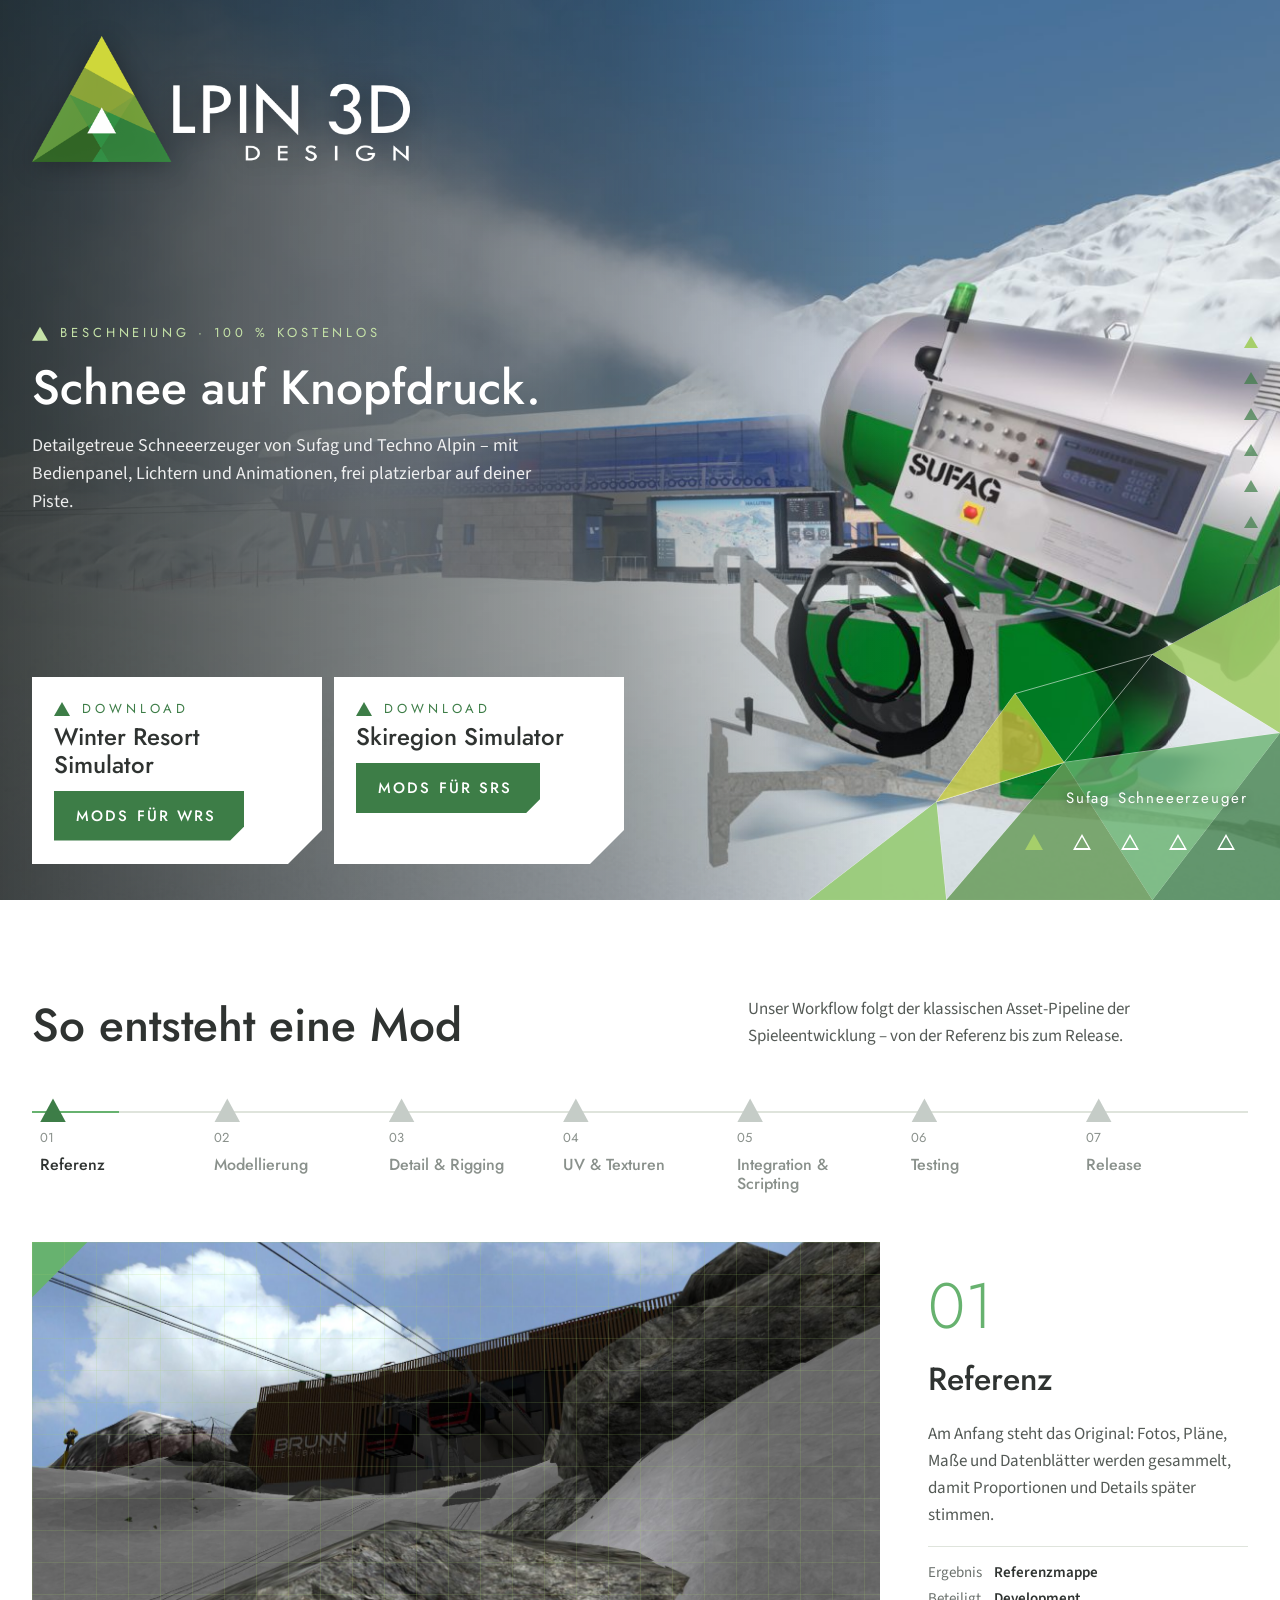
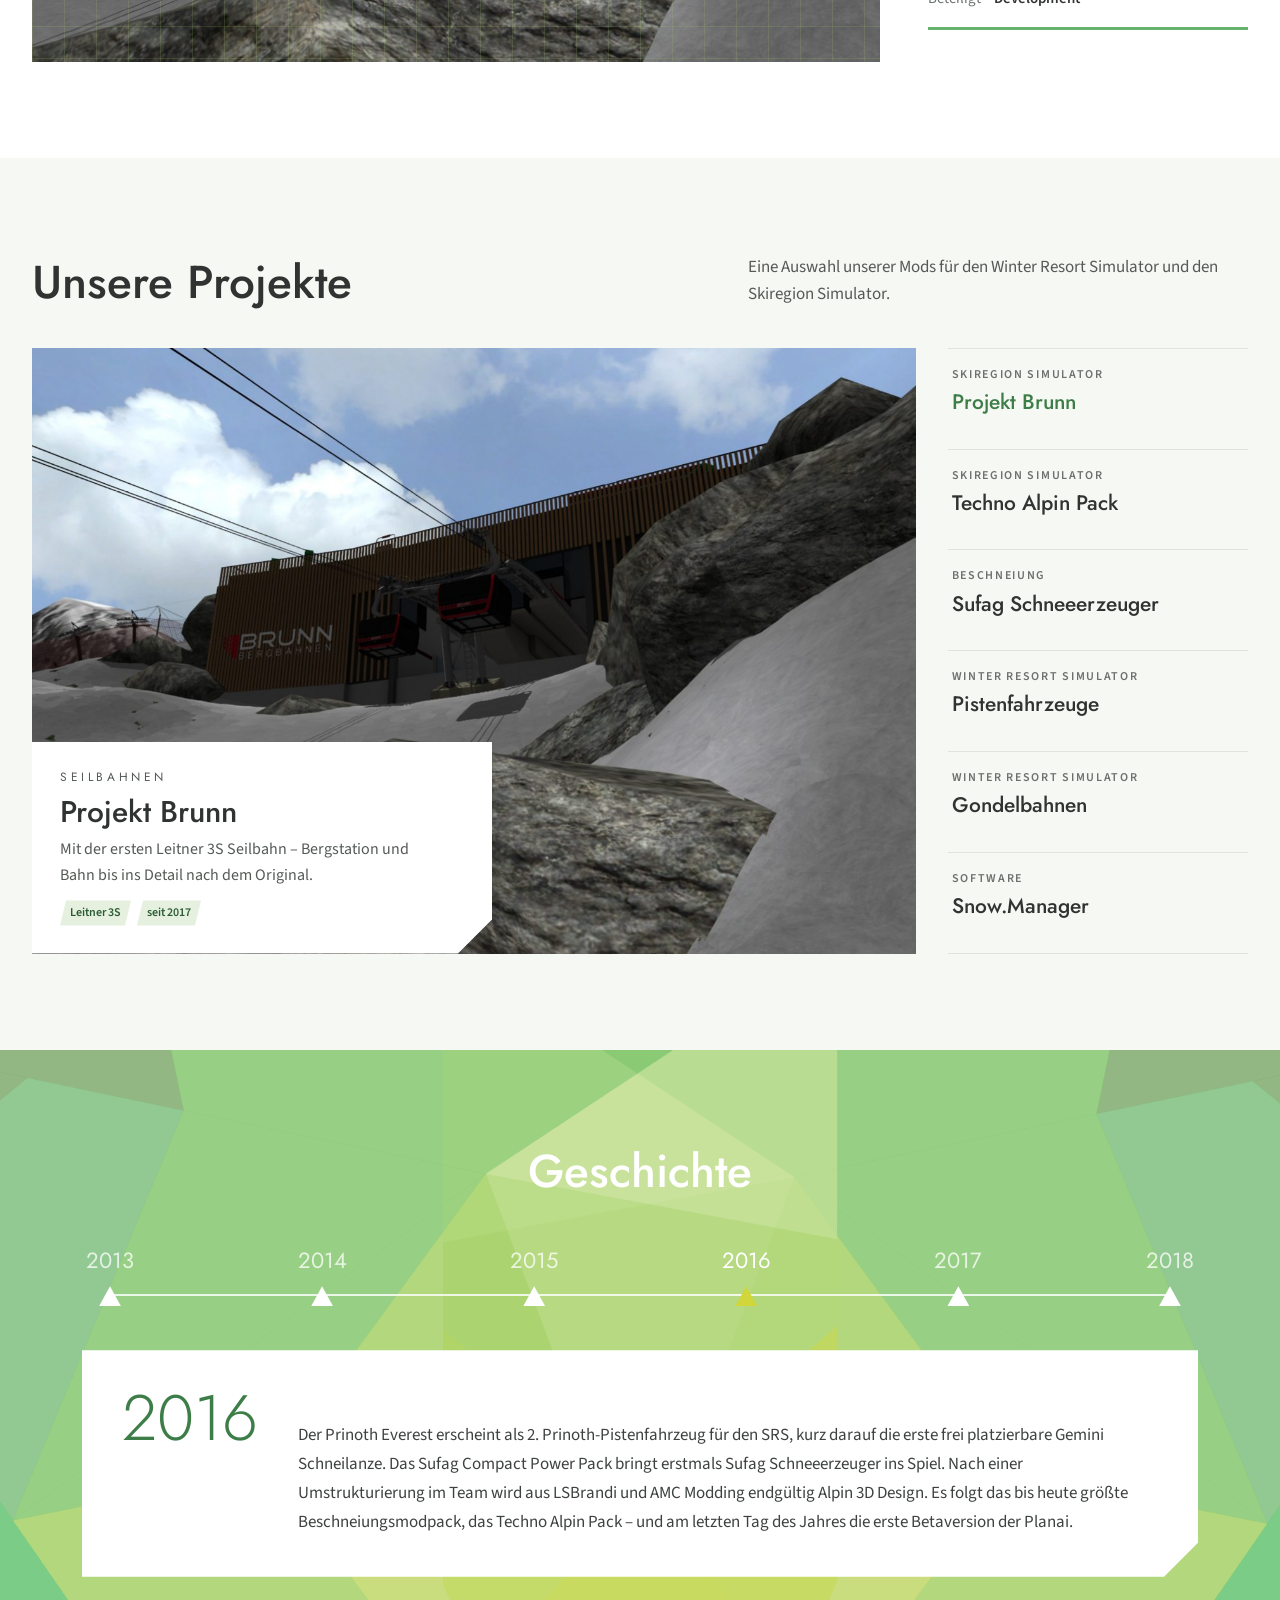
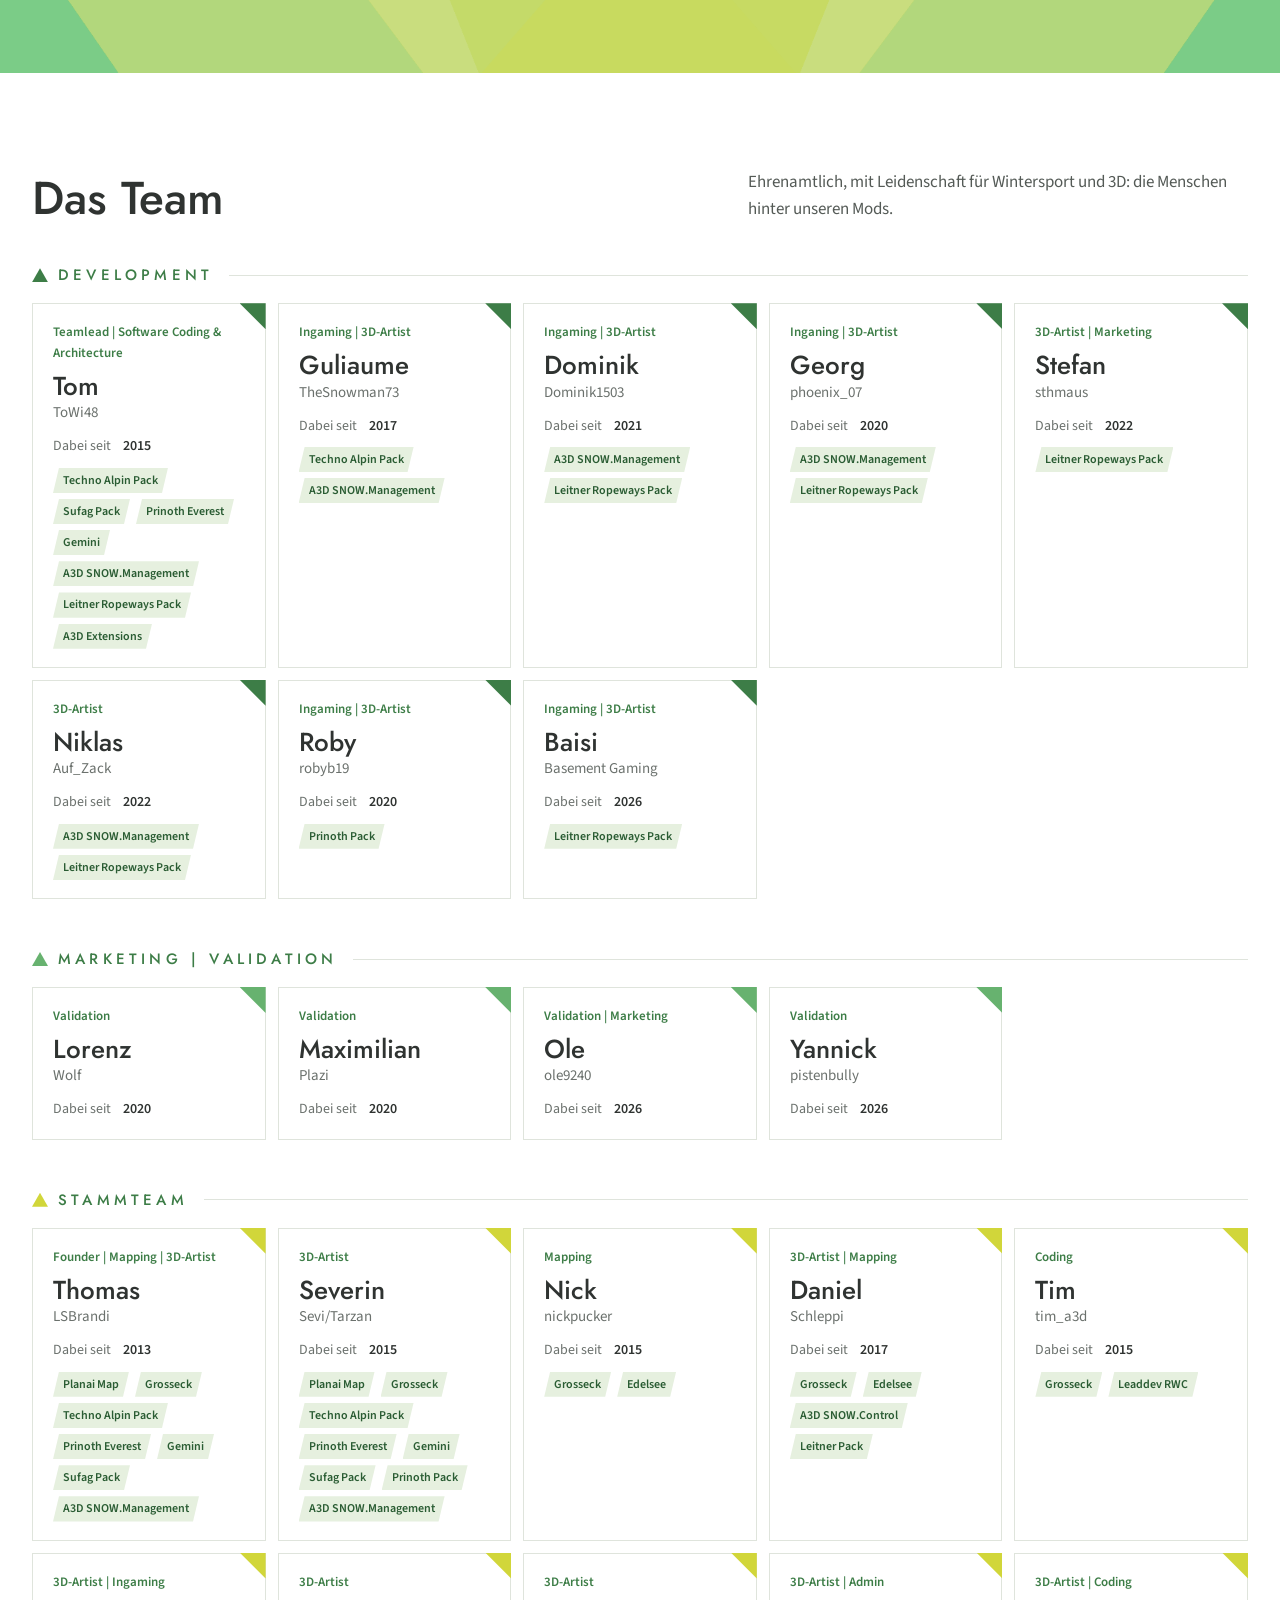
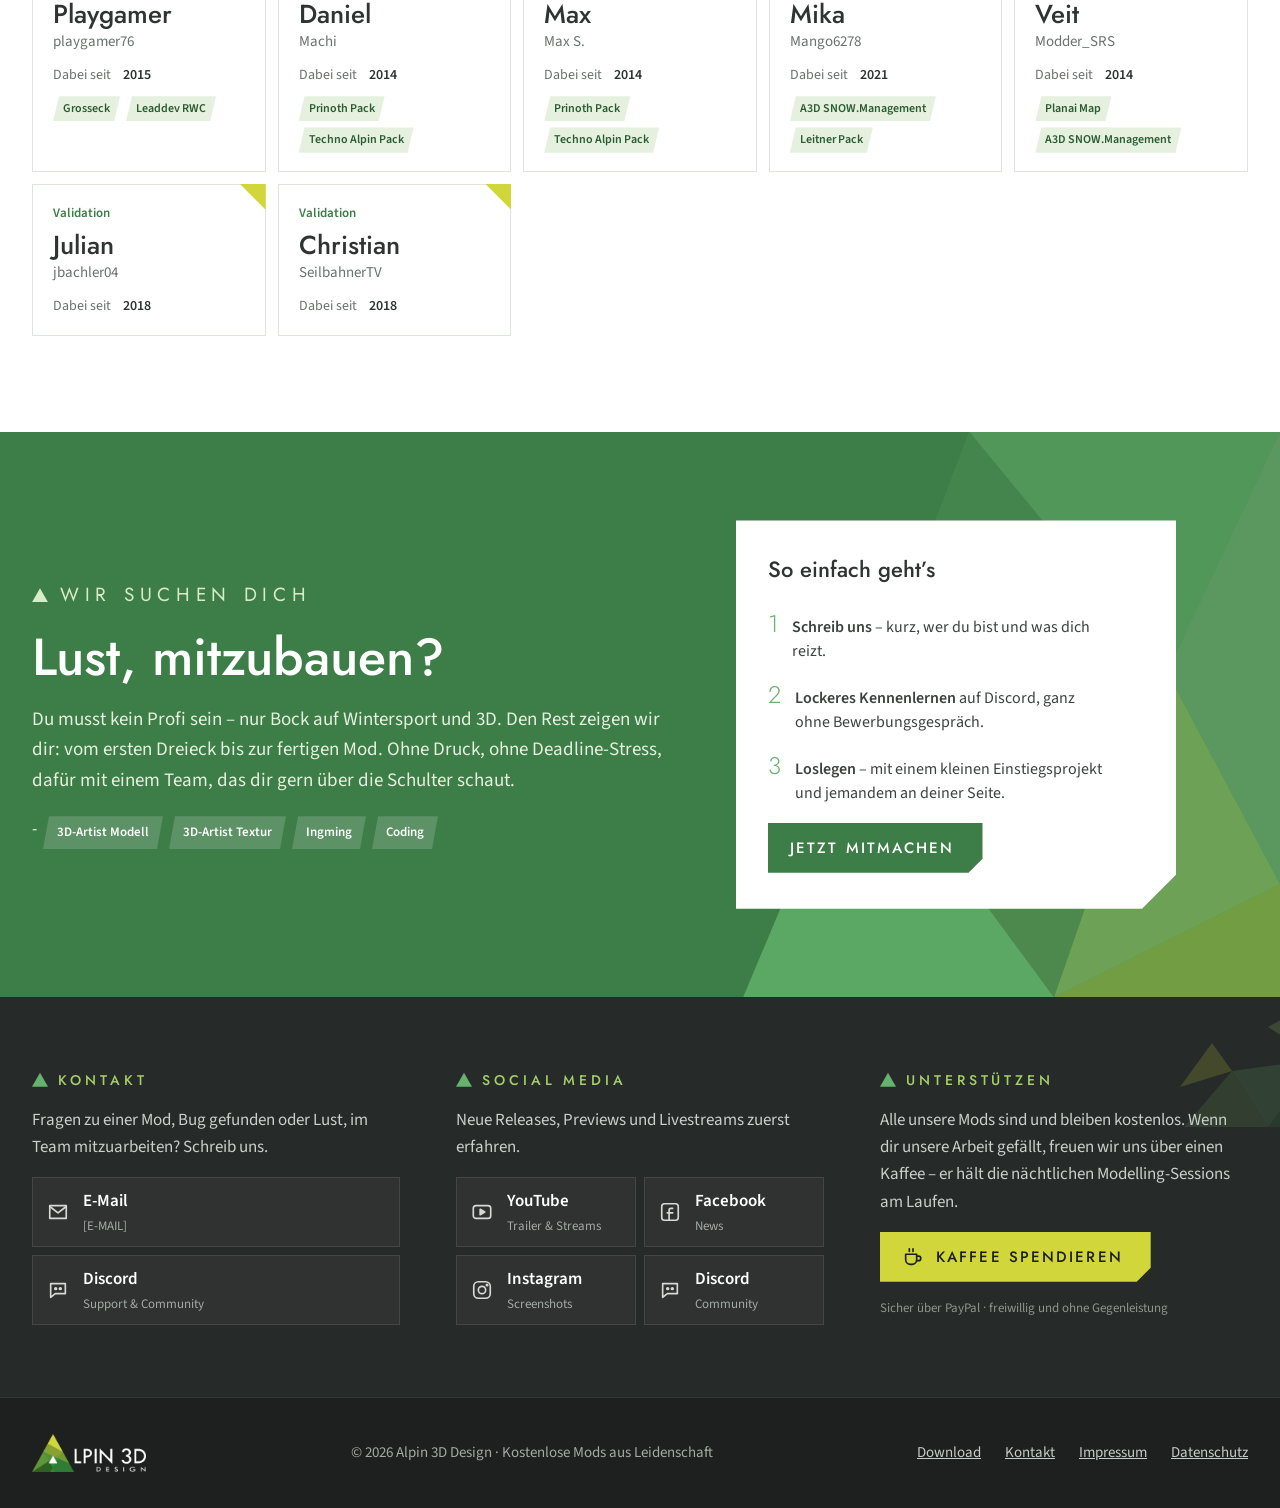
==== index.html @ cf111b13 "initial commit" ====
<!doctype html>
<html lang="de">
  <head>
    <meta charset="utf-8" />
    <meta name="viewport" content="width=device-width, initial-scale=1" />
    <title>Alpin 3D Design – Kostenlose Mods</title>
    <meta
      name="description"
      content="Alpin 3D Design: kostenlose Mods für den Winter Resort Simulator und den Skiregion Simulator – Seilbahnen, Beschneiung, Pistenfahrzeuge und Skigebiete."
    />
    <link rel="icon" href="assets/img/favicon.png" />
    <link rel="stylesheet" href="css/fonts.css" />
    <link rel="stylesheet" href="css/base.css" />
    <link rel="stylesheet" href="css/railnav.css" />
    <link rel="stylesheet" href="css/hero.css" />
    <link rel="stylesheet" href="css/workflow.css" />
    <link rel="stylesheet" href="css/projects.css" />
    <link rel="stylesheet" href="css/history.css" />
    <link rel="stylesheet" href="css/team.css" />
    <link rel="stylesheet" href="css/join.css" />
    <link rel="stylesheet" href="css/contact.css" />
    <script src="js/main.js" defer></script>
  </head>
  <body>
    <!-- =====================================================================
     TITELSEITE
     Eine Slide = ein <article class="hero__slide"> mit Bild und drei Texten.
     data-label = Beschriftung rechts unten. Intervall: data-interval (ms).
     ===================================================================== -->
    <section id="top" class="hero" data-nav="Start" data-interval="6500">
      <div class="container hero__inner">
        <a class="hero__logo" href="#top"
          ><img src="assets/img/logo.png" alt="Alpin 3D Design"
        /></a>
        <h1 class="sr-only">
          Alpin 3D Design – kostenlose Mods für den Winter Resort Simulator und
          den Skiregion Simulator
        </h1>

        <div class="hero__slides">
          <article class="hero__slide" data-label="Sufag Schneeerzeuger">
            <img
              class="focus-right hero__img"
              src="assets/img/sufag.jpg"
              alt=""
            />
            <div class="hero__copy">
              <p class="eyebrow">Beschneiung · 100 % kostenlos</p>
              <h2>Schnee auf Knopfdruck.</h2>
              <p>
                Detailgetreue Schneeerzeuger von Sufag und Techno Alpin – mit
                Bedienpanel, Lichtern und Animationen, frei platzierbar auf
                deiner Piste.
              </p>
            </div>
          </article>

          <article
            class="hero__slide"
            data-label="Gondelbahn · Winter Resort Simulator"
          >
            <img class="hero__img" src="assets/img/gondelbahn-wrs.jpg" alt="" />
            <div class="hero__copy">
              <p class="eyebrow">Seilbahnen · Winter Resort Simulator</p>
              <h2>Wintersport, Polygon für Polygon.</h2>
              <p>
                Moderne Umlaufbahnen mit Stationen, Stützen und Kabinen –
                originalgetreu nachgebaut und kostenlos für dein Skigebiet.
              </p>
            </div>
          </article>

          <article
            class="hero__slide"
            data-label="Projekt Brunn · Skiregion Simulator"
          >
            <img class="hero__img" src="assets/img/brunn.jpg" alt="" />
            <div class="hero__copy">
              <p class="eyebrow">Projekt Brunn · Skiregion Simulator</p>
              <h2>Die erste 3S-Bahn im Spiel.</h2>
              <p>
                Mit Projekt Brunn kam die erste Leitner 3S Seilbahn in den
                Skiregion Simulator – samt Bergstation nach dem Vorbild des
                Originals.
              </p>
            </div>
          </article>

          <article
            class="hero__slide"
            data-label="Techno Alpin Pack · Skiregion Simulator"
          >
            <img
              class="hero__img"
              src="assets/img/techno-alpin-t60.jpg"
              alt=""
            />
            <div class="hero__copy">
              <p class="eyebrow">Techno Alpin Pack · Skiregion Simulator</p>
              <h2>Unser größtes Beschneiungspack.</h2>
              <p>
                Das Techno Alpin Pack setzte neue Maßstäbe und brachte
                Neuerungen ins Spiel, die es so vorher nicht gab.
              </p>
            </div>
          </article>

          <article
            class="hero__slide"
            data-label="Pistenfahrzeuge · Winter Resort Simulator"
          >
            <img class="hero__img" src="assets/img/pistenfahrzeug.jpg" alt="" />
            <div class="hero__copy">
              <p class="eyebrow">Pistenfahrzeuge · Winter Resort Simulator</p>
              <h2>Perfekte Piste, jede Nacht.</h2>
              <p>
                Pistenfahrzeuge mit eigener Funktionalität – modelliert,
                gescriptet und von unseren Testern im Spiel geprüft.
              </p>
            </div>
          </article>
        </div>

        <div class="hero__bottom">
          <div id="download" class="downloads">
            <article class="download-card facet-card">
              <p class="eyebrow">Download</p>
              <h3>Winter Resort Simulator</h3>
              <a class="btn btn--green" href="https://steamcommunity.com/id/alpin3d-design/myworkshopfiles/">Mods für WRS</a>
            </article>
            <article class="download-card facet-card">
              <p class="eyebrow">Download</p>
              <h3>Skiregion Simulator</h3>
              <a class="btn btn--green" href="https://drive.google.com/drive/folders/1XLG9czihorrpy4SG9kkpmF5hon-z724I?usp=sharing">Mods für SRS</a>
            </article>
          </div>
          <div class="hero__nav">
            <p class="hero__label" aria-live="polite"></p>
            <div class="hero__dots"></div>
          </div>
        </div>
      </div>
      <img class="hero__mesh" src="assets/img/mesh.svg" alt="" />
    </section>

    <!-- =====================================================================
     WORKFLOW
     Ein Schritt = ein <article class="step">. Nummer und Leiste entstehen
     automatisch. Bild-Varianten: step__media--contain, step__media--grid
     ===================================================================== -->
    <section
      id="workflow"
      class="section workflow"
      data-nav="Workflow"
      data-interval="7000"
    >
      <div class="container">
        <header class="section-head">
          <h2>So entsteht eine Mod</h2>
          <p>
            Unser Workflow folgt der klassischen Asset-Pipeline der
            Spieleentwicklung – von der Referenz bis zum Release.
          </p>
        </header>

        <div class="workflow__stage">
          <article class="step">
            <figure class="step__media step__media--grid">
              <img
                src="assets/img/brunn.jpg"
                alt="Referenz: Bergstation Brunn"
              />
            </figure>
            <div class="step__body">
              <h3>Referenz</h3>
              <p>
                Am Anfang steht das Original: Fotos, Pläne, Maße und
                Datenblätter werden gesammelt, damit Proportionen und Details
                später stimmen.
              </p>
              <dl class="step__meta">
                <dt>Ergebnis</dt>
                <dd>Referenzmappe</dd>
                <dt>Beteiligt</dt>
                <dd>Development</dd>
              </dl>
            </div>
          </article>

          <article class="step">
            <figure class="step__media step__media--contain">
              <img
                src="assets/img/wireframe.png"
                alt="Drahtgittermodell eines Schneeerzeugers"
              />
            </figure>
            <div class="step__body">
              <h3>Modellierung</h3>
              <p>
                Aus Dreiecken entsteht das Mesh. Dabei achten wir auf ein
                sauberes Polygonbudget, damit das Modell auch in großen
                Skigebieten flüssig läuft.
              </p>
              <dl class="step__meta">
                <dt>Ergebnis</dt>
                <dd>Low-Poly-Mesh</dd>
                <dt>Beteiligt</dt>
                <dd>3D-Modellierung</dd>
              </dl>
            </div>
          </article>

          <article class="step">
            <figure class="step__media">
              <img
                src="assets/img/editor-modell.jpg"
                alt="Untexturiertes Modell im 3D-Editor"
              />
            </figure>
            <div class="step__body">
              <h3>Detail &amp; Rigging</h3>
              <p>
                Bauteile werden getrennt, Pivot-Punkte gesetzt und bewegliche
                Teile für Animationen vorbereitet – etwa Klappen, Fräsen oder
                Lüfter.
              </p>
              <dl class="step__meta">
                <dt>Ergebnis</dt>
                <dd>Animierbares Modell</dd>
                <dt>Beteiligt</dt>
                <dd>3D-Modellierung</dd>
              </dl>
            </div>
          </article>

          <article class="step">
            <figure class="step__media">
              <img
                class="focus-right"
                src="assets/img/sufag.jpg"
                alt="Texturierter Sufag Schneeerzeuger"
              />
            </figure>
            <div class="step__body">
              <h3>UV &amp; Texturen</h3>
              <p>
                Das Modell wird abgewickelt und texturiert. Dazu kommen
                LOD-Stufen und Kollisionsmodelle für Performance und Physik.
              </p>
              <dl class="step__meta">
                <dt>Ergebnis</dt>
                <dd>Texturen, LODs, Kollision</dd>
                <dt>Beteiligt</dt>
                <dd>Texturen</dd>
              </dl>
            </div>
          </article>

          <article class="step">
            <figure class="step__media">
              <img
                class="focus-left"
                src="assets/img/code.jpg"
                alt="Lua-Quellcode einer Mod"
              />
            </figure>
            <div class="step__body">
              <h3>Integration &amp; Scripting</h3>
              <p>
                Export ins Spielformat, Konfiguration und Scripts: Erst durch
                Lua-Code werden Schalter, Lichter und Beschneiung im Spiel
                bedienbar.
              </p>
              <dl class="step__meta">
                <dt>Ergebnis</dt>
                <dd>Spielbare Mod</dd>
                <dt>Beteiligt</dt>
                <dd>Scripting</dd>
              </dl>
            </div>
          </article>

          <article class="step">
            <figure class="step__media">
              <img
                class="focus-right"
                src="assets/img/pistenfahrzeug.jpg"
                alt="Pistenfahrzeug im Test"
              />
            </figure>
            <div class="step__body">
              <h3>Testing</h3>
              <p>
                Unsere Beta-Tester prüfen jede Mod im Spiel – auf Fehler,
                Performance und Bedienbarkeit. Gefundene Bugs gehen zurück ins
                Development.
              </p>
              <dl class="step__meta">
                <dt>Ergebnis</dt>
                <dd>Bugliste, Freigabe</dd>
                <dt>Beteiligt</dt>
                <dd>Testing</dd>
              </dl>
            </div>
          </article>

          <article class="step">
            <figure class="step__media">
              <img
                src="assets/img/gondelbahn-wrs.jpg"
                alt="Fertige Gondelbahn im Spiel"
              />
            </figure>
            <div class="step__body">
              <h3>Release</h3>
              <p>
                Screenshots, Trailer und Ankündigung – dann geht die Mod
                kostenlos online, für den Winter Resort Simulator oder den
                Skiregion Simulator.
              </p>
              <dl class="step__meta">
                <dt>Ergebnis</dt>
                <dd>Veröffentlichte Mod</dd>
                <dt>Beteiligt</dt>
                <dd>Marketing</dd>
              </dl>
            </div>
          </article>
        </div>
      </div>
    </section>

    <!-- =====================================================================
     PROJEKTE
     Ein Projekt = ein <article class="project">. data-sim erscheint in der
     Liste rechts, die automatisch erzeugt wird.
     ===================================================================== -->
    <section id="projekte" class="section section--paper" data-nav="Projekte">
      <div class="container">
        <header class="section-head">
          <h2>Unsere Projekte</h2>
          <p>
            Eine Auswahl unserer Mods für den Winter Resort Simulator und den
            Skiregion Simulator.
          </p>
        </header>

        <div class="projects" data-interval="6000">
          <div class="projects__stage">
            <article class="project" data-sim="Skiregion Simulator">
              <img
                class="project__img"
                src="assets/img/brunn.jpg"
                alt="Projekt Brunn"
              />
              <div class="project__card facet-card">
                <p class="eyebrow">Seilbahnen</p>
                <h3>Projekt Brunn</h3>
                <p>
                  Mit der ersten Leitner 3S Seilbahn – Bergstation und Bahn bis
                  ins Detail nach dem Original.
                </p>
                <ul class="tags">
                  <li>Leitner 3S</li>
                  <li>seit 2017</li>
                </ul>
              </div>
            </article>

            <article class="project" data-sim="Skiregion Simulator">
              <img
                class="focus-right project__img"
                src="assets/img/techno-alpin-t60.jpg"
                alt="Techno Alpin T60"
              />
              <div class="project__card facet-card">
                <p class="eyebrow">Beschneiung</p>
                <h3>Techno Alpin Pack</h3>
                <p>
                  Unser bis heute größtes und erfolgreichstes
                  Beschneiungsmodpack, entstanden aus dem ersten TF10 Pack.
                </p>
                <ul class="tags">
                  <li>T60</li>
                  <li>TF10</li>
                  <li>2016</li>
                </ul>
              </div>
            </article>

            <article class="project" data-sim="Beschneiung">
              <img
                class="focus-right project__img"
                src="assets/img/sufag.jpg"
                alt="Sufag Schneeerzeuger"
              />
              <div class="project__card facet-card">
                <p class="eyebrow">Beschneiung</p>
                <h3>Sufag Schneeerzeuger</h3>
                <p>
                  Mit dem Sufag Compact Power Pack kamen 2016 erstmals Sufag
                  Schneeerzeuger ins Spiel.
                </p>
                <ul class="tags">
                  <li>Sufag</li>
                  <li>Compact Power</li>
                </ul>
              </div>
            </article>

            <article class="project" data-sim="Winter Resort Simulator">
              <img
                class="focus-right project__img"
                src="assets/img/pistenfahrzeug.jpg"
                alt="Pistenfahrzeug"
              />
              <div class="project__card facet-card">
                <p class="eyebrow">Fahrzeuge</p>
                <h3>Pistenfahrzeuge</h3>
                <p>
                  Detailgetreue Pistenfahrzeuge mit eigener Funktionalität,
                  darunter der Prinoth Everest für den SRS.
                </p>
                <ul class="tags">
                  <li>Prinoth</li>
                  <li>Pistenpflege</li>
                </ul>
              </div>
            </article>

            <article class="project" data-sim="Winter Resort Simulator">
              <img
                class="project__img"
                src="assets/img/gondelbahn-abend.jpg"
                alt="Gondelbahn am Abend"
              />
              <div class="project__card facet-card">
                <p class="eyebrow">Seilbahnen</p>
                <h3>Gondelbahnen</h3>
                <p>
                  Moderne Umlaufbahnen mit Stationen, Stützen und Kabinen für
                  den Winter Resort Simulator.
                </p>
                <ul class="tags">
                  <li>Umlaufbahn</li>
                </ul>
              </div>
            </article>

            <article class="project" data-sim="Software">
              <img
                class="focus-left project__img"
                src="assets/img/code.jpg"
                alt="Quellcode des Snow.Manager"
              />
              <div class="project__card facet-card">
                <p class="eyebrow">Tools</p>
                <h3>Snow.Manager</h3>
                <p>
                  Unsere erste Software, die unabhängig vom SRS arbeitet und den
                  Wechsel zwischen den Saisonen enorm erleichtert.
                </p>
                <ul class="tags">
                  <li>Tool</li>
                  <li>2017</li>
                </ul>
              </div>
            </article>
          </div>
        </div>
      </div>
    </section>

    <!-- =====================================================================
     GESCHICHTE
     Ein Jahr = ein <li class="timeline__entry">. Die Jahresleiste entsteht
     automatisch. class="is-active" legt das Startjahr fest.
     ===================================================================== -->
    <section id="geschichte" class="section history" data-nav="Geschichte">
      <div class="container">
        <header class="section-head section-head--center">
          <h2>Geschichte</h2>
        </header>

        <ol class="timeline">
          <li class="timeline__entry facet-card">
            <h3>2013</h3>
            <p>
              LSBrandi und AMC Modding werden durch Thomas Brandl erstmals
              öffentlich erwähnt.
            </p>
          </li>
          <li class="timeline__entry facet-card">
            <h3>2014</h3>
            <p>
              Geburtsjahr des Projektes Planai Map. Es wird beschlossen, dass
              die Planai Map genauestens nach dem Original nachgebaut wird.
            </p>
          </li>
          <li class="timeline__entry facet-card">
            <h3>2015</h3>
            <p>
              Das erste TF10 Pack wird released und bildet damit den Grundstein
              für das zukünftige Techno Alpin Pack. Auch die erste Map von
              LSBrandi Modding, Grosseck, geht online.
            </p>
          </li>
          <li class="timeline__entry facet-card is-active">
            <h3>2016</h3>
            <p>
              Der Prinoth Everest erscheint als 2. Prinoth-Pistenfahrzeug für
              den SRS, kurz darauf die erste frei platzierbare Gemini
              Schneilanze. Das Sufag Compact Power Pack bringt erstmals Sufag
              Schneeerzeuger ins Spiel. Nach einer Umstrukturierung im Team wird
              aus LSBrandi und AMC Modding endgültig Alpin 3D Design. Es folgt
              das bis heute größte Beschneiungsmodpack, das Techno Alpin Pack –
              und am letzten Tag des Jahres die erste Betaversion der Planai.
            </p>
          </li>
          <li class="timeline__entry facet-card">
            <h3>2017</h3>
            <p>
              Das Projekt Brunn mit der ersten Leitner 3S Seilbahn wird bekannt
              gegeben. Außerdem entsteht mit dem Snow.Manager erstmals eine
              Software, die unabhängig vom SRS arbeitet und den Saisonwechsel
              enorm erleichtert.
            </p>
          </li>
          <li class="timeline__entry facet-card">
            <h3>2018</h3>
            <p>
              Mit einem Livestream wird das Jahr eingeläutet: 6 Jahre LSBrandi
              Modding &amp; Alpin 3D Design. Noch nie liefen so viele Projekte
              gleichzeitig – seitdem kann die Community unsere Roadmap auf der
              Homepage verfolgen.
            </p>
          </li>
        </ol>
      </div>
    </section>

    <!-- =====================================================================
     TEAM
     Eine Person = ein <article class="member">. Karten brechen automatisch um.
     Gruppenfarbe: team-group--dev | --marketing | --testing | --core
     ===================================================================== -->
    <section id="team" class="section" data-nav="Team">
      <div class="container">
        <header class="section-head">
          <h2>Das Team</h2>
          <p>
            Ehrenamtlich, mit Leidenschaft für Wintersport und 3D: die Menschen
            hinter unseren Mods.
          </p>
        </header>

        <div class="team">
          <section class="team-group team-group--dev">
            <h3>Development</h3>
            <div class="members">
              <article class="member">
                <p class="member__role">Teamlead | Software Coding & Architecture</p>
                <h4>Tom</h4>
                <p class="member__nick">ToWi48</p>
                <dl>
                  <dt>Dabei seit</dt>
                  <dd>2015</dd>
                </dl>
                <ul class="tags">
                  <li>Techno Alpin Pack</li>
                  <li>Sufag Pack</li>
                  <li>Prinoth Everest</li>
                  <li>Gemini</li>
                  <li>A3D SNOW.Management</li>
                  <li>Leitner Ropeways Pack</li>
                  <li>A3D Extensions</li>
                </ul>
              </article>
              <article class="member">
                <p class="member__role">Ingaming | 3D-Artist</p>
                <h4>Guliaume</h4>
                <p class="member__nick">TheSnowman73</p>
                <dl>
                  <dt>Dabei seit</dt>
                  <dd>2017</dd>
                </dl>
                <ul class="tags">
                  <li>Techno Alpin Pack</li>
                  <li>A3D SNOW.Management</li>
                </ul>
              </article>
              <article class="member">
                <p class="member__role">Ingaming | 3D-Artist</p>
                <h4>Dominik</h4>
                <p class="member__nick">Dominik1503</p>
                <dl>
                  <dt>Dabei seit</dt>
                  <dd>2021</dd>
                </dl>
                <ul class="tags">
                  <li>A3D SNOW.Management</li>
                  <li>Leitner Ropeways Pack</li>
                </ul>
              </article>
              <article class="member">
                <p class="member__role">Inganing | 3D-Artist</p>
                <h4>Georg</h4>
                <p class="member__nick">phoenix_07</p>
                <dl>
                  <dt>Dabei seit</dt>
                  <dd>2020</dd>
                </dl>
                <ul class="tags">
                  <li>A3D SNOW.Management</li>
                  <li>Leitner Ropeways Pack</li>
                </ul>
              </article>
              <article class="member">
                <p class="member__role">3D-Artist | Marketing</p>
                <h4>Stefan</h4>
                <p class="member__nick">sthmaus</p>
                <dl>
                  <dt>Dabei seit</dt>
                  <dd>2022</dd>
                </dl>
                <ul class="tags">
                  <li>Leitner Ropeways Pack</li>
                </ul>
              </article>
              <article class="member">
                <p class="member__role">3D-Artist</p>
                <h4>Niklas</h4>
                <p class="member__nick">Auf_Zack</p>
                <dl>
                  <dt>Dabei seit</dt>
                  <dd>2022</dd>
                </dl>
                <ul class="tags">
                  <li>A3D SNOW.Management</li>
                  <li>Leitner Ropeways Pack</li>
                </ul>
              </article>
              <article class="member">
                <p class="member__role">Ingaming | 3D-Artist</p>
                <h4>Roby</h4>
                <p class="member__nick">robyb19</p>
                <dl>
                  <dt>Dabei seit</dt>
                  <dd>2020</dd>
                </dl>
                <ul class="tags">
                  <li>Prinoth Pack</li>
                </ul>
              </article>
              <article class="member">
                <p class="member__role">Ingaming | 3D-Artist</p>
                <h4>Baisi</h4>
                <p class="member__nick">Basement Gaming</p>
                <dl>
                  <dt>Dabei seit</dt>
                  <dd>2026</dd>
                </dl>
                <ul class="tags">
                  <li>Leitner Ropeways Pack</li>
                </ul>
              </article>
            </div>
          </section>

          <section class="team-group team-group--marketing">
            <h3>Marketing | Validation</h3>
            <div class="members">
              <article class="member">
                <p class="member__role">Validation</p>
                <h4>Lorenz</h4>
                <p class="member__nick">Wolf</p>
                <dl>
                  <dt>Dabei seit</dt>
                  <dd>2020</dd>
                </dl>
              </article>
              <article class="member">
                <p class="member__role">Validation</p>
                <h4>Maximilian</h4>
                <p class="member__nick">Plazi</p>
                <dl>
                  <dt>Dabei seit</dt>
                  <dd>2020</dd>
                </dl>
              </article>
              <article class="member">
                <p class="member__role">Validation | Marketing</p>
                <h4>Ole</h4>
                <p class="member__nick">ole9240</p>
                <dl>
                  <dt>Dabei seit</dt>
                  <dd>2026</dd>
                </dl>
              </article>
              <article class="member">
                <p class="member__role">Validation</p>
                <h4>Yannick</h4>
                <p class="member__nick">pistenbully</p>
                <dl>
                  <dt>Dabei seit</dt>
                  <dd>2026</dd>
                </dl>
              </article>
            </div>
          </section>

          <section class="team-group team-group--core">
            <h3>Stammteam</h3>
            <div class="members">
              <article class="member">
                <p class="member__role">Founder | Mapping | 3D-Artist</p>
                <h4>Thomas</h4>
                <p class="member__nick">LSBrandi</p>
                <dl>
                  <dt>Dabei seit</dt>
                  <dd>2013</dd>
                </dl>
                <ul class="tags">
                  <li>Planai Map</li>
                  <li>Grosseck</li>
                  <li>Techno Alpin Pack</li>
                  <li>Prinoth Everest</li>
                  <li>Gemini</li>
                  <li>Sufag Pack</li>
                  <li>A3D SNOW.Management</li>
                </ul>
              </article>
              <article class="member">
                <p class="member__role">3D-Artist</p>
                <h4>Severin</h4>
                <p class="member__nick">Sevi/Tarzan</p>
                <dl>
                  <dt>Dabei seit</dt>
                  <dd>2015</dd>
                </dl>
                <ul class="tags">
                  <li>Planai Map</li>
                  <li>Grosseck</li>
                  <li>Techno Alpin Pack</li>
                  <li>Prinoth Everest</li>
                  <li>Gemini</li>
                  <li>Sufag Pack</li>
                  <li>Prinoth Pack</li>
                  <li>A3D SNOW.Management</li>
                </ul>
              </article>
              <article class="member">
                <p class="member__role">Mapping</p>
                <h4>Nick</h4>
                <p class="member__nick">nickpucker</p>
                <dl>
                  <dt>Dabei seit</dt>
                  <dd>2015</dd>
                </dl>
                <ul class="tags">
                  <li>Grosseck</li>
                  <li>Edelsee</li>
                </ul>
              </article>
              <article class="member">
                <p class="member__role">3D-Artist | Mapping</p>
                <h4>Daniel</h4>
                <p class="member__nick">Schleppi</p>
                <dl>
                  <dt>Dabei seit</dt>
                  <dd>2017</dd>
                </dl>
                <ul class="tags">
                  <li>Grosseck</li>
                  <li>Edelsee</li>
                  <li>A3D SNOW.Control</li>
                  <li>Leitner Pack</li>
                </ul>
              </article>
              <article class="member">
                <p class="member__role">Coding</p>
                <h4>Tim</h4>
                <p class="member__nick">tim_a3d</p>
                <dl>
                  <dt>Dabei seit</dt>
                  <dd>2015</dd>
                </dl>
                <ul class="tags">
                  <li>Grosseck</li>
                  <li>Leaddev RWC</li>
                </ul>
              </article>
              <article class="member">
                <p class="member__role">3D-Artist | Ingaming</p>
                <h4>Playgamer</h4>
                <p class="member__nick">playgamer76</p>
                <dl>
                  <dt>Dabei seit</dt>
                  <dd>2015</dd>
                </dl>
                <ul class="tags">
                  <li>Grosseck</li>
                  <li>Leaddev RWC</li>
                </ul>
              </article>
              <article class="member">
                <p class="member__role">3D-Artist</p>
                <h4>Daniel</h4>
                <p class="member__nick">Machi</p>
                <dl>
                  <dt>Dabei seit</dt>
                  <dd>2014</dd>
                </dl>
                <ul class="tags">
                  <li>Prinoth Pack</li>
                  <li>Techno Alpin Pack</li>
                </ul>
              </article>
              <article class="member">
                <p class="member__role">3D-Artist</p>
                <h4>Max</h4>
                <p class="member__nick">Max S.</p>
                <dl>
                  <dt>Dabei seit</dt>
                  <dd>2014</dd>
                </dl>
                <ul class="tags">
                  <li>Prinoth Pack</li>
                  <li>Techno Alpin Pack</li>
                </ul>
              </article>
              <article class="member">
                <p class="member__role">3D-Artist | Admin</p>
                <h4>Mika</h4>
                <p class="member__nick">Mango6278</p>
                <dl>
                  <dt>Dabei seit</dt>
                  <dd>2021</dd>
                </dl>
                <ul class="tags">
                  <li>A3D SNOW.Management</li>
                  <li>Leitner Pack</li>
                </ul>
              </article>
              <article class="member">
                <p class="member__role">3D-Artist | Coding</p>
                <h4>Veit</h4>
                <p class="member__nick">Modder_SRS</p>
                <dl>
                  <dt>Dabei seit</dt>
                  <dd>2014</dd>
                </dl>
                <ul class="tags">
                  <li>Planai Map</li>
                  <li>A3D SNOW.Management</li>
                </ul>
              </article>
              <article class="member">
                <p class="member__role">Validation</p>
                <h4>Julian</h4>
                <p class="member__nick">jbachler04</p>
                <dl>
                  <dt>Dabei seit</dt>
                  <dd>2018</dd>
                </dl>
              </article>
              <article class="member">
                <p class="member__role">Validation</p>
                <h4>Christian</h4>
                <p class="member__nick">SeilbahnerTV</p>
                <dl>
                  <dt>Dabei seit</dt>
                  <dd>2018</dd>
                </dl>
              </article>
            </div>
          </section>
        </div>
      </div>
    </section>

    <!-- =====================================================================
     MITMACHEN
     ===================================================================== -->
    <section id="mitmachen" class="join" data-nav="Mitmachen">
      <div class="container">
        <div class="join__copy">
          <p class="eyebrow">Wir suchen dich</p>
          <h2>Lust, mitzubauen?</h2>
          <p>
            Du musst kein Profi sein – nur Bock auf Wintersport und 3D. Den Rest
            zeigen wir dir: vom ersten Dreieck bis zur fertigen Mod. Ohne Druck,
            ohne Deadline-Stress, dafür mit einem Team, das dir gern über die
            Schulter schaut.
          </p>
          <ul class="tags">-
            <li>3D-Artist Modell</li>
            <li>3D-Artist Textur</li>
            <li>Ingming</li>
            <li>Coding</li>
          </ul>
        </div>
        <div class="join__card facet-card">
          <h3>So einfach geht’s</h3>
          <ol>
            <li>
              <span
                ><strong>Schreib uns</strong> – kurz, wer du bist und was dich
                reizt.</span
              >
            </li>
            <li>
              <span
                ><strong>Lockeres Kennenlernen</strong> auf Discord, ganz ohne
                Bewerbungsgespräch.</span
              >
            </li>
            <li>
              <span
                ><strong>Loslegen</strong> – mit einem kleinen Einstiegsprojekt
                und jemandem an deiner Seite.</span
              >
            </li>
          </ol>
          <a class="btn btn--green" href="#kontakt">Jetzt mitmachen</a>
        </div>
      </div>
    </section>

    <!-- =====================================================================
     KONTAKT, SOCIAL MEDIA, UNTERSTÜTZEN
     Icons über Klassen: icon-mail, icon-discord, icon-youtube, icon-facebook, icon-instagram
     ===================================================================== -->
    <section id="kontakt" class="contact" data-nav="Kontakt">
      <div class="container">
        <div class="contact__col">
          <h2>Kontakt</h2>
          <p>
            Fragen zu einer Mod, Bug gefunden oder Lust, im Team mitzuarbeiten?
            Schreib uns.
          </p>
          <ul class="links">
            <li>
              <a class="icon-mail" href="mailto:[E-MAIL]"
                ><span><strong>E-Mail</strong><small>[E-MAIL]</small></span></a
              >
            </li>
            <li>
              <a class="icon-discord" href="#"
                ><span
                  ><strong>Discord</strong
                  ><small>Support &amp; Community</small></span
                ></a
              >
            </li>
          </ul>
        </div>

        <div class="contact__col">
          <h2>Social Media</h2>
          <p>Neue Releases, Previews und Livestreams zuerst erfahren.</p>
          <ul class="links links--grid">
            <li>
              <a class="icon-youtube" href="#"
                ><span
                  ><strong>YouTube</strong
                  ><small>Trailer &amp; Streams</small></span
                ></a
              >
            </li>
            <li>
              <a class="icon-facebook" href="#"
                ><span><strong>Facebook</strong><small>News</small></span></a
              >
            </li>
            <li>
              <a class="icon-instagram" href="#"
                ><span
                  ><strong>Instagram</strong><small>Screenshots</small></span
                ></a
              >
            </li>
            <li>
              <a class="icon-discord" href="#"
                ><span
                  ><strong>Discord</strong><small>Community</small></span
                ></a
              >
            </li>
          </ul>
        </div>

        <div class="contact__col">
          <h2>Unterstützen</h2>
          <p>
            Alle unsere Mods sind und bleiben kostenlos. Wenn dir unsere Arbeit
            gefällt, freuen wir uns über einen Kaffee – er hält die nächtlichen
            Modelling-Sessions am Laufen.
          </p>
          <a
            class="btn btn--lime btn--coffee"
            href="#"
            target="_blank"
            rel="noopener"
            >Kaffee spendieren</a
          >
          <p class="contact__note">
            Sicher über PayPal · freiwillig und ohne Gegenleistung
          </p>
        </div>
      </div>
    </section>

    <footer class="site-footer">
      <div class="container">
        <img src="assets/img/logo.png" alt="Alpin 3D Design" />
        <p>© 2026 Alpin 3D Design · Kostenlose Mods aus Leidenschaft</p>
        <nav aria-label="Fußzeile">
          <a href="#download">Download</a>
          <a href="#kontakt">Kontakt</a>
          <a href="impressum.html">Impressum</a>
          <a href="datenschutz.html">Datenschutz</a>
        </nav>
      </div>
    </footer>
  </body>
</html>
---- css/fonts.css ----
/* Schriften – lokal eingebunden, keine Verbindung zu Google */
@font-face {
  font-family: "Jost";
  font-style: normal;
  font-weight: 300;
  font-display: swap;
  src: url("../assets/fonts/jost-latin-300-normal.woff2") format("woff2");
}
@font-face {
  font-family: "Jost";
  font-style: normal;
  font-weight: 400;
  font-display: swap;
  src: url("../assets/fonts/jost-latin-400-normal.woff2") format("woff2");
}
@font-face {
  font-family: "Jost";
  font-style: normal;
  font-weight: 500;
  font-display: swap;
  src: url("../assets/fonts/jost-latin-500-normal.woff2") format("woff2");
}
@font-face {
  font-family: "Jost";
  font-style: normal;
  font-weight: 600;
  font-display: swap;
  src: url("../assets/fonts/jost-latin-600-normal.woff2") format("woff2");
}
@font-face {
  font-family: "Source Sans 3";
  font-style: normal;
  font-weight: 400;
  font-display: swap;
  src: url("../assets/fonts/source-sans-3-latin-400-normal.woff2")
    format("woff2");
}
@font-face {
  font-family: "Source Sans 3";
  font-style: normal;
  font-weight: 600;
  font-display: swap;
  src: url("../assets/fonts/source-sans-3-latin-600-normal.woff2")
    format("woff2");
}
---- css/base.css ----
/* ==========================================================================
   Basis: Farben, Typografie, Layout-Helfer, Buttons, Tags, Animationen
   ========================================================================== */

:root {
  --green-900: #2a5c33;
  --green-700: #3d7d47;
  --green-600: #4f9158;
  --green-500: #67b26f;
  --green-400: #8bc68a;
  --green-300: #a6cf6a;
  --green-100: #e6f0df;
  --lime: #d1d63a;
  --ink: #2f3331;
  --ink-soft: #545a56;
  --muted: #6b716d;
  --line: #dfe4dc;
  --paper: #f6f8f3;
  --dark: #1d201e;
  --dark-2: #262a28;
  --white: #ffffff;

  --font-head: "Jost", system-ui, sans-serif;
  --font-body: "Source Sans 3", system-ui, sans-serif;

  --container: 1280px;
  --gutter: 32px;
  --cut: 16px; /* abgeschrägte Ecke = Mesh-Facette */
  --ease-out: cubic-bezier(0.2, 0.7, 0.2, 1);
}

*,
*::before,
*::after {
  box-sizing: border-box;
}

html {
  scroll-behavior: smooth;
}

body {
  margin: 0;
  font-family: var(--font-body);
  font-size: 17px;
  line-height: 1.6;
  color: var(--ink);
  background: var(--white);
}

img {
  display: block;
  max-width: 100%;
}
h1,
h2,
h3,
h4,
p,
ul,
ol,
dl,
figure {
  margin: 0;
}
a {
  color: var(--green-700);
}
a:hover {
  color: var(--green-900);
}

.container {
  max-width: var(--container);
  margin-inline: auto;
  padding-inline: var(--gutter);
}

.sr-only {
  position: absolute;
  width: 1px;
  height: 1px;
  padding: 0;
  margin: -1px;
  overflow: hidden;
  clip: rect(0, 0, 0, 0);
  white-space: nowrap;
  border: 0;
}

/* ---------- Abschnitte ---------- */
.section {
  padding-block: 96px;
}
.section--paper {
  background: var(--paper);
}

.section-head {
  display: flex;
  flex-wrap: wrap;
  align-items: flex-end;
  justify-content: space-between;
  gap: 16px 64px;
  margin-bottom: 40px;
}
.section-head h2 {
  font-family: var(--font-head);
  font-weight: 500;
  font-size: 46px;
  line-height: 1.1;
}
.section-head p {
  max-width: 500px;
  color: var(--ink-soft);
}
.section-head--center {
  flex-direction: column;
  align-items: center;
  text-align: center;
}

/* Kleine Zeile mit Dreieck über Überschriften */
.eyebrow {
  display: flex;
  align-items: center;
  gap: 12px;
  font-family: var(--font-head);
  font-size: 13px;
  letter-spacing: 0.3em;
  text-transform: uppercase;
  color: var(--green-700);
}
.eyebrow::before {
  content: "";
  flex: 0 0 16px;
  height: 14px;
  background: currentColor;
  clip-path: polygon(50% 0, 100% 100%, 0 100%);
}

/* ---------- Buttons ---------- */
.btn {
  display: inline-flex;
  align-items: center;
  gap: 12px;
  min-height: 50px;
  padding: 0 28px 0 22px;
  border: 0;
  cursor: pointer;
  font-family: var(--font-head);
  font-weight: 500;
  font-size: 15px;
  letter-spacing: 0.14em;
  text-transform: uppercase;
  text-decoration: none;
  clip-path: polygon(
    0 0,
    100% 0,
    100% calc(100% - 14px),
    calc(100% - 14px) 100%,
    0 100%
  );
  transition:
    background 0.2s,
    padding 0.2s;
}
.btn:hover {
  padding-right: 36px;
}
.btn--green {
  background: var(--green-700);
  color: var(--white);
}
.btn--green:hover {
  background: #2f6638;
  color: var(--white);
}
.btn--white {
  background: var(--white);
  color: var(--ink);
}
.btn--white:hover {
  background: #e7f1df;
  color: var(--ink);
}
.btn--lime {
  background: var(--lime);
  color: var(--dark);
}
.btn--lime:hover {
  background: #e0e46a;
  color: var(--dark);
}

/* ---------- Tags (Projekt-Labels) ---------- */
.tags {
  display: flex;
  flex-wrap: wrap;
  gap: 6px;
  padding: 0;
  list-style: none;
}
.tags li {
  padding: 3px 10px;
  font-size: 12px;
  font-weight: 600;
  color: var(--green-900);
  background: var(--green-100);
  clip-path: polygon(6px 0, 100% 0, calc(100% - 6px) 100%, 0 100%);
}

/* Weiße Karte mit abgeschrägter Ecke */
.facet-card {
  background: var(--white);
  clip-path: polygon(
    0 0,
    100% 0,
    100% calc(100% - 34px),
    calc(100% - 34px) 100%,
    0 100%
  );
}

/* ---------- Einblenden beim Scrollen (Chrome/Edge) ---------- */
@supports (animation-timeline: view()) {
  .section-head,
  .member,
  .download-card,
  .join__copy,
  .join__card,
  .contact__col,
  .workflow__stage,
  .projects,
  .timeline {
    animation: rise linear both;
    animation-timeline: view();
    animation-range: entry 0% cover 22%;
  }
}
@keyframes rise {
  from {
    opacity: 0;
    transform: translateY(40px);
  }
  to {
    opacity: 1;
    transform: none;
  }
}

@media (max-width: 820px) {
  :root {
    --gutter: 20px;
  }
  .section {
    padding-block: 72px;
  }
  .section-head h2 {
    font-size: 34px;
  }
}

@media (prefers-reduced-motion: reduce) {
  *,
  *::before,
  *::after {
    animation: none !important;
    transition: none !important;
  }
  html {
    scroll-behavior: auto;
  }
}

/* Bildausschnitt für Fotos: Motiv rechts bzw. links halten */
.focus-right {
  object-position: 68% center;
}
.focus-left {
  object-position: left center;
}
---- css/railnav.css ----
/* ==========================================================================
   Seitennavigation rechts (wird per JS aus section[data-nav] erzeugt)
   ========================================================================== */
.railnav {
  position: fixed;
  right: 22px;
  top: 50%;
  transform: translateY(-50%);
  z-index: 20;
  display: flex;
  flex-direction: column;
  align-items: flex-end;
  gap: 2px;
}
.railnav a {
  display: flex;
  align-items: center;
  justify-content: flex-end;
  gap: 12px;
  min-height: 34px;
  min-width: 44px;
  text-decoration: none;
}
.railnav a::after {
  content: "";
  width: 14px;
  height: 12px;
  flex: 0 0 14px;
  background: var(--green-700);
  clip-path: polygon(50% 0, 100% 100%, 0 100%);
  opacity: 0.7;
  filter: drop-shadow(0 0 1px rgba(255, 255, 255, 0.95));
  transition:
    opacity 0.2s,
    background 0.2s;
}
.railnav a:hover::after,
.railnav a.is-active::after {
  opacity: 1;
  background: var(--green-300);
}
.railnav span {
  padding: 5px 12px;
  font-family: var(--font-head);
  font-size: 13px;
  letter-spacing: 0.16em;
  text-transform: uppercase;
  color: var(--white);
  background: var(--green-700);
  clip-path: polygon(0 0, 100% 0, calc(100% - 8px) 100%, 0 100%);
  opacity: 0;
  transform: translateX(8px);
  transition:
    opacity 0.2s,
    transform 0.2s;
}
.railnav a:hover span,
.railnav a:focus-visible span {
  opacity: 1;
  transform: none;
}

@media (max-width: 820px) {
  .railnav {
    display: none;
  }
}
---- css/hero.css ----
/* ==========================================================================
   Titelseite: Slider, Logo, Texte je Slide, Download-Karten
   ========================================================================== */
.hero {
  position: relative;
  overflow: hidden;
  min-height: 100vh;
  background: var(--dark);
  color: var(--white);
}
/* Abdunklung links für lesbare Texte */
.hero::before {
  content: "";
  position: absolute;
  inset: 0;
  z-index: 1;
  pointer-events: none;
  background: linear-gradient(
    90deg,
    rgba(20, 24, 22, 0.78) 0%,
    rgba(20, 24, 22, 0.35) 48%,
    rgba(20, 24, 22, 0) 70%
  );
}

.hero__inner {
  min-height: 100vh;
  padding-block: clamp(20px, 4vh, 40px);
  display: flex;
  flex-direction: column;
  gap: clamp(16px, 3vh, 32px);
}
.hero__logo,
.hero__bottom {
  position: relative;
  z-index: 2;
}

.hero__logo {
  align-self: flex-start;
}
.hero__logo img {
  height: clamp(72px, 14vh, 136px);
  width: auto;
  filter: drop-shadow(0 3px 12px rgba(0, 0, 0, 0.35));
  animation: logo-in 1.2s var(--ease-out) both;
}
@keyframes logo-in {
  from {
    opacity: 0;
    transform: translate3d(0, -14px, 0) scale(0.94);
  }
  to {
    opacity: 1;
    transform: none;
  }
}

/* Slides: alle liegen übereinander, die aktive ist sichtbar */
/* Kein z-index hier: sonst lägen die Bilder über Abdunklung und Mesh */
.hero__slides {
  flex: 1 1 auto;
  display: grid;
  align-items: center;
}
.hero__slide {
  grid-area: 1 / 1;
}

.hero__img {
  position: absolute;
  inset: -4%;
  z-index: 0;
  width: 108%;
  height: 108%;
  max-width: none;
  object-fit: cover;
  opacity: 0;
  transition: opacity 1.2s ease;
  will-change: opacity, transform;
  backface-visibility: hidden;
}
.hero__slide.is-active .hero__img {
  opacity: 1;
  animation: kenburns 30s cubic-bezier(0.45, 0.05, 0.55, 0.95) infinite
    alternate;
}
@keyframes kenburns {
  from {
    transform: translate3d(0, 0, 0) scale(1);
  }
  to {
    transform: translate3d(-1.5%, -1%, 0) scale(1.08);
  }
}

.hero__copy {
  position: relative;
  z-index: 2;
  max-width: 620px;
  display: flex;
  flex-direction: column;
  gap: clamp(10px, 2vh, 18px);
  opacity: 0;
  transform: translate3d(0, 14px, 0);
  transition:
    opacity 0.9s ease,
    transform 0.9s var(--ease-out);
}
.hero__slide.is-active .hero__copy {
  opacity: 1;
  transform: none;
}
.hero__copy .eyebrow {
  color: #c6e3a8;
}
.hero__copy h2 {
  font-family: var(--font-head);
  font-weight: 500;
  font-size: clamp(30px, 5.4vh, 48px);
  line-height: 1.08;
}
.hero__copy p:last-child {
  max-width: 520px;
  font-size: clamp(15px, 2.1vh, 18px);
  line-height: 1.55;
  color: rgba(255, 255, 255, 0.9);
}

/* Ohne JS: nur erste Slide zeigen */
html:not(.js) .hero__slide:first-child .hero__img,
html:not(.js) .hero__slide:first-child .hero__copy {
  opacity: 1;
  transform: none;
}

/* Animiertes Mesh rechts unten */
.hero__mesh {
  position: absolute;
  right: 0;
  bottom: 0;
  z-index: 1;
  width: min(46vw, 640px);
  height: auto;
  pointer-events: none;
}

/* Unterer Bereich: Downloads + Slide-Auswahl */
.hero__bottom {
  display: flex;
  flex-wrap: wrap;
  align-items: flex-end;
  justify-content: space-between;
  gap: 24px;
}

.downloads {
  display: flex;
  flex-wrap: wrap;
  gap: 12px;
}
.download-card {
  width: 290px;
  padding: clamp(14px, 2.4vh, 22px) 52px clamp(16px, 2.6vh, 24px) 22px;
  display: flex;
  flex-direction: column;
  gap: 4px;
  color: var(--ink);
  transition: transform 0.25s;
}
.download-card:hover {
  transform: translateY(-4px);
}
.download-card h3 {
  font-family: var(--font-head);
  font-weight: 500;
  font-size: 24px;
  line-height: 1.15;
}
.download-card .btn {
  margin-top: 8px;
  align-self: flex-start;
}

.hero__nav {
  display: flex;
  flex-direction: column;
  align-items: flex-end;
  gap: 10px;
}
.hero__label {
  font-family: var(--font-head);
  font-size: 15px;
  letter-spacing: 0.12em;
  text-shadow: 0 1px 8px rgba(0, 0, 0, 0.5);
}
.hero__dots {
  display: flex;
  gap: 4px;
}
.hero__dots button {
  width: 44px;
  height: 44px;
  padding: 0;
  border: 0;
  background: transparent;
  cursor: pointer;
  display: flex;
  align-items: center;
  justify-content: center;
}
.hero__dots button::before {
  content: "";
  width: 18px;
  height: 16px;
  background: var(--white);
  clip-path: polygon(
    50% 0,
    100% 100%,
    0 100%,
    50% 0,
    50% 18%,
    15% 88%,
    85% 88%,
    50% 18%
  );
  transition: background 0.2s;
}
.hero__dots button.is-active::before {
  background: var(--green-300);
  clip-path: polygon(50% 0, 100% 100%, 0 100%);
}

@media (max-width: 820px) {
  .hero__mesh {
    opacity: 0.5;
  }
  .download-card {
    width: 100%;
  }
}
---- css/workflow.css ----
/* ==========================================================================
   So entsteht eine Mod: Schritt-Leiste + Bild/Text je Schritt
   ========================================================================== */
.workflow__track {
  position: relative;
  display: grid;
  gap: 4px;
  margin-bottom: 40px;
  padding: 0;
  list-style: none;
  grid-template-columns: repeat(var(--count, 7), minmax(0, 1fr));
}
/* graue Linie + grüner Fortschritt */
.workflow__track::before,
.workflow__track::after {
  content: "";
  position: absolute;
  left: 0;
  top: 21px;
  height: 2px;
}
.workflow__track::before {
  right: 0;
  background: var(--line);
}
.workflow__track::after {
  width: calc((var(--index, 0) + 0.5) / var(--count, 7) * 100%);
  background: var(--green-500);
  transition: width 0.6s ease;
}
.workflow__track button {
  position: relative;
  z-index: 1;
  width: 100%;
  min-height: 44px;
  padding: 8px 6px 8px 8px;
  display: flex;
  flex-direction: column;
  align-items: flex-start;
  gap: 6px;
  border: 0;
  background: transparent;
  cursor: pointer;
  text-align: left;
  font: inherit;
  transition: transform 0.2s;
}
.workflow__track button:hover {
  transform: translateY(-2px);
}
.workflow__track button::before {
  content: "";
  width: 26px;
  height: 24px;
  background: #c5ccc7;
  clip-path: polygon(50% 0, 100% 100%, 0 100%);
  transition: background 0.3s;
}
.workflow__track button.is-done::before {
  background: var(--green-500);
}
.workflow__track button.is-active::before {
  background: var(--green-700);
}
.workflow__track .num {
  font-family: var(--font-head);
  font-size: 13px;
  color: #8a918c;
}
.workflow__track .title {
  font-family: var(--font-head);
  font-size: 16px;
  font-weight: 500;
  line-height: 1.2;
  color: #8a918c;
}
.workflow__track button.is-active .title {
  color: var(--ink);
}

/* Schritte liegen übereinander */
.workflow__stage {
  display: grid;
  counter-reset: step;
}
.step {
  grid-area: 1 / 1;
  counter-increment: step;
  display: flex;
  flex-wrap: wrap;
  gap: 32px 48px;
  align-items: stretch;
  opacity: 0;
  visibility: hidden;
  transition:
    opacity 0.8s ease,
    visibility 0.8s;
}
.step.is-active {
  opacity: 1;
  visibility: visible;
}
html:not(.js) .step {
  grid-area: auto;
  opacity: 1;
  visibility: visible;
  margin-bottom: 48px;
}

.step__media {
  position: relative;
  flex: 999 1 560px;
  min-width: 0;
  min-height: 420px;
  overflow: hidden;
  background: #232725;
}
.step__media::after {
  /* grünes Eckdreieck */
  content: "";
  position: absolute;
  top: 0;
  left: 0;
  width: 56px;
  height: 56px;
  background: var(--green-500);
  clip-path: polygon(0 0, 100% 0, 0 100%);
}
.step__media img {
  position: absolute;
  inset: 0;
  width: 100%;
  height: 100%;
  object-fit: cover;
  transform: scale(1);
  transition: transform 7s cubic-bezier(0.25, 0.1, 0.25, 1);
  will-change: transform;
  backface-visibility: hidden;
}
.step.is-active .step__media img {
  transform: scale(1.04);
}
/* Variante für Drahtgitter / Grafiken: ganz zeigen statt beschneiden */
.step__media--contain img {
  object-fit: contain;
  padding: 24px;
}
/* Variante: Raster über dem Bild (Referenz) */
.step__media--grid::before {
  content: "";
  position: absolute;
  inset: 0;
  z-index: 1;
  pointer-events: none;
  background:
    linear-gradient(rgba(166, 207, 106, 0.16) 1px, transparent 1px) 0 0 / 32px
      32px,
    linear-gradient(90deg, rgba(166, 207, 106, 0.16) 1px, transparent 1px) 0 0 /
      32px 32px;
}

.step__body {
  flex: 1 1 320px;
  min-width: 0;
  display: flex;
  flex-direction: column;
  justify-content: center;
  gap: 16px;
}
.step__body::before {
  content: counter(step, decimal-leading-zero);
  font-family: var(--font-head);
  font-weight: 300;
  font-size: 64px;
  line-height: 1;
  color: var(--green-500);
}
.step__body h3 {
  font-family: var(--font-head);
  font-weight: 500;
  font-size: 32px;
}
.step__body p {
  color: var(--ink-soft);
}
.step__meta {
  display: grid;
  grid-template-columns: auto minmax(0, 1fr);
  gap: 2px 12px;
  padding-top: 14px;
  border-top: 1px solid var(--line);
  font-size: 15px;
}
.step__meta dt {
  color: var(--muted);
}
.step__meta dd {
  margin: 0;
  font-weight: 600;
}

/* Zeitbalken bis zum nächsten Schritt */
.step__body::after {
  content: "";
  height: 3px;
  background: var(--green-500);
  transform-origin: left;
  transform: scaleX(0);
}
.step.is-active .step__body::after {
  animation: progress var(--interval, 7s) linear forwards;
}
@keyframes progress {
  from {
    transform: scaleX(0);
  }
  to {
    transform: scaleX(1);
  }
}

@media (max-width: 820px) {
  /* Auf dem Handy nur Dreiecke + Nummern, der Titel steht unten im Schritt */
  .workflow__track .title {
    display: none;
  }
  .workflow__track button {
    align-items: center;
    padding-inline: 0;
  }
  .step__media {
    min-height: 260px;
  }
}
---- css/projects.css ----
/* ==========================================================================
   Unsere Projekte: großes Bild mit Infokarte + Projektliste (per JS)
   ========================================================================== */
.projects {
  display: flex;
  flex-wrap: wrap;
  gap: 32px;
  align-items: stretch;
}

.projects__stage {
  position: relative;
  flex: 999 1 560px;
  min-width: 0;
  min-height: 520px;
  display: grid;
  overflow: hidden;
  background: #232725;
}
.project {
  grid-area: 1 / 1;
  position: relative;
  display: flex;
  align-items: flex-end;
}
.project__img {
  position: absolute;
  inset: 0;
  width: 100%;
  height: 100%;
  object-fit: cover;
  opacity: 0;
  transform: scale(1);
  transition:
    opacity 1.2s ease,
    transform 7s cubic-bezier(0.25, 0.1, 0.25, 1);
  will-change: opacity, transform;
  backface-visibility: hidden;
}
.project__card {
  position: relative;
  max-width: 460px;
  padding: 26px 52px 28px 28px;
  display: flex;
  flex-direction: column;
  gap: 8px;
  opacity: 0;
  transform: translate3d(0, 12px, 0);
  transition:
    opacity 0.6s ease 0.2s,
    transform 0.6s var(--ease-out) 0.2s;
}
.project.is-active .project__img {
  opacity: 1;
  transform: scale(1.06);
}
.project.is-active .project__card {
  opacity: 1;
  transform: none;
  z-index: 1;
}
html:not(.js) .project:first-child .project__img,
html:not(.js) .project:first-child .project__card {
  opacity: 1;
  transform: none;
}

.project__card .eyebrow {
  font-size: 12px;
}
.project__card .eyebrow::before {
  display: none;
}
.project__card h3 {
  font-family: var(--font-head);
  font-weight: 500;
  font-size: 30px;
  line-height: 1.15;
}
.project__card p {
  color: var(--ink-soft);
  font-size: 16px;
}
.project__card .tags {
  padding-top: 4px;
}

/* Projektliste rechts */
.projects__nav {
  flex: 1 1 300px;
  min-width: 0;
  margin: 0;
  padding: 0;
  list-style: none;
  display: flex;
  flex-direction: column;
  border-bottom: 1px solid var(--line);
}
.projects__nav button {
  width: 100%;
  padding: 16px 4px 14px;
  border: 0;
  border-top: 1px solid var(--line);
  display: flex;
  flex-direction: column;
  gap: 2px;
  text-align: left;
  background: transparent;
  cursor: pointer;
  font: inherit;
  color: inherit;
  transition: background 0.2s;
}
.projects__nav button:hover {
  background: #f1f5ed;
}
.projects__nav .sim {
  font-size: 12px;
  font-weight: 600;
  letter-spacing: 0.14em;
  text-transform: uppercase;
  color: var(--muted);
}
.projects__nav .title {
  font-family: var(--font-head);
  font-size: 21px;
  font-weight: 500;
}
.projects__nav button.is-active .title {
  color: var(--green-700);
}
.projects__nav button::after {
  content: "";
  height: 3px;
  margin-top: 10px;
  background: var(--green-500);
  transform-origin: left;
  transform: scaleX(0);
}
.projects__nav button.is-active::after {
  animation: progress var(--interval, 6s) linear forwards;
}
---- css/history.css ----
/* ==========================================================================
   Geschichte: Jahresleiste (per JS) + Text des gewählten Jahres
   ========================================================================== */
.history {
  background: url("../assets/img/poly-gruen.png") center / cover;
}
.history h2 {
  color: var(--white);
}
.history .container {
  max-width: 1180px;
}

.timeline__years {
  position: relative;
  display: flex;
  flex-wrap: wrap;
  justify-content: space-between;
  gap: 8px;
  margin-bottom: 36px;
  padding: 0;
  list-style: none;
}
.timeline__years::before {
  content: "";
  position: absolute;
  left: 28px;
  right: 28px;
  top: 58px;
  height: 2px;
  background: rgba(255, 255, 255, 0.8);
}
.timeline__years button {
  position: relative;
  min-width: 56px;
  padding: 8px 4px;
  border: 0;
  background: transparent;
  cursor: pointer;
  display: flex;
  flex-direction: column;
  align-items: center;
  gap: 10px;
  font-family: var(--font-head);
  font-size: 22px;
  color: rgba(255, 255, 255, 0.75);
  transition:
    color 0.2s,
    transform 0.2s;
}
.timeline__years button:hover {
  transform: translateY(-3px);
}
.timeline__years button.is-active {
  color: var(--white);
}
.timeline__years button::after {
  content: "";
  width: 22px;
  height: 20px;
  background: var(--white);
  clip-path: polygon(50% 0, 100% 100%, 0 100%);
  transition: background 0.2s;
}
.timeline__years button.is-active::after {
  background: var(--lime);
}

.timeline {
  display: grid;
  padding: 0;
  list-style: none;
}
.timeline__entry {
  grid-area: 1 / 1;
  min-height: 150px;
  padding: 36px 64px 40px 40px;
  display: flex;
  flex-wrap: wrap;
  gap: 12px 40px;
  align-items: baseline;
  opacity: 0;
  visibility: hidden;
  transition:
    opacity 0.5s ease,
    visibility 0.5s;
}
.timeline__entry.is-active {
  opacity: 1;
  visibility: visible;
}
html:not(.js) .timeline__entry {
  grid-area: auto;
  opacity: 1;
  visibility: visible;
  margin-bottom: 16px;
}
.timeline__entry h3 {
  flex: 0 0 auto;
  font-family: var(--font-head);
  font-weight: 300;
  font-size: 64px;
  line-height: 1;
  color: var(--green-700);
}
.timeline__entry p {
  flex: 1 1 420px;
  min-width: 0;
  line-height: 1.7;
  color: #3d423f;
}

@media (max-width: 820px) {
  .timeline__years::before {
    display: none;
  }
  .timeline__entry h3 {
    font-size: 44px;
  }
}
---- css/team.css ----
/* ==========================================================================
   Team: eine Zeile je Gruppe, Karten brechen automatisch um
   Gruppenfarbe über die Modifier-Klasse (team-group--dev usw.)
   ========================================================================== */
.team {
  display: flex;
  flex-direction: column;
  gap: 48px;
}

.team-group {
  --accent: var(--green-700);
  display: flex;
  flex-direction: column;
  gap: 16px;
}
.team-group--dev {
  --accent: var(--green-700);
}
.team-group--marketing {
  --accent: var(--green-500);
}
.team-group--testing {
  --accent: var(--green-300);
}
.team-group--core {
  --accent: var(--lime);
}

.team-group h3 {
  display: flex;
  align-items: center;
  gap: 10px;
  font-family: var(--font-head);
  font-weight: 500;
  font-size: 15px;
  letter-spacing: 0.28em;
  text-transform: uppercase;
  color: var(--green-700);
  white-space: nowrap;
}
.team-group h3::before {
  content: "";
  width: 16px;
  height: 14px;
  background: var(--accent);
  clip-path: polygon(50% 0, 100% 100%, 0 100%);
}
.team-group h3::after {
  content: "";
  flex: 1 1 auto;
  height: 1px;
  margin-left: 6px;
  background: var(--line);
}

.members {
  display: grid;
  grid-template-columns: repeat(auto-fill, minmax(230px, 1fr));
  gap: 12px;
}

.member {
  position: relative;
  padding: 18px 20px;
  display: flex;
  flex-direction: column;
  gap: 10px;
  background: var(--white);
  border: 1px solid var(--line);
  transition:
    transform 0.25s,
    border-color 0.25s,
    box-shadow 0.25s;
}
.member:hover {
  transform: translateY(-3px);
  border-color: var(--green-500);
  box-shadow: 0 10px 24px rgba(47, 51, 49, 0.08);
}
.member::after {
  /* Eckdreieck in Gruppenfarbe */
  content: "";
  position: absolute;
  top: -1px;
  right: -1px;
  width: 26px;
  height: 26px;
  background: var(--accent);
  clip-path: polygon(0 0, 100% 0, 100% 100%);
  transform-origin: top right;
  transition: transform 0.25s;
}
.member:hover::after {
  transform: scale(1.5);
}

.member__role {
  font-size: 13px;
  font-weight: 600;
  color: var(--green-700);
}
.member h4 {
  margin-top: -8px;
  font-family: var(--font-head);
  font-weight: 500;
  font-size: 26px;
}
.member__nick {
  margin-top: -16px;      /* hebt den Abstand zum Namen auf */
  font-size: 15px;
  color: var(--muted);
}
.member dl {
  display: grid;
  grid-template-columns: auto minmax(0, 1fr);
  gap: 2px 12px;
  font-size: 14px;
}
.member dt {
  color: var(--muted);
}
.member dd {
  margin: 0;
  font-weight: 600;
}
---- css/join.css ----
/* ==========================================================================
   Banner „Lust, mitzubauen?“
   ========================================================================== */
.join {
  position: relative;
  overflow: hidden;
  background: var(--green-700);
  color: var(--white);
}
.join::before {
  content: "";
  position: absolute;
  top: 0;
  right: 0;
  width: 52%;
  height: 100%;
  background: url("../assets/img/facets-banner.svg") right center / cover
    no-repeat;
}
.join .container {
  position: relative;
  padding-block: 88px;
  display: flex;
  flex-wrap: wrap;
  gap: 40px 64px;
  align-items: center;
}
.join__copy {
  flex: 1 1 520px;
  min-width: 0;
  max-width: 640px;
  display: flex;
  flex-direction: column;
  gap: 20px;
}
.join__copy .eyebrow {
  color: #d9ebc9;
}
.join__copy h2 {
  font-family: var(--font-head);
  font-weight: 500;
  font-size: 52px;
  line-height: 1.05;
}
.join__copy p {
  font-size: 19px;
  color: #e6f1de;
}
.join__copy .tags li {
  padding: 6px 14px;
  font-size: 13px;
  color: var(--white);
  background: rgba(255, 255, 255, 0.16);
}

.join__card {
  flex: 1 1 340px;
  min-width: 0;
  max-width: 440px;
  padding: 32px 64px 36px 32px;
  display: flex;
  flex-direction: column;
  gap: 18px;
  color: var(--ink);
}
.join__card h3 {
  font-family: var(--font-head);
  font-size: 22px;
  font-weight: 500;
}
.join__card ol {
  padding: 0;
  list-style: none;
  counter-reset: join;
  display: flex;
  flex-direction: column;
  gap: 14px;
}
.join__card li {
  counter-increment: join;
  display: flex;
  gap: 14px;
  align-items: baseline;
  font-size: 16px;
  line-height: 1.5;
  color: #3d423f;
}
.join__card li::before {
  content: counter(join);
  font-family: var(--font-head);
  font-size: 24px;
  font-weight: 300;
  color: var(--green-500);
}
.join__card .btn {
  align-self: flex-start;
}

@media (max-width: 820px) {
  .join::before {
    width: 100%;
    opacity: 0.35;
  }
  .join__copy h2 {
    font-size: 36px;
  }
}
---- css/contact.css ----
/* ==========================================================================
   Kontakt, Social Media, Kaffee-Spende + Fußzeile
   ========================================================================== */
.contact {
  position: relative;
  overflow: hidden;
  background: var(--dark-2);
  color: #c9cfcb;
}
.contact::before {
  content: "";
  position: absolute;
  top: -30px;
  right: -40px;
  width: 240px;
  height: 160px;
  opacity: 0.18;
  background: url("../assets/img/facets.svg") right top / contain no-repeat;
}
.contact .container {
  position: relative;
  padding-block: 72px;
  display: grid;
  grid-template-columns: repeat(auto-fit, minmax(280px, 1fr));
  gap: 48px 56px;
}
.contact__col {
  display: flex;
  flex-direction: column;
  gap: 16px;
}
.contact__col h2 {
  display: flex;
  align-items: center;
  gap: 10px;
  font-family: var(--font-head);
  font-weight: 500;
  font-size: 14px;
  letter-spacing: 0.28em;
  text-transform: uppercase;
  color: var(--green-300);
}
.contact__col h2::before {
  content: "";
  width: 16px;
  height: 14px;
  background: var(--green-500);
  clip-path: polygon(50% 0, 100% 100%, 0 100%);
}
.contact__note {
  font-size: 13px;
  color: #8d958f;
}

/* Links mit Icon. Icons sind als Daten-URL eingebettet (funktioniert auch lokal per Doppelklick);
   die Originale liegen in assets/icons/. */
.links {
  display: grid;
  gap: 8px;
  padding: 0;
  list-style: none;
}
.links--grid {
  grid-template-columns: repeat(2, minmax(0, 1fr));
}
.links a {
  display: flex;
  align-items: center;
  gap: 14px;
  min-height: 44px;
  padding: 10px 14px;
  color: #d5dad6;
  text-decoration: none;
  background: rgba(255, 255, 255, 0.04);
  border: 1px solid rgba(255, 255, 255, 0.1);
  transition:
    background 0.2s,
    border-color 0.2s,
    transform 0.2s,
    color 0.2s;
}
.links a:hover {
  background: rgba(103, 178, 111, 0.14);
  border-color: var(--green-500);
  color: var(--green-300);
  transform: translateX(3px);
}
.links a::before,
.btn--coffee::before {
  content: "";
  flex: 0 0 22px;
  width: 22px;
  height: 22px;
  background: currentColor;
  -webkit-mask: var(--icon) center / contain no-repeat;
  mask: var(--icon) center / contain no-repeat;
}
.links strong {
  display: block;
  color: var(--white);
}
.links small {
  display: block;
  font-size: 13px;
  color: #a3aaa5;
}

.icon-mail {
  --icon: url('data:image/svg+xml,%3Csvg xmlns="http://www.w3.org/2000/svg" viewBox="0 0 24 24" fill="none" stroke="%23000" stroke-width="1.8" stroke-linecap="round" stroke-linejoin="round"%3E%3Crect x="3" y="5" width="18" height="14"/%3E%3Cpath d="M3 6l9 7 9-7"/%3E%3C/svg%3E');
}
.icon-discord {
  --icon: url('data:image/svg+xml,%3Csvg xmlns="http://www.w3.org/2000/svg" viewBox="0 0 24 24" fill="none" stroke="%23000" stroke-width="1.8" stroke-linecap="round" stroke-linejoin="round"%3E%3Cpath d="M4 5h16v11H9l-5 4z"/%3E%3Ccircle cx="9.5" cy="10.5" r="1" fill="%23000"/%3E%3Ccircle cx="14.5" cy="10.5" r="1" fill="%23000"/%3E%3C/svg%3E');
}
.icon-youtube {
  --icon: url('data:image/svg+xml,%3Csvg xmlns="http://www.w3.org/2000/svg" viewBox="0 0 24 24" fill="none" stroke="%23000" stroke-width="1.8" stroke-linecap="round" stroke-linejoin="round"%3E%3Crect x="2.5" y="5" width="19" height="14" rx="3"/%3E%3Cpolygon points="10%2C9 15%2C12 10%2C15" fill="%23000"/%3E%3C/svg%3E');
}
.icon-facebook {
  --icon: url('data:image/svg+xml,%3Csvg xmlns="http://www.w3.org/2000/svg" viewBox="0 0 24 24" fill="none" stroke="%23000" stroke-width="1.8" stroke-linecap="round" stroke-linejoin="round"%3E%3Crect x="3" y="3" width="18" height="18" rx="3"/%3E%3Cpath d="M15 8h-2a2 2 0 0 0-2 2v11M9 13h6"/%3E%3C/svg%3E');
}
.icon-instagram {
  --icon: url('data:image/svg+xml,%3Csvg xmlns="http://www.w3.org/2000/svg" viewBox="0 0 24 24" fill="none" stroke="%23000" stroke-width="1.8" stroke-linecap="round" stroke-linejoin="round"%3E%3Crect x="3" y="3" width="18" height="18" rx="5"/%3E%3Ccircle cx="12" cy="12" r="4"/%3E%3Ccircle cx="17.5" cy="6.5" r=".8" fill="%23000"/%3E%3C/svg%3E');
}
.btn--coffee {
  --icon: url('data:image/svg+xml,%3Csvg xmlns="http://www.w3.org/2000/svg" viewBox="0 0 24 24" fill="none" stroke="%23000" stroke-width="1.8" stroke-linecap="round" stroke-linejoin="round"%3E%3Cpath d="M4 9h12v6a5 5 0 0 1-5 5H9a5 5 0 0 1-5-5z"/%3E%3Cpath d="M16 11h2a2.5 2.5 0 0 1 0 5h-2"/%3E%3Cpath d="M8 3v3M12 3v3"/%3E%3C/svg%3E');
  align-self: flex-start;
}
.btn--coffee::before {
  transition: transform 0.3s;
}
.btn--coffee:hover::before {
  transform: rotate(-12deg);
}

/* Fußzeile (auch für Impressum/Datenschutz) */
.site-footer {
  background: var(--dark);
  border-top: 1px solid #333833;
  color: #a3aaa5;
  font-size: 15px;
}
.site-footer .container {
  padding-block: 36px;
  display: flex;
  flex-wrap: wrap;
  justify-content: space-between;
  align-items: center;
  gap: 20px;
}
.site-footer img {
  height: 38px;
  width: auto;
}
.site-footer nav {
  display: flex;
  flex-wrap: wrap;
  gap: 24px;
}
.site-footer a {
  color: #c6ccc8;
}
.site-footer a:hover {
  color: var(--white);
}
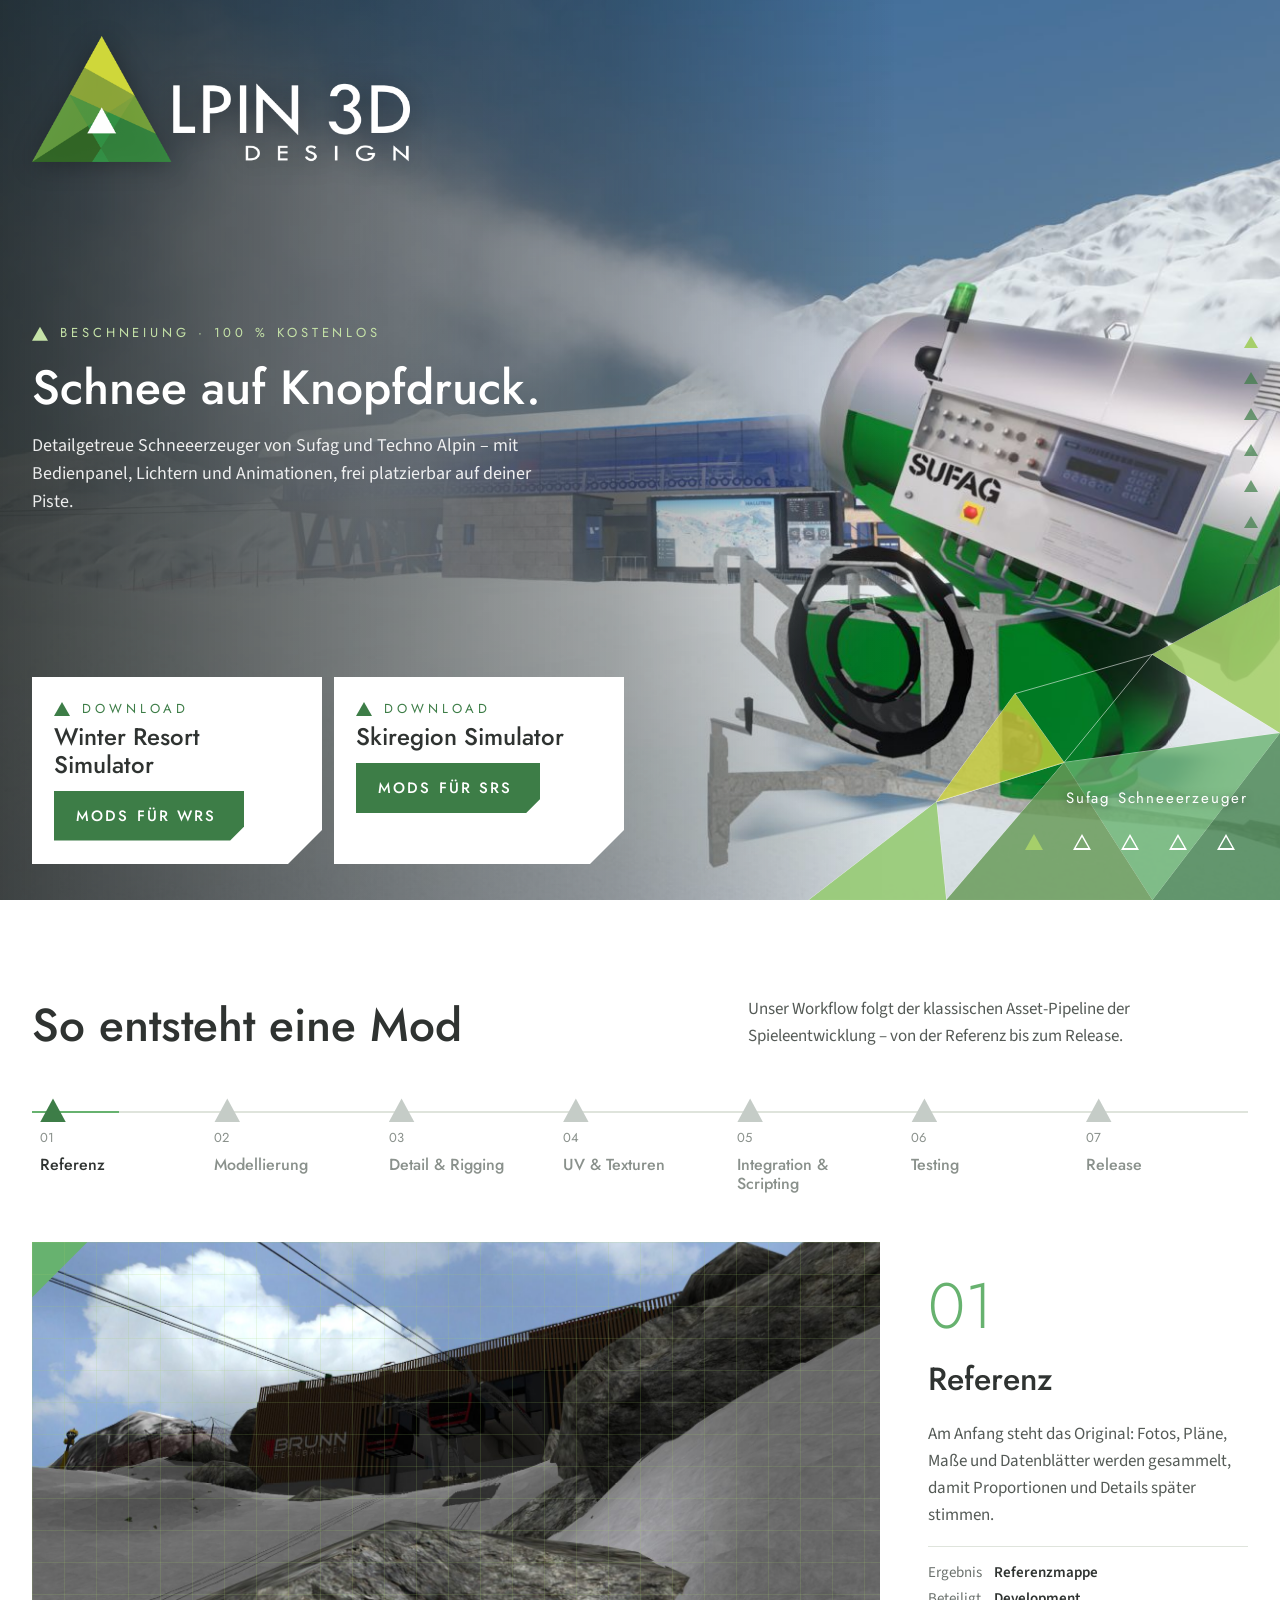
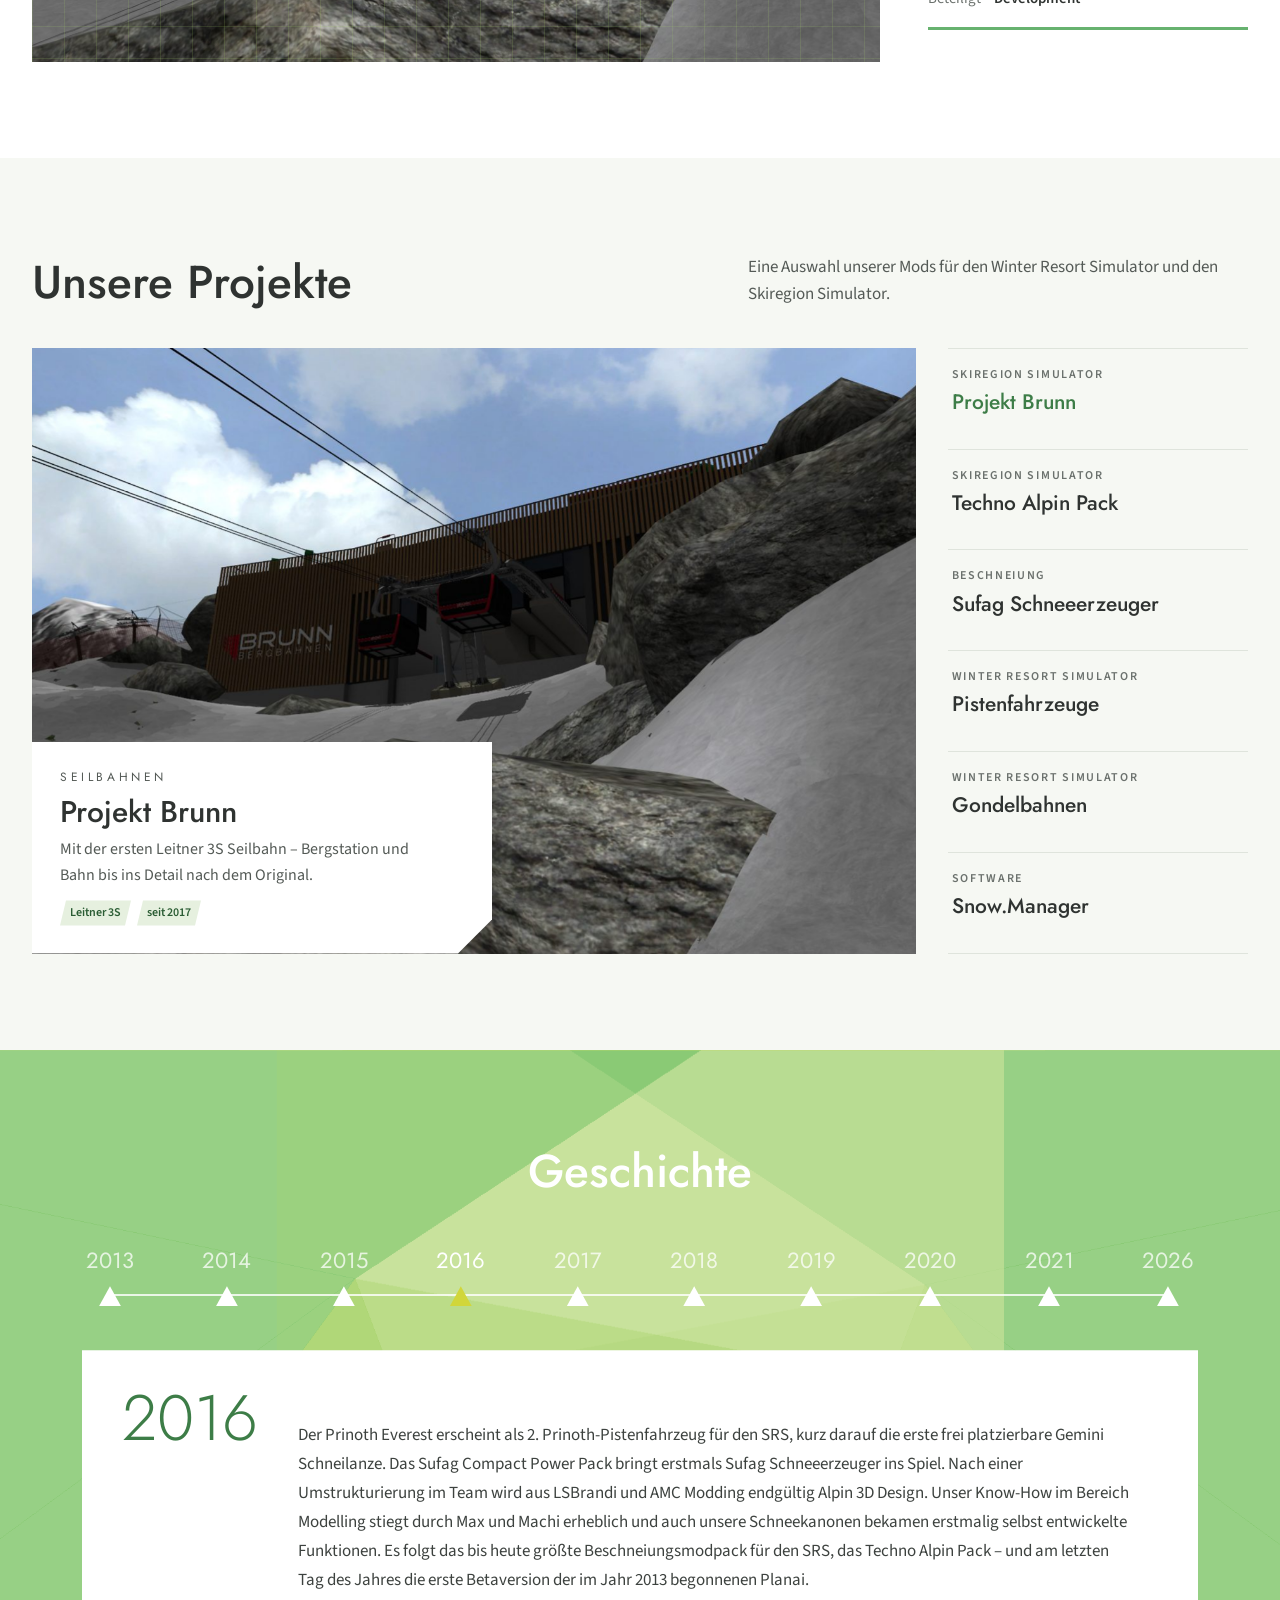
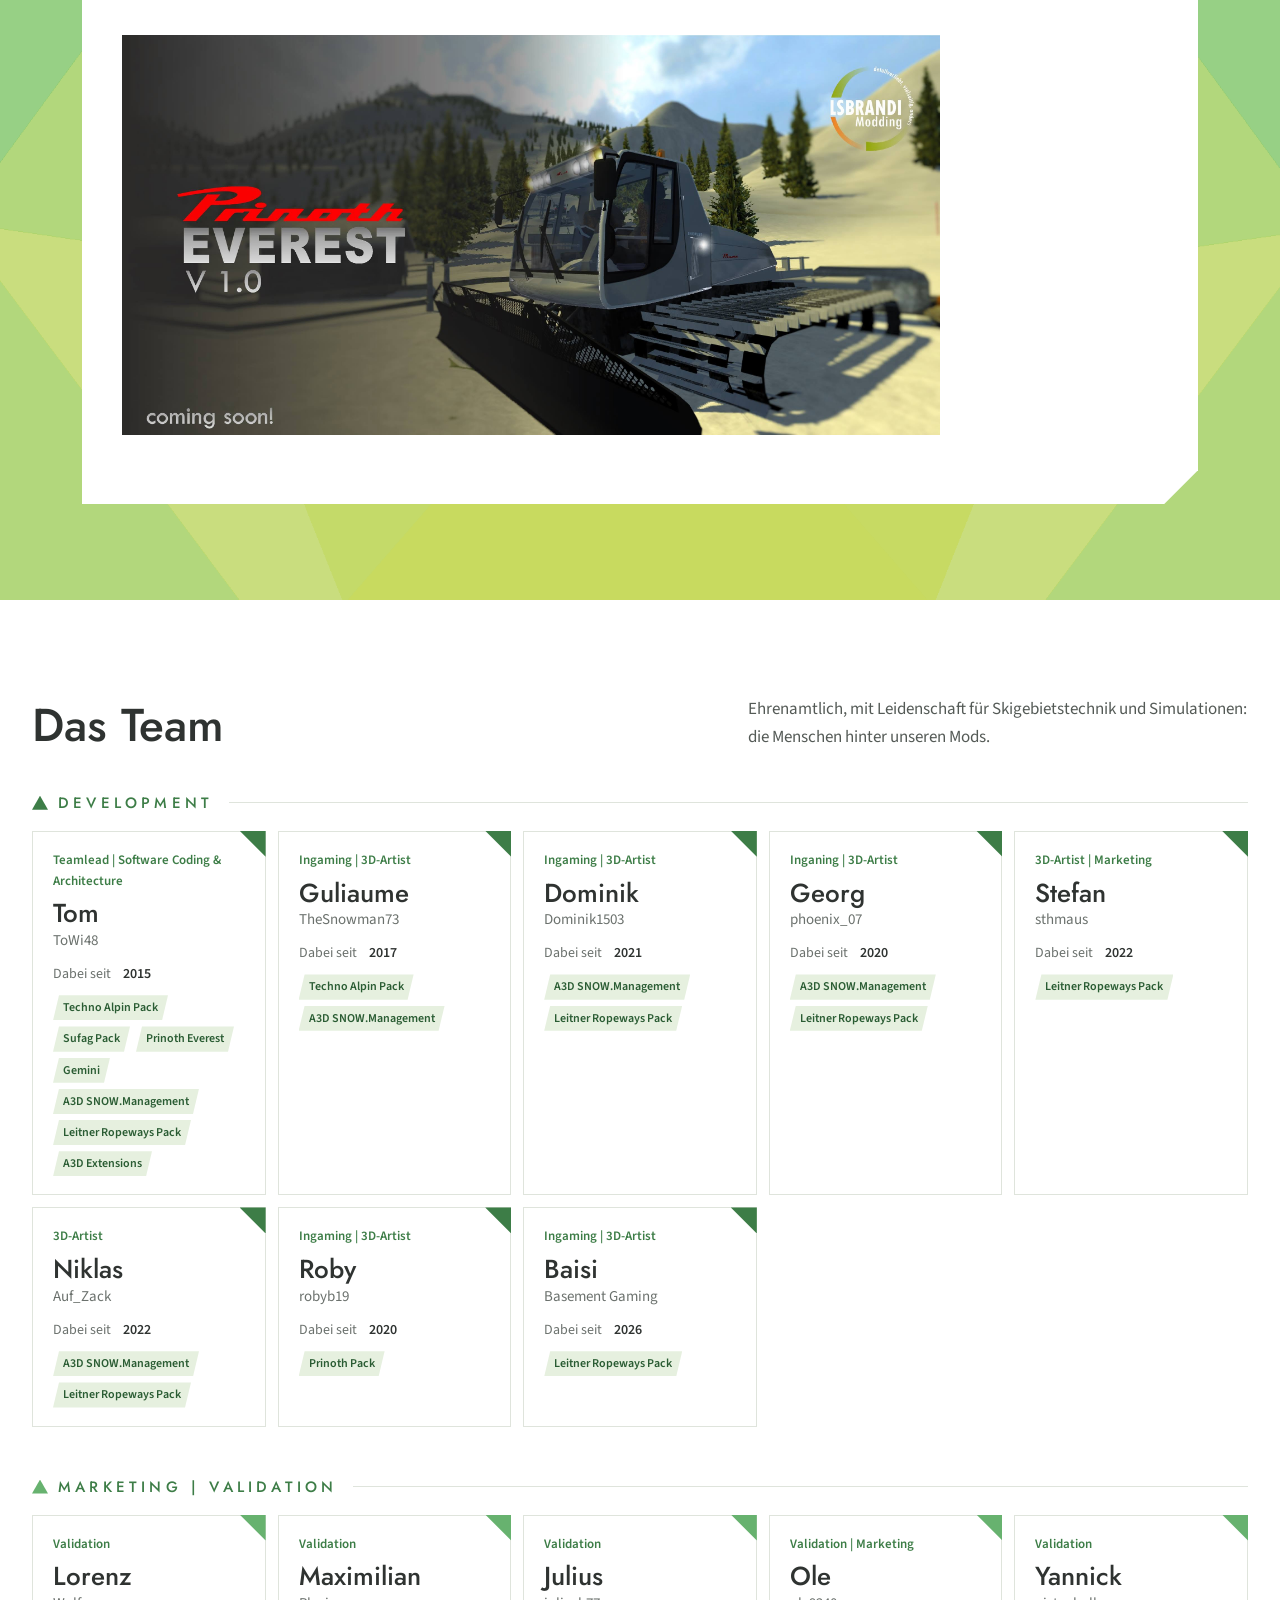
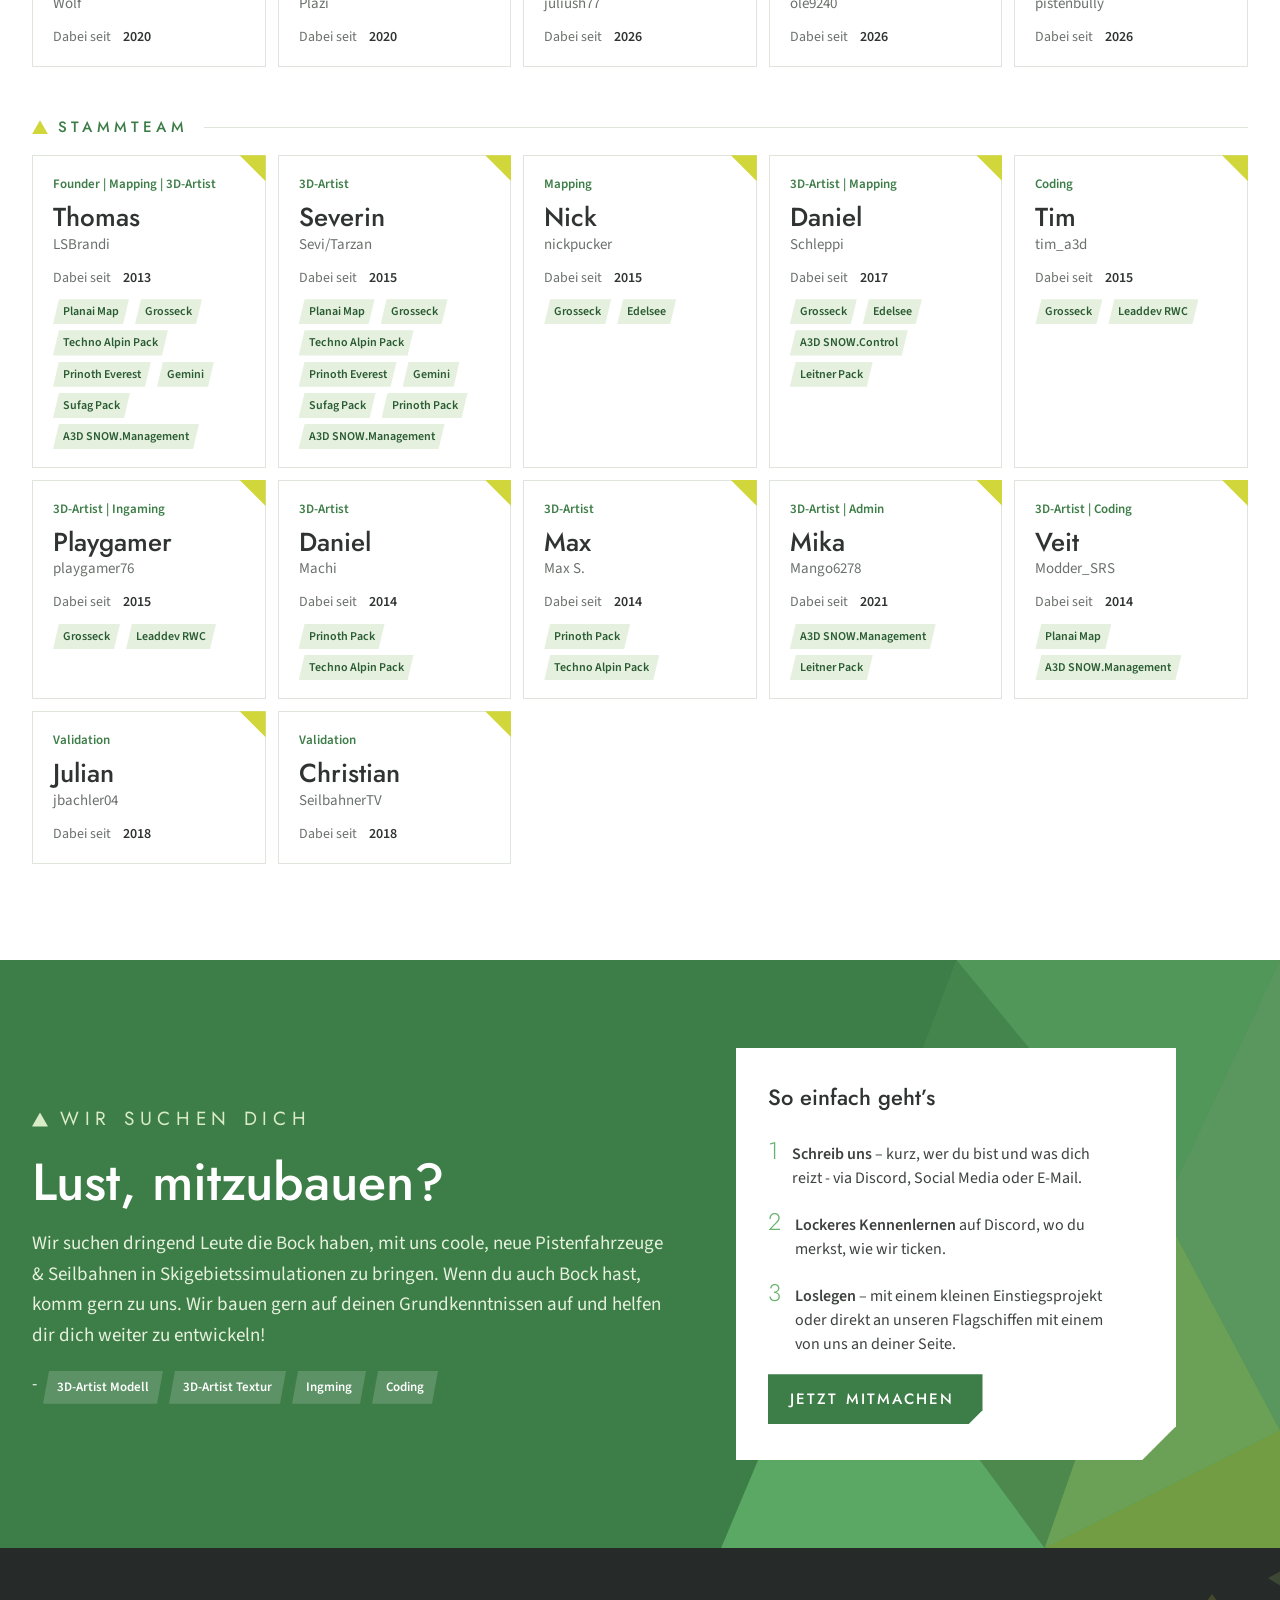
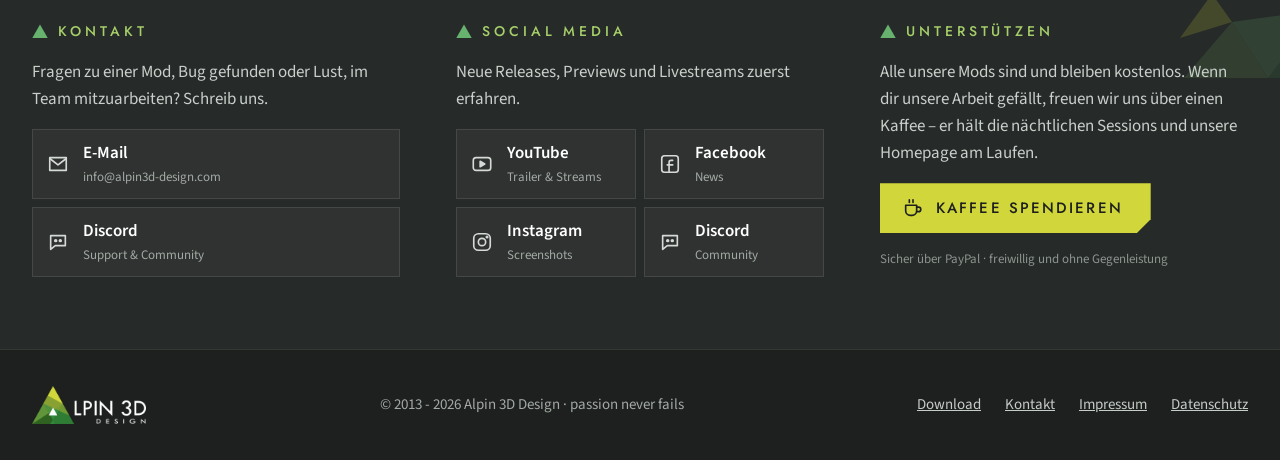
==== commit 0b1371de: "added history" ====
--- a/index.html
+++ b/index.html
@@ -486,24 +486,39 @@
           <li class="timeline__entry facet-card">
             <h3>2013</h3>
             <p>
-              LSBrandi und AMC Modding werden durch Thomas Brandl erstmals
-              öffentlich erwähnt.
+              LSBrandi und AMC Modding werden durch Thomas Brandl gegründet. Das Ziel: die realitätsnahe Nachbildung der Schladminger Planai! 
             </p>
+            <br>
+            <img
+                src="assets/img/planai_2013.jpeg"
+                alt="Quellcode des Snow.Manager"
+                height="400"
+              />
           </li>
           <li class="timeline__entry facet-card">
             <h3>2014</h3>
             <p>
-              Geburtsjahr des Projektes Planai Map. Es wird beschlossen, dass
-              die Planai Map genauestens nach dem Original nachgebaut wird.
+              Die Planai wächst weiter und immer mehr Leute arbeiten an dem ambitionierten Projekt der einzigen realen Nachbildung eines Skigebiets im Skiregion Simulator von Giants Software mit. Wir durften Veit und Simon im Team willkommen heißen.
             </p>
+            <br>
+            <img
+                src="assets/img/planai_2014.jpg"
+                alt="Quellcode des Snow.Manager"
+                height="400"
+              />
           </li>
           <li class="timeline__entry facet-card">
             <h3>2015</h3>
             <p>
               Das erste TF10 Pack wird released und bildet damit den Grundstein
               für das zukünftige Techno Alpin Pack. Auch die erste Map von
-              LSBrandi Modding, Grosseck, geht online.
+              LSBrandi Modding, Grosseck, geht online. Ganz nebenbei beginnen Modder des weltbekannten Mountain Modding Teams die Projekte des Herrn Brandl zu unterstützen. Dadurch kamen Sevi, Nick, Tim und Tom ins Team.
             </p>
+            <img
+                src="assets/img/grosseck_2015.jpg"
+                alt="Quellcode des Snow.Manager"
+                height="400"
+              />
           </li>
           <li class="timeline__entry facet-card is-active">
             <h3>2016</h3>
@@ -512,10 +527,15 @@
               den SRS, kurz darauf die erste frei platzierbare Gemini
               Schneilanze. Das Sufag Compact Power Pack bringt erstmals Sufag
               Schneeerzeuger ins Spiel. Nach einer Umstrukturierung im Team wird
-              aus LSBrandi und AMC Modding endgültig Alpin 3D Design. Es folgt
-              das bis heute größte Beschneiungsmodpack, das Techno Alpin Pack –
-              und am letzten Tag des Jahres die erste Betaversion der Planai.
+              aus LSBrandi und AMC Modding endgültig Alpin 3D Design. Unser Know-How im Bereich Modelling stiegt durch Max und Machi erheblich und auch unsere Schneekanonen bekamen erstmalig selbst entwickelte Funktionen.
+              Es folgt das bis heute größte Beschneiungsmodpack für den SRS, das Techno Alpin Pack –
+              und am letzten Tag des Jahres die erste Betaversion der im Jahr 2013 begonnenen Planai.
             </p>
+            <img
+                src="assets/img/prinoth_2016.jpg"
+                alt="Quellcode des Snow.Manager"
+                height="400"
+              />
           </li>
           <li class="timeline__entry facet-card">
             <h3>2017</h3>
@@ -523,17 +543,81 @@
               Das Projekt Brunn mit der ersten Leitner 3S Seilbahn wird bekannt
               gegeben. Außerdem entsteht mit dem Snow.Manager erstmals eine
               Software, die unabhängig vom SRS arbeitet und den Saisonwechsel
-              enorm erleichtert.
+              enorm erleichtert. Außerdem starteten wir in eine Entwicklung, die wir nie finalisieren werden: Artificial Snow Control, kurz ASC. 
+              Als Beschneiungsmanagementsystem sollte dieser Skriptmod eine realistische Beschneiung durch zentrale Ansteuerung, Wetter, Pumpstationen und 
+              realistischer Bediehnung aller auch nicht hauseigener Schneeerzeuger ermöglichen. Der Winter Resort Simulator als Nachfolger des SRS erschien jedoch eher.
             </p>
+            <img
+                src="assets/img/brunn_2017.jpg"
+                alt="Quellcode des Snow.Manager"
+                height="400"
+              />
           </li>
           <li class="timeline__entry facet-card">
             <h3>2018</h3>
             <p>
               Mit einem Livestream wird das Jahr eingeläutet: 6 Jahre LSBrandi
               Modding &amp; Alpin 3D Design. Noch nie liefen so viele Projekte
-              gleichzeitig – seitdem kann die Community unsere Roadmap auf der
-              Homepage verfolgen.
+              gleichzeitig. Wir veröffentlichten ein großes Update für das Sufag Pack mit der Peak und sämtlichen Turmvariationen. Ebenfalls enthalten war die ersteAuskopplung aus unserem ASC, das realistische Startverhalten einer Schneekanone.
+              Eine weitere Map erblickte das Licht der Welt: Edelsee und mit ihr auch unsere erste eigene Seilbahnsteuerung RWC.
+              Zusammen mit Snowman73 schafften wir es, am ende des Jahres das Techno Alpin Lanzenpack allen kostenfrei zum Download zur Verfügung zu stellen.
             </p>
+            <img
+                src="assets/img/edelsee_2018.jpg"
+                alt="Quellcode des Snow.Manager"
+                height="400"
+              />
+          </li>
+          <li class="timeline__entry facet-card">
+            <h3>2019</h3>
+            <p>
+              Während es in der Branche einiges an Unruhe aufgrund eines neu angekündigten Simulationsspiels gab, entwickelten wir eifrig weiter an Edelsee, unserer Schneekanonensteuerung ASC als auch unserer neuen Seilbahnsteuerung RWC. Im Februar konnten wir
+              dadurch das erste mal eine Leitner Telemix Anlage realisieren. Speicher- & Multiplayerfähig natürlich from scratch!
+            </p>
+            <img
+                src="assets/img/edelsee_2019.jpg"
+                alt="Quellcode des Snow.Manager"
+                height="400"
+              />
+          </li>
+          <li class="timeline__entry facet-card">
+            <h3>2020</h3>
+            <p>
+              In diesem Jahr war es dann nun soweit: Der WRS war draußen, die Moddingtools ebenfalls und somit veröffentlichten wir zusammen mit dem SRTD unser bekanntes Sufag Pack aus dem SRS auch hier. Natürlich mit selbigem Funktionsumfgang. In den nachfolgenden Jahren
+              wurde dieses immer weiter durch Schneeerzeuger der Firma Techno Alpin und Lenko sowie Pistenfahrzeuge der Firma Prinoth erweitert, sodass schnell eine Umbenennung in A3D SNOW.Management erfolgte. Inzwischen ist dieser Mod mit aktuell knapp 25.000 Abbonenten und 5 Sternen der
+              am häufigsten heruntergeladene Mod für den Winter Resort Simulator 2. Außerdem wurde durch Roby unser Prinoth Pack für den SRS signifikant erweitert.
+            </p>
+            <img
+                src="assets/img/WRS2020.jpg"
+                alt="Quellcode des Snow.Manager"
+                height="400"
+              />
+          </li>
+          <li class="timeline__entry facet-card">
+            <h3>2021</h3>
+            <p>
+              Neben den zahlreichen Updates unseres SNOW.Management Packs machte sich ein Team an ein Update unserer 2016 veröfentlichten Map Grosseck. Die damals werbewirksam auf der Karte angekündigten Großinvestitionen in den Ausbau des Skigebiets wurden damit Realität. 
+              Die Map bekam einen ganz neuen Abschnitt hinzu: die Hochalm. Dieses Update wird wohl unsererseits die letzte Veröffentlichung für den Skiregion Simulator bleiben. Gleichzeitig bleibt dies damit auch die einzige Anwendung unserer eigenen Seilbahnsteuerung, 
+              auf die wir knap 8 Jahre lang hingearbeitet haben.
+            </p>
+            <img
+                src="assets/img/grosseck_2021.jpg"
+                alt="Quellcode des Snow.Manager"
+                height="400"
+              />
+          </li>
+          <li class="timeline__entry facet-card">
+            <h3>2026</h3>
+            <p>
+              In den darauffolgenden Jahren pflegten wir unser A3D SNOW.Management weiter und portierten es in den WRS Season 2. Gleichzeitig warteten wir auch gespannt auf die ersten Modder, die den 2. großen Seilbahnhersteller Leitner Ropeways aus Südtirol in das Spiel bringen.
+              Nachdem dies doch eine ganze Zeit lang nicht passierte, entschlossen wir uns aufgrund der Tatsache, dass wir nunmehr seit 10 Jahren Leitner in der Simulation vertreten lassen, dies auf für den WRS 2 zu tun. In den Jahren entstanden, getrieben durch Dominik, Georg und Niklas zwei Sessellifte unterschiedlister
+              Bauserien, die wir zusammen mit unserer Implementierung der LEITCONTROL Steuerung anfang des Jahres veröffentlichten konnten. Ende 2026 folgte nun, getrieben durch Stefan und Baisi, auch die Erweiterung um zwei Kabinenbahnen.
+            </p>
+            <img
+                src="assets/img/leitner_2026.jpg"
+                alt="Quellcode des Snow.Manager"
+                height="400"
+              />
           </li>
         </ol>
       </div>
@@ -549,7 +633,7 @@
         <header class="section-head">
           <h2>Das Team</h2>
           <p>
-            Ehrenamtlich, mit Leidenschaft für Wintersport und 3D: die Menschen
+            Ehrenamtlich, mit Leidenschaft für Skigebietstechnik und Simulationen: die Menschen
             hinter unseren Mods.
           </p>
         </header>
@@ -686,6 +770,15 @@
                 <dl>
                   <dt>Dabei seit</dt>
                   <dd>2020</dd>
+                </dl>
+              </article>
+              <article class="member">
+                <p class="member__role">Validation</p>
+                <h4>Julius</h4>
+                <p class="member__nick">juliush77</p>
+                <dl>
+                  <dt>Dabei seit</dt>
+                  <dd>2026</dd>
                 </dl>
               </article>
               <article class="member">
@@ -888,10 +981,8 @@
           <p class="eyebrow">Wir suchen dich</p>
           <h2>Lust, mitzubauen?</h2>
           <p>
-            Du musst kein Profi sein – nur Bock auf Wintersport und 3D. Den Rest
-            zeigen wir dir: vom ersten Dreieck bis zur fertigen Mod. Ohne Druck,
-            ohne Deadline-Stress, dafür mit einem Team, das dir gern über die
-            Schulter schaut.
+            Wir suchen dringend Leute die Bock haben, mit uns coole, neue Pistenfahrzeuge & Seilbahnen in Skigebietssimulationen zu bringen.
+            Wenn du auch Bock hast, komm gern zu uns. Wir bauen gern auf deinen Grundkenntnissen auf und helfen dir dich weiter zu entwickeln!
           </p>
           <ul class="tags">-
             <li>3D-Artist Modell</li>
@@ -906,19 +997,18 @@
             <li>
               <span
                 ><strong>Schreib uns</strong> – kurz, wer du bist und was dich
-                reizt.</span
+                reizt - via Discord, Social Media oder E-Mail.</span
               >
             </li>
             <li>
               <span
-                ><strong>Lockeres Kennenlernen</strong> auf Discord, ganz ohne
-                Bewerbungsgespräch.</span
+                ><strong>Lockeres Kennenlernen</strong> auf Discord, wo du merkst, wie wir ticken.</span
               >
             </li>
             <li>
               <span
                 ><strong>Loslegen</strong> – mit einem kleinen Einstiegsprojekt
-                und jemandem an deiner Seite.</span
+                oder direkt an unseren Flagschiffen mit einem von uns an deiner Seite.</span
               >
             </li>
           </ol>
@@ -941,12 +1031,12 @@
           </p>
           <ul class="links">
             <li>
-              <a class="icon-mail" href="mailto:[E-MAIL]"
-                ><span><strong>E-Mail</strong><small>[E-MAIL]</small></span></a
+              <a class="icon-mail" href="mailto:info@alpin3d-design.com"
+                ><span><strong>E-Mail</strong><small>info@alpin3d-design.com</small></span></a
               >
             </li>
             <li>
-              <a class="icon-discord" href="#"
+              <a class="icon-discord" href="https://discord.gg/SsXXgt4M9S"
                 ><span
                   ><strong>Discord</strong
                   ><small>Support &amp; Community</small></span
@@ -961,7 +1051,7 @@
           <p>Neue Releases, Previews und Livestreams zuerst erfahren.</p>
           <ul class="links links--grid">
             <li>
-              <a class="icon-youtube" href="#"
+              <a class="icon-youtube" href="https://www.youtube.com/@Alpin3DDesign"
                 ><span
                   ><strong>YouTube</strong
                   ><small>Trailer &amp; Streams</small></span
@@ -969,19 +1059,19 @@
               >
             </li>
             <li>
-              <a class="icon-facebook" href="#"
+              <a class="icon-facebook" href="https://www.facebook.com/alpin3ddesign"
                 ><span><strong>Facebook</strong><small>News</small></span></a
               >
             </li>
             <li>
-              <a class="icon-instagram" href="#"
+              <a class="icon-instagram" href="https://www.instagram.com/alpin3ddesign/"
                 ><span
                   ><strong>Instagram</strong><small>Screenshots</small></span
                 ></a
               >
             </li>
             <li>
-              <a class="icon-discord" href="#"
+              <a class="icon-discord" href="https://discord.gg/SsXXgt4M9S"
                 ><span
                   ><strong>Discord</strong><small>Community</small></span
                 ></a
@@ -995,11 +1085,11 @@
           <p>
             Alle unsere Mods sind und bleiben kostenlos. Wenn dir unsere Arbeit
             gefällt, freuen wir uns über einen Kaffee – er hält die nächtlichen
-            Modelling-Sessions am Laufen.
+            Sessions und unsere Homepage am Laufen.
           </p>
           <a
             class="btn btn--lime btn--coffee"
-            href="#"
+            href="https://www.paypal.com/donate?hosted_button_id=WSAHK35F8WMMC"
             target="_blank"
             rel="noopener"
             >Kaffee spendieren</a
@@ -1014,7 +1104,7 @@
     <footer class="site-footer">
       <div class="container">
         <img src="assets/img/logo.png" alt="Alpin 3D Design" />
-        <p>© 2026 Alpin 3D Design · Kostenlose Mods aus Leidenschaft</p>
+        <p>© 2013 - 2026 Alpin 3D Design · passion never fails</p>
         <nav aria-label="Fußzeile">
           <a href="#download">Download</a>
           <a href="#kontakt">Kontakt</a>
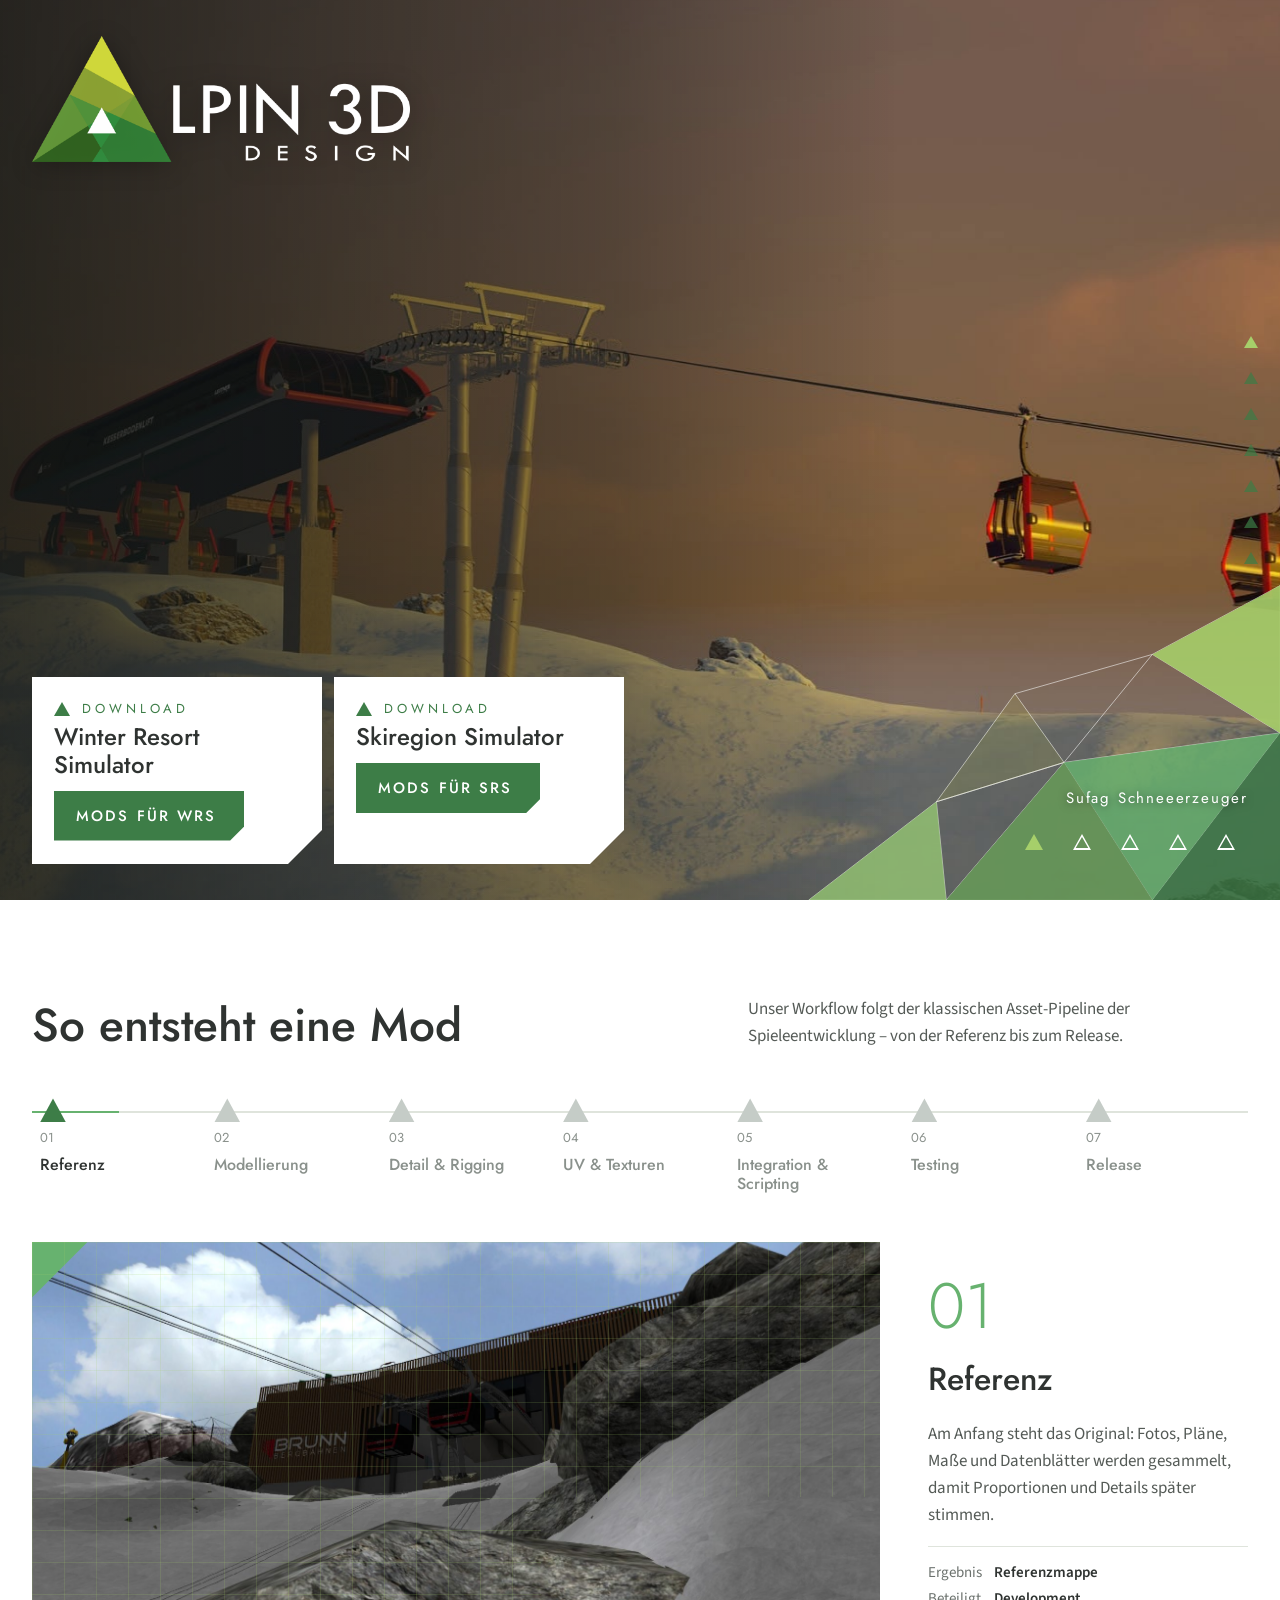
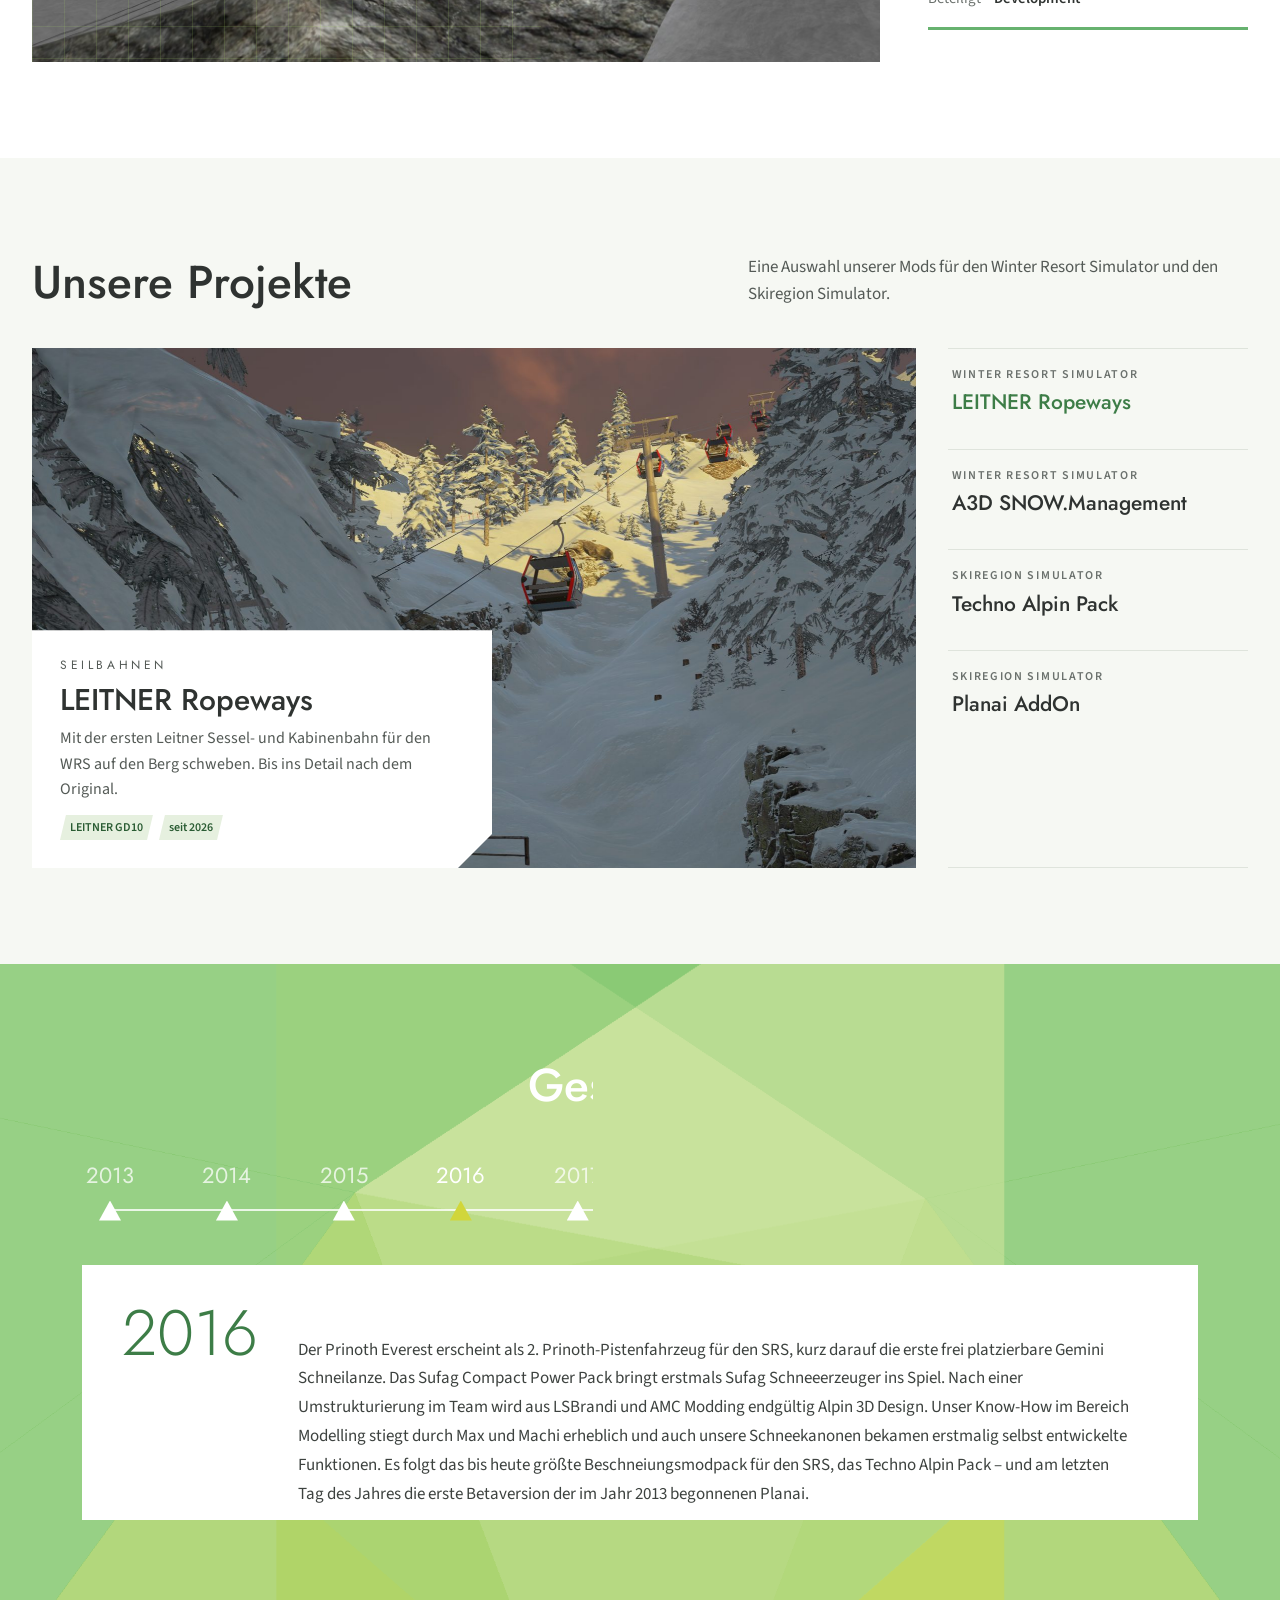
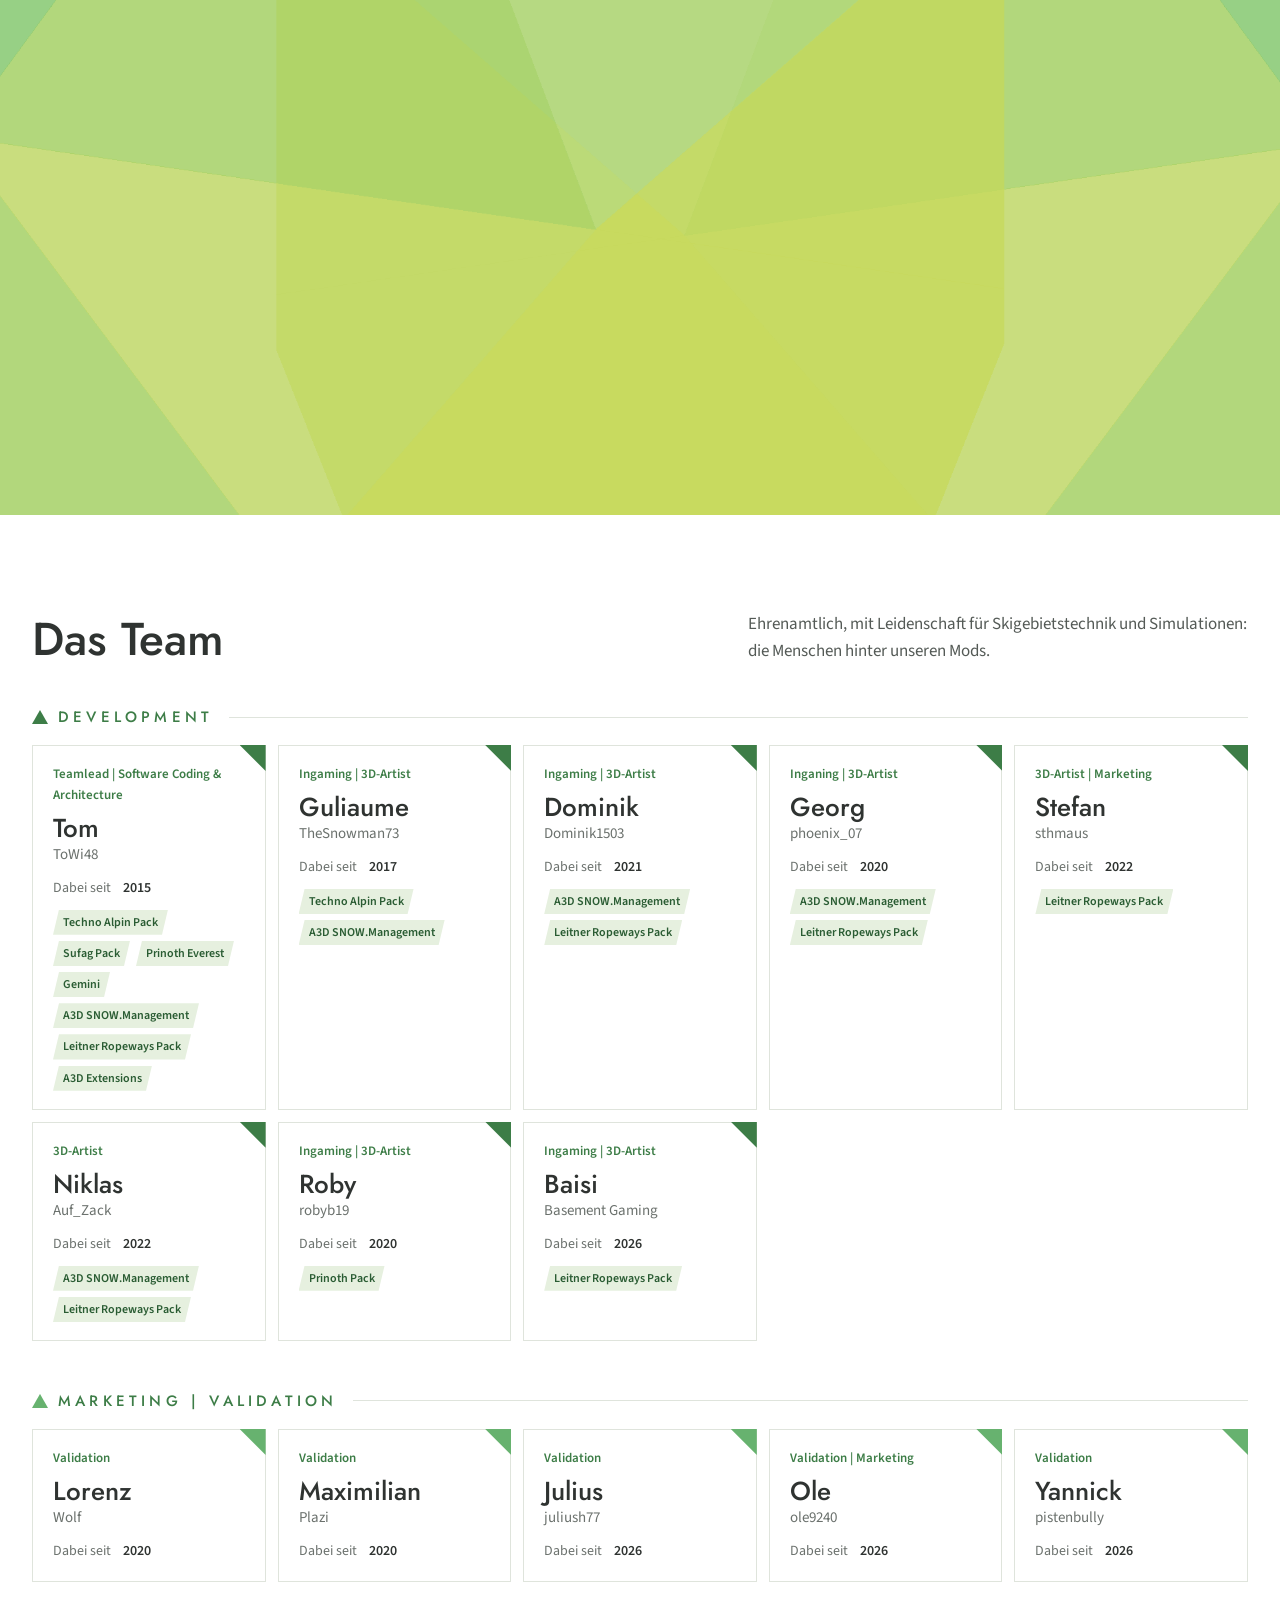
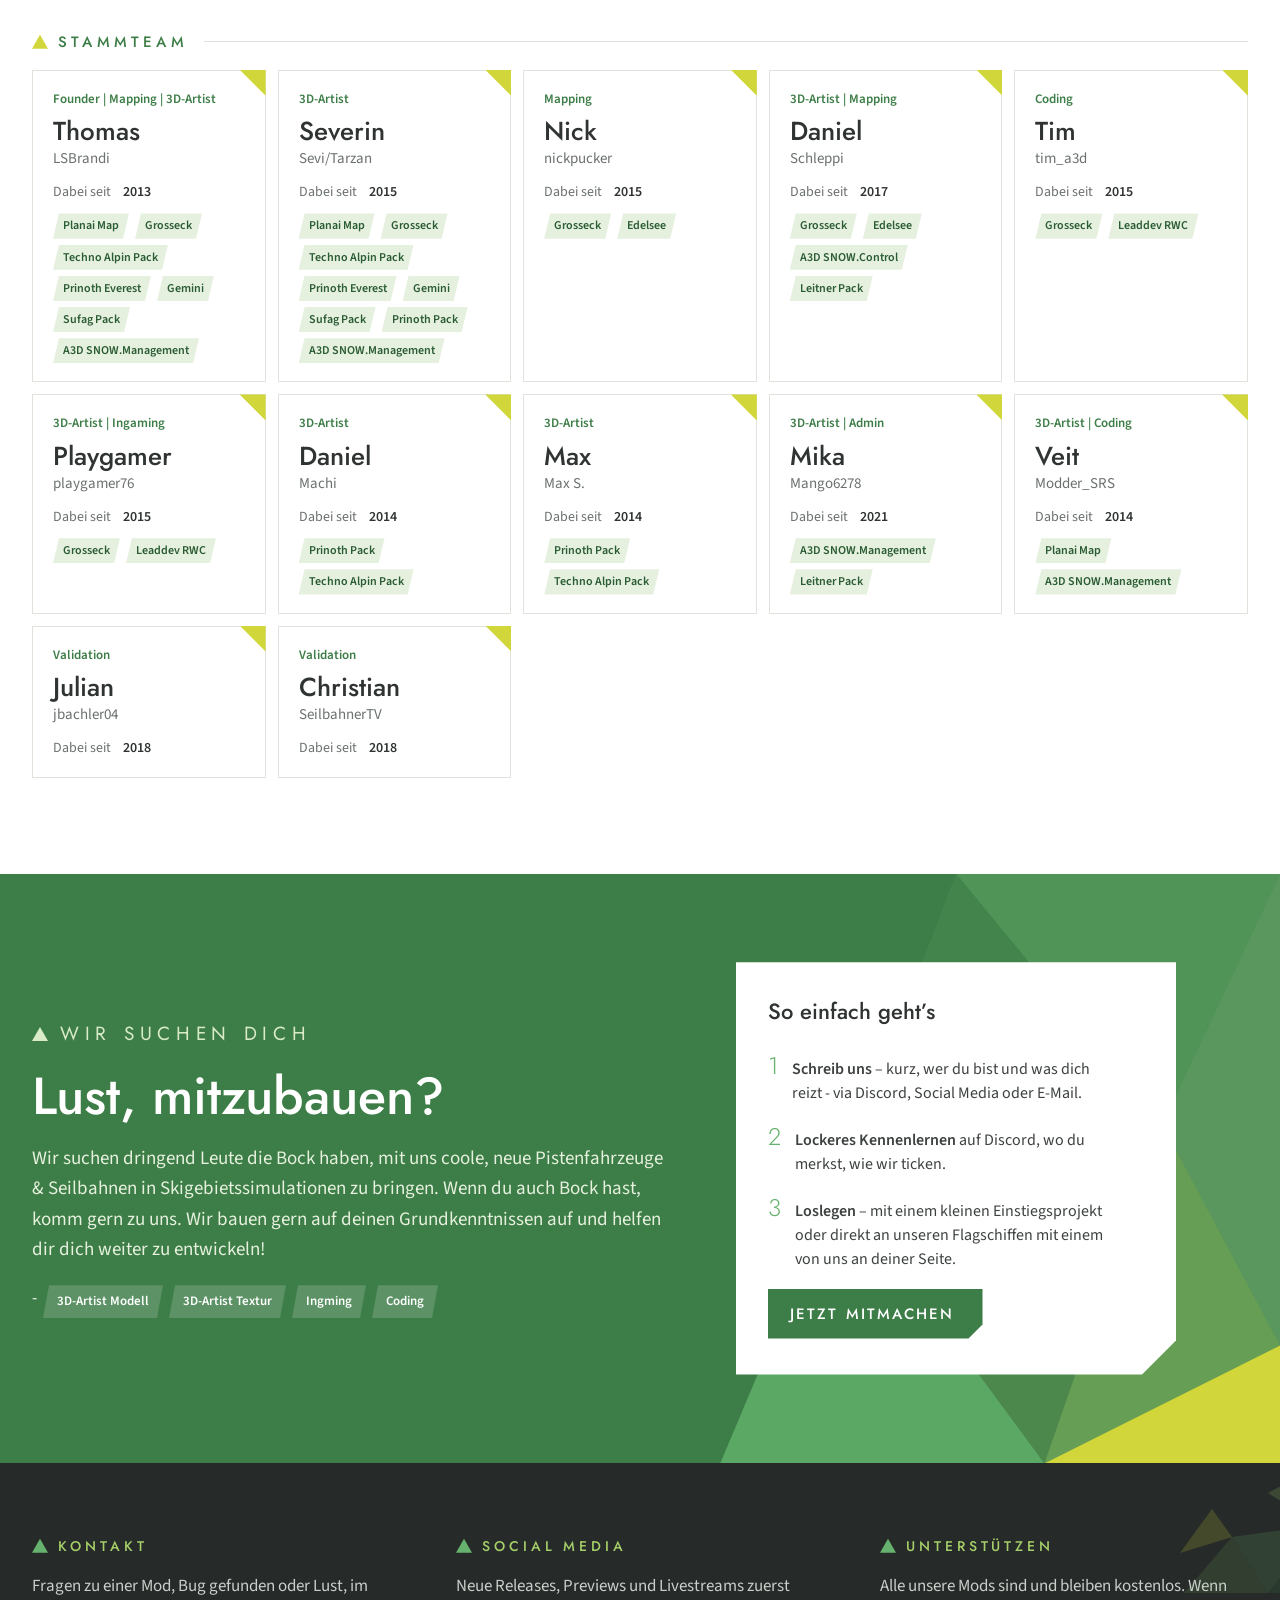
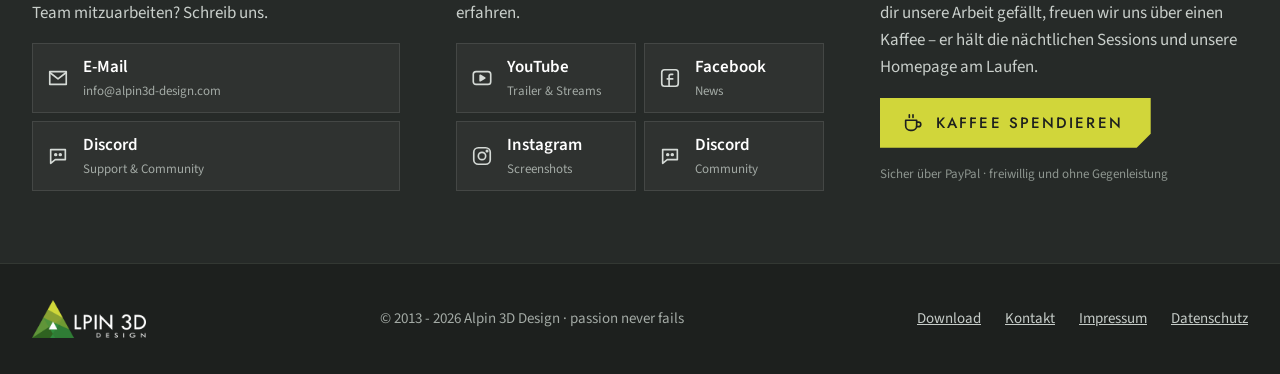
==== commit 94e62bd3: "updated header" ====
--- a/index.html
+++ b/index.html
@@ -41,10 +41,10 @@
           <article class="hero__slide" data-label="Sufag Schneeerzeuger">
             <img
               class="focus-right hero__img"
-              src="assets/img/sufag.jpg"
+              src="assets/img/leitner_bs.jpg"
               alt=""
             />
-            <div class="hero__copy">
+            <!-- <div class="hero__copy">
               <p class="eyebrow">Beschneiung · 100 % kostenlos</p>
               <h2>Schnee auf Knopfdruck.</h2>
               <p>
@@ -52,7 +52,7 @@
                 Bedienpanel, Lichtern und Animationen, frei platzierbar auf
                 deiner Piste.
               </p>
-            </div>
+            </div> -->
           </article>
 
           <article
@@ -60,14 +60,14 @@
             data-label="Gondelbahn · Winter Resort Simulator"
           >
             <img class="hero__img" src="assets/img/gondelbahn-wrs.jpg" alt="" />
-            <div class="hero__copy">
+            <!-- <div class="hero__copy">
               <p class="eyebrow">Seilbahnen · Winter Resort Simulator</p>
               <h2>Wintersport, Polygon für Polygon.</h2>
               <p>
                 Moderne Umlaufbahnen mit Stationen, Stützen und Kabinen –
                 originalgetreu nachgebaut und kostenlos für dein Skigebiet.
               </p>
-            </div>
+            </div> -->
           </article>
 
           <article
@@ -75,7 +75,7 @@
             data-label="Projekt Brunn · Skiregion Simulator"
           >
             <img class="hero__img" src="assets/img/brunn.jpg" alt="" />
-            <div class="hero__copy">
+            <!-- <div class="hero__copy">
               <p class="eyebrow">Projekt Brunn · Skiregion Simulator</p>
               <h2>Die erste 3S-Bahn im Spiel.</h2>
               <p>
@@ -83,7 +83,7 @@
                 Skiregion Simulator – samt Bergstation nach dem Vorbild des
                 Originals.
               </p>
-            </div>
+            </div> -->
           </article>
 
           <article
@@ -95,14 +95,14 @@
               src="assets/img/techno-alpin-t60.jpg"
               alt=""
             />
-            <div class="hero__copy">
+            <!-- <div class="hero__copy">
               <p class="eyebrow">Techno Alpin Pack · Skiregion Simulator</p>
               <h2>Unser größtes Beschneiungspack.</h2>
               <p>
                 Das Techno Alpin Pack setzte neue Maßstäbe und brachte
                 Neuerungen ins Spiel, die es so vorher nicht gab.
               </p>
-            </div>
+            </div> -->
           </article>
 
           <article
@@ -110,14 +110,14 @@
             data-label="Pistenfahrzeuge · Winter Resort Simulator"
           >
             <img class="hero__img" src="assets/img/pistenfahrzeug.jpg" alt="" />
-            <div class="hero__copy">
+            <!-- <div class="hero__copy">
               <p class="eyebrow">Pistenfahrzeuge · Winter Resort Simulator</p>
               <h2>Perfekte Piste, jede Nacht.</h2>
               <p>
                 Pistenfahrzeuge mit eigener Funktionalität – modelliert,
                 gescriptet und von unseren Testern im Spiel geprüft.
               </p>
-            </div>
+            </div> -->
           </article>
         </div>
 
@@ -237,14 +237,14 @@
             <figure class="step__media">
               <img
                 class="focus-right"
-                src="assets/img/sufag.jpg"
+                src="assets/img/everest.jpeg"
                 alt="Texturierter Sufag Schneeerzeuger"
               />
             </figure>
             <div class="step__body">
               <h3>UV &amp; Texturen</h3>
               <p>
-                Das Modell wird abgewickelt und texturiert. Dazu kommen
+                Das Modell bekommt Farbe und Struktur. Dazu kommen
                 LOD-Stufen und Kollisionsmodelle für Performance und Physik.
               </p>
               <dl class="step__meta">
@@ -260,7 +260,7 @@
             <figure class="step__media">
               <img
                 class="focus-left"
-                src="assets/img/code.jpg"
+                src="assets/img/code.png"
                 alt="Lua-Quellcode einer Mod"
               />
             </figure>
@@ -347,22 +347,43 @@
 
         <div class="projects" data-interval="6000">
           <div class="projects__stage">
-            <article class="project" data-sim="Skiregion Simulator">
+            <article class="project" data-sim="Winter Resort Simulator">
               <img
                 class="project__img"
-                src="assets/img/brunn.jpg"
-                alt="Projekt Brunn"
+                src="assets/img/gondelbahn-abend.jpg"
+                alt="LEITNER Ropeways"
               />
               <div class="project__card facet-card">
                 <p class="eyebrow">Seilbahnen</p>
-                <h3>Projekt Brunn</h3>
+                <h3>LEITNER Ropeways</h3>
                 <p>
-                  Mit der ersten Leitner 3S Seilbahn – Bergstation und Bahn bis
+                  Mit der ersten Leitner Sessel- und Kabinenbahn für den WRS auf den Berg schweben. Bis
                   ins Detail nach dem Original.
                 </p>
                 <ul class="tags">
-                  <li>Leitner 3S</li>
-                  <li>seit 2017</li>
+                  <li>LEITNER GD10</li>
+                  <li>seit 2026</li>
+                </ul>
+              </div>
+            </article>
+
+            <article class="project" data-sim="Winter Resort Simulator">
+              <img
+                class="focus-right project__img"
+                src="assets/img/pistenfahrzeug.jpg"
+                alt="Pistenfahrzeug"
+              />
+              <div class="project__card facet-card">
+                <p class="eyebrow">Fahrzeuge & Schneeerzeuger</p>
+                <h3>A3D SNOW.Management</h3>
+                <p>
+                  Detailgetreue Pistenfahrzeuge und Schneekanonen der Firma Prinoth, Sufag, Techno Alpin und Lenco.
+                </p>
+                <ul class="tags">
+                  <li>Sufag Peak</li>
+                  <li>Sufag Compact Power</li>
+                  <li>Lenco</li>
+                  <li>Prinoth Bison</li>
                 </ul>
               </div>
             </article>
@@ -377,92 +398,34 @@
                 <p class="eyebrow">Beschneiung</p>
                 <h3>Techno Alpin Pack</h3>
                 <p>
-                  Unser bis heute größtes und erfolgreichstes
-                  Beschneiungsmodpack, entstanden aus dem ersten TF10 Pack.
+                  Unser bis heute größtes Beschneiungsmodpack für den Skiregion Simulator – mit allen Flagschiffen der Firma Techno Alpin.
                 </p>
                 <ul class="tags">
                   <li>T60</li>
                   <li>TF10</li>
-                  <li>2016</li>
+                  <li>T40</li>
+                  <li>M18</li>
+                  <li>Piano</li>
+                  <li>Schneilanzen</li>
                 </ul>
               </div>
             </article>
 
-            <article class="project" data-sim="Beschneiung">
+            <article class="project" data-sim="Skiregion Simulator">
               <img
                 class="focus-right project__img"
-                src="assets/img/sufag.jpg"
-                alt="Sufag Schneeerzeuger"
+                src="assets/img/planai.jpg"
+                alt="Planai AddOn"
               />
               <div class="project__card facet-card">
-                <p class="eyebrow">Beschneiung</p>
-                <h3>Sufag Schneeerzeuger</h3>
+                <p class="eyebrow">Maps</p>
+                <h3>Planai AddOn</h3>
                 <p>
-                  Mit dem Sufag Compact Power Pack kamen 2016 erstmals Sufag
-                  Schneeerzeuger ins Spiel.
+                  Der Planai AddOn erweitert die Skiregion mit einer detaillierten Darstellung der Schladminger Planai und des Planai Beast.
                 </p>
                 <ul class="tags">
-                  <li>Sufag</li>
-                  <li>Compact Power</li>
-                </ul>
-              </div>
-            </article>
-
-            <article class="project" data-sim="Winter Resort Simulator">
-              <img
-                class="focus-right project__img"
-                src="assets/img/pistenfahrzeug.jpg"
-                alt="Pistenfahrzeug"
-              />
-              <div class="project__card facet-card">
-                <p class="eyebrow">Fahrzeuge</p>
-                <h3>Pistenfahrzeuge</h3>
-                <p>
-                  Detailgetreue Pistenfahrzeuge mit eigener Funktionalität,
-                  darunter der Prinoth Everest für den SRS.
-                </p>
-                <ul class="tags">
-                  <li>Prinoth</li>
-                  <li>Pistenpflege</li>
-                </ul>
-              </div>
-            </article>
-
-            <article class="project" data-sim="Winter Resort Simulator">
-              <img
-                class="project__img"
-                src="assets/img/gondelbahn-abend.jpg"
-                alt="Gondelbahn am Abend"
-              />
-              <div class="project__card facet-card">
-                <p class="eyebrow">Seilbahnen</p>
-                <h3>Gondelbahnen</h3>
-                <p>
-                  Moderne Umlaufbahnen mit Stationen, Stützen und Kabinen für
-                  den Winter Resort Simulator.
-                </p>
-                <ul class="tags">
-                  <li>Umlaufbahn</li>
-                </ul>
-              </div>
-            </article>
-
-            <article class="project" data-sim="Software">
-              <img
-                class="focus-left project__img"
-                src="assets/img/code.jpg"
-                alt="Quellcode des Snow.Manager"
-              />
-              <div class="project__card facet-card">
-                <p class="eyebrow">Tools</p>
-                <h3>Snow.Manager</h3>
-                <p>
-                  Unsere erste Software, die unabhängig vom SRS arbeitet und den
-                  Wechsel zwischen den Saisonen enorm erleichtert.
-                </p>
-                <ul class="tags">
-                  <li>Tool</li>
-                  <li>2017</li>
+                  <li>Schladminger Planai</li>
+                  <li>Planai Beast</li>
                 </ul>
               </div>
             </article>
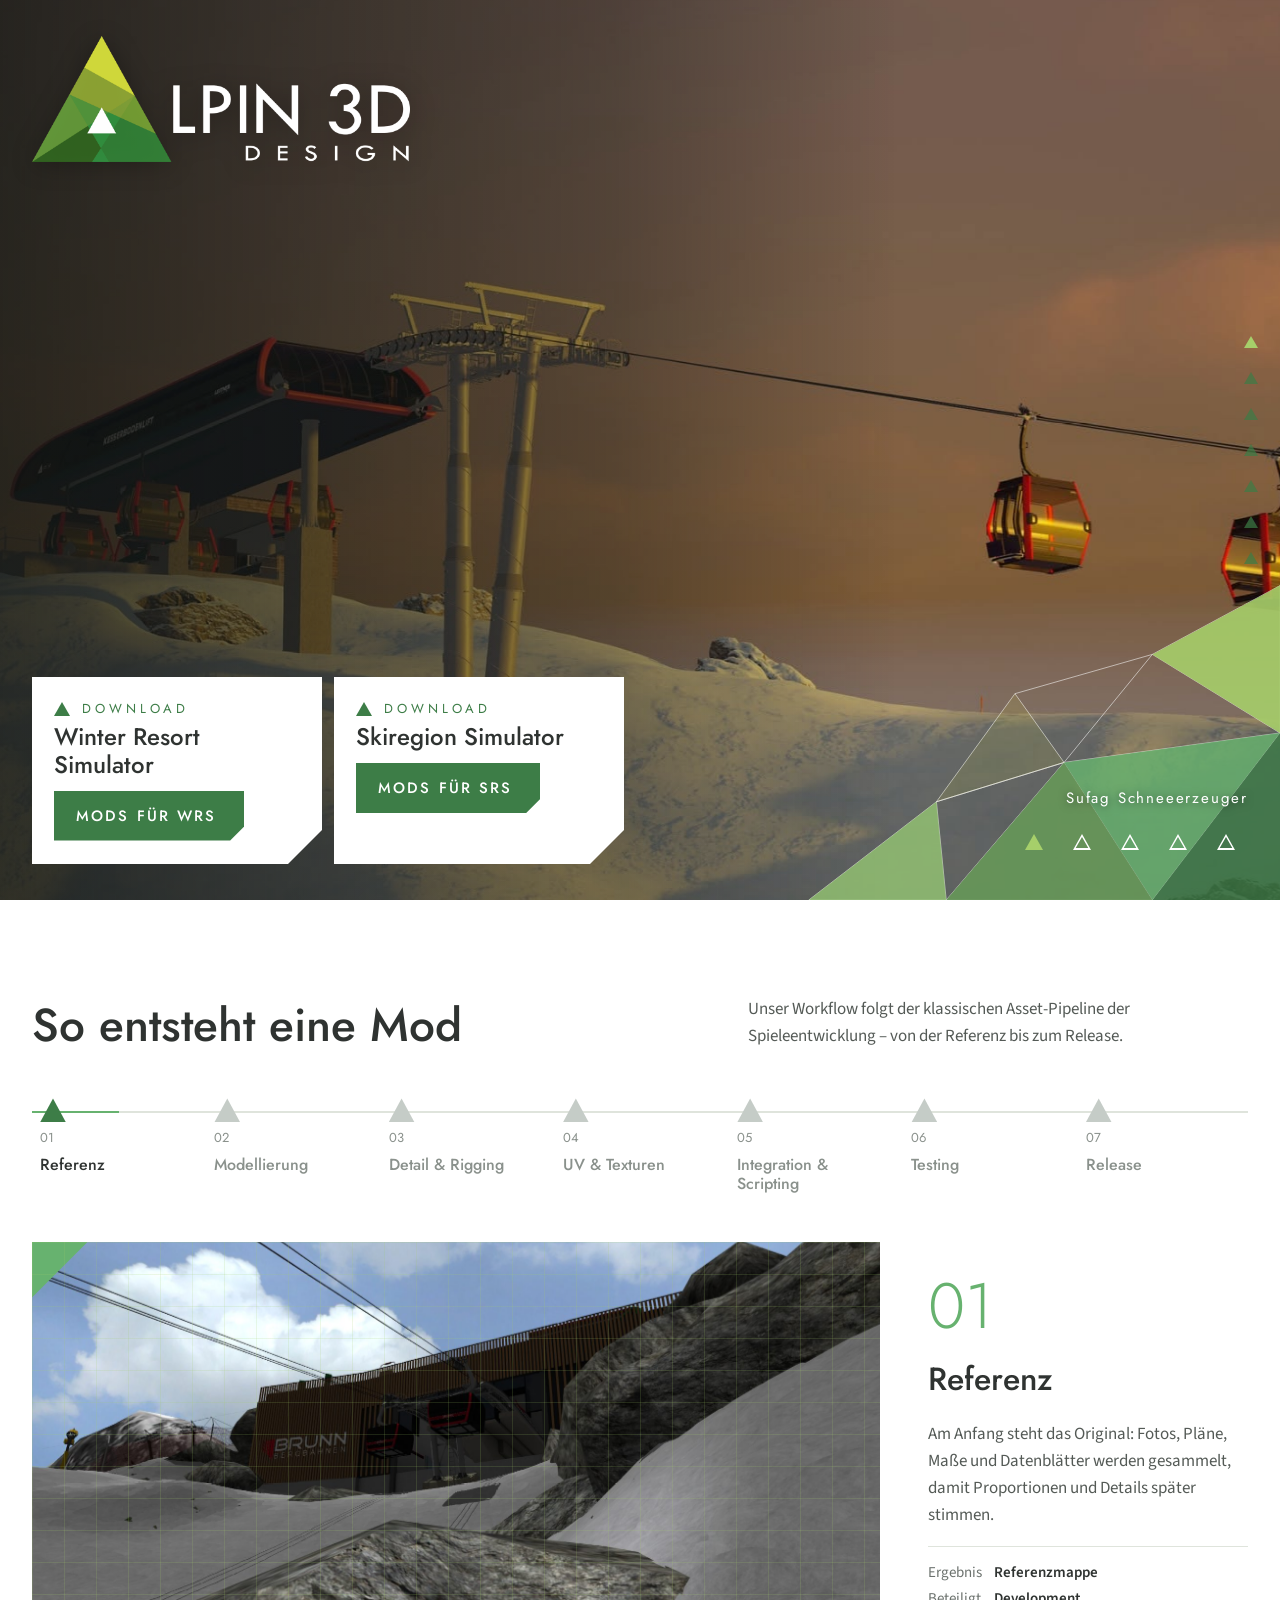
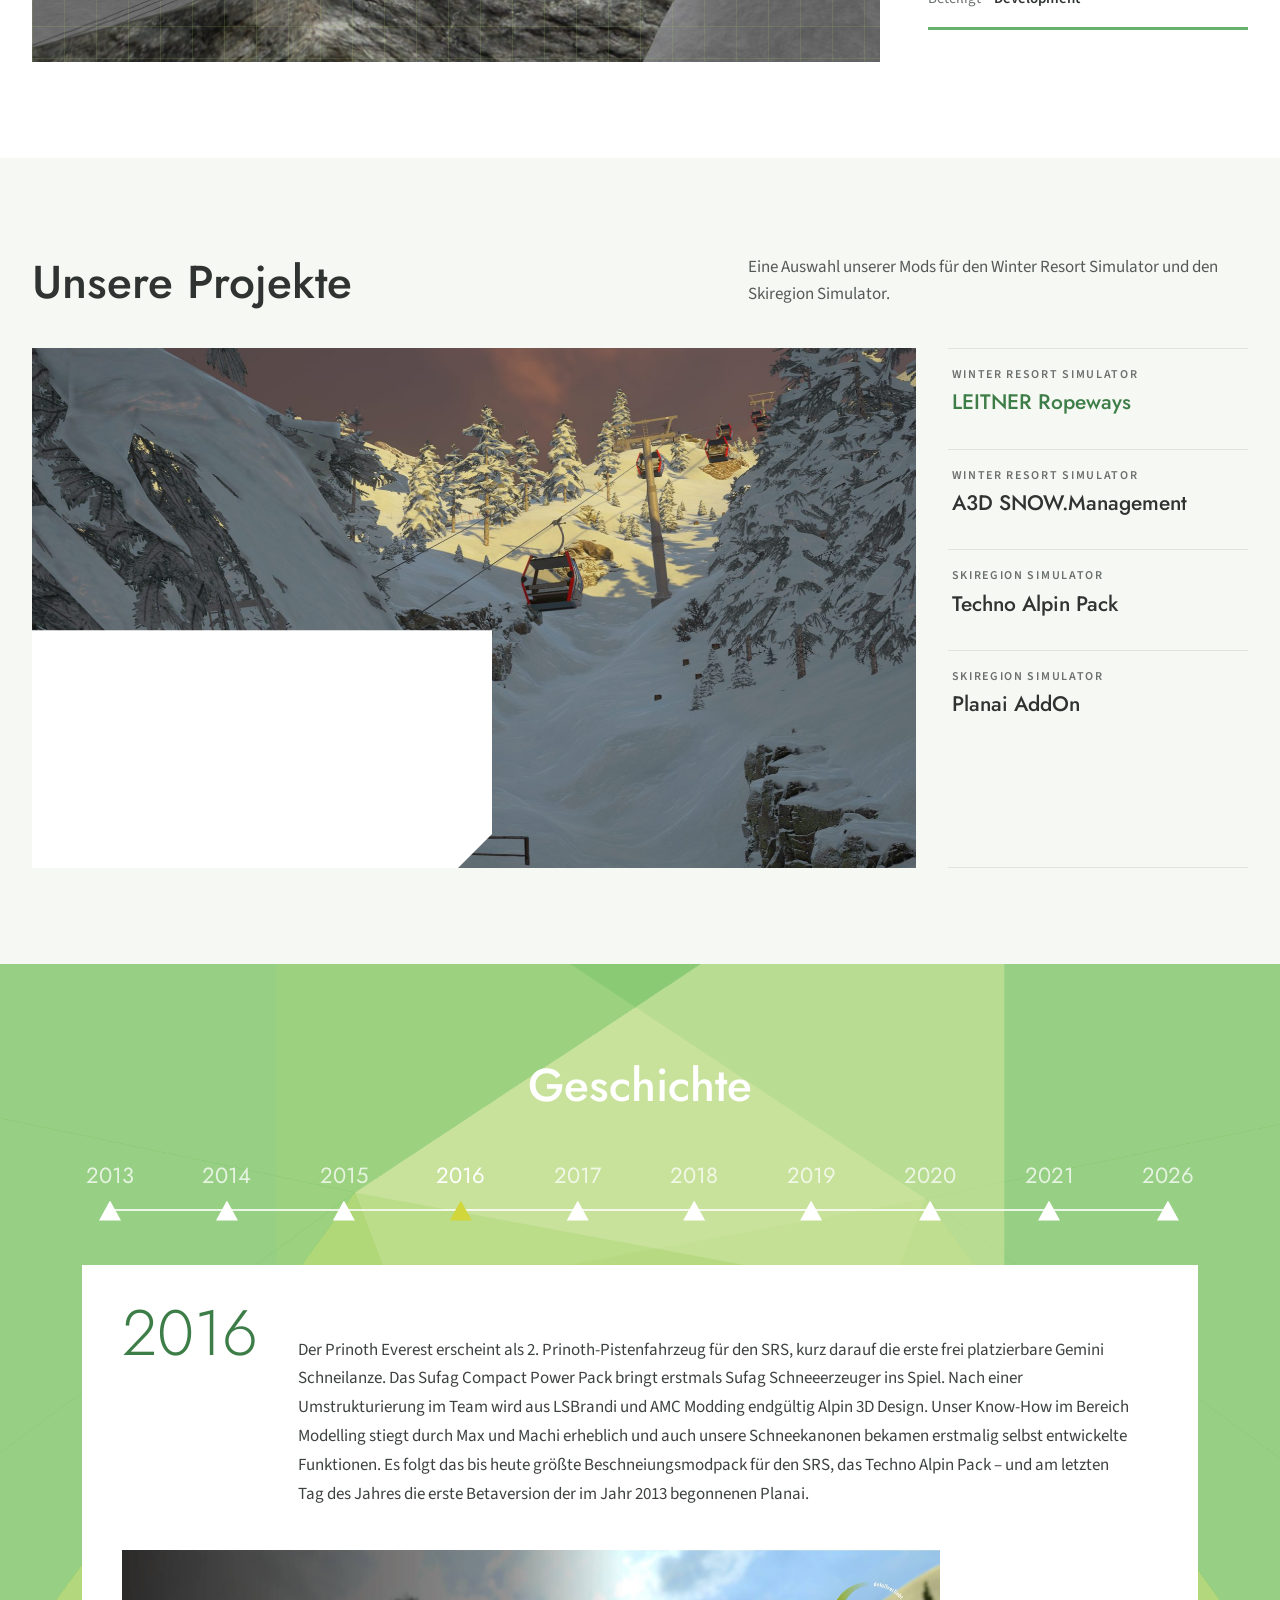
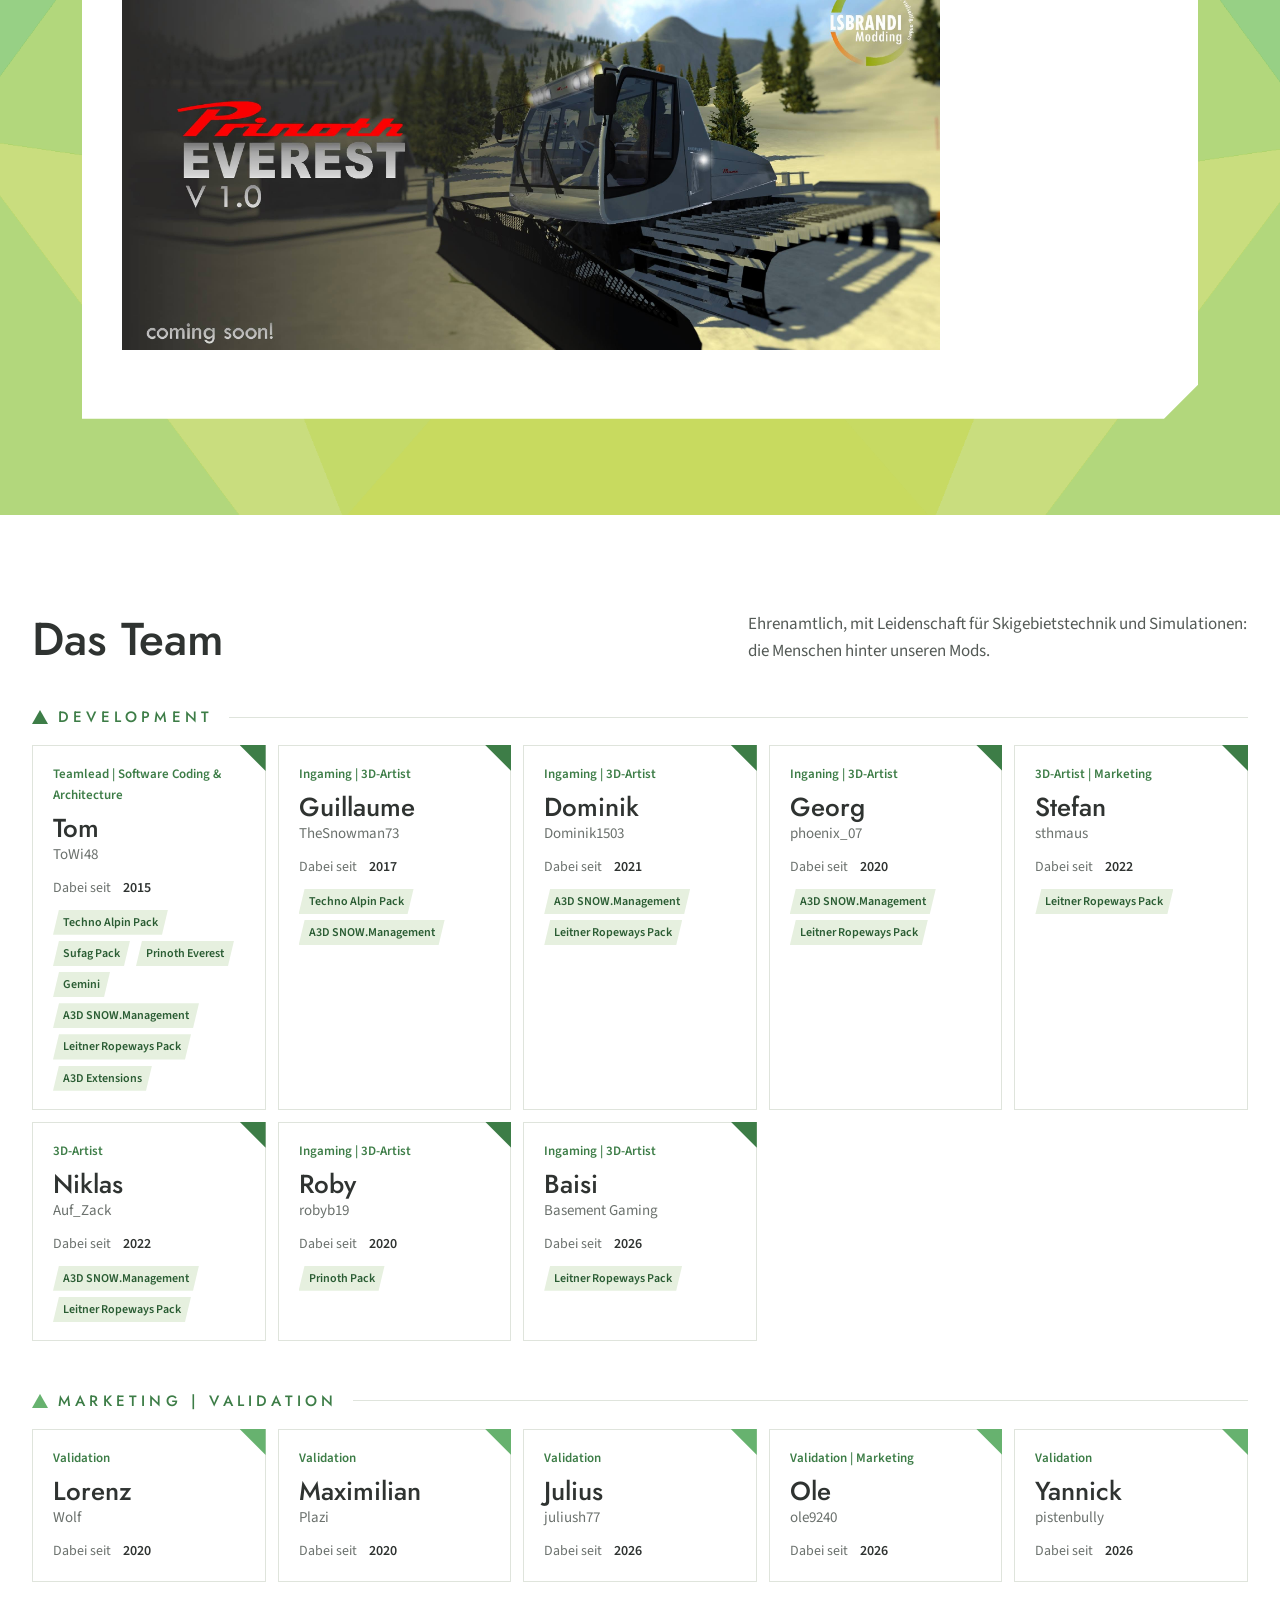
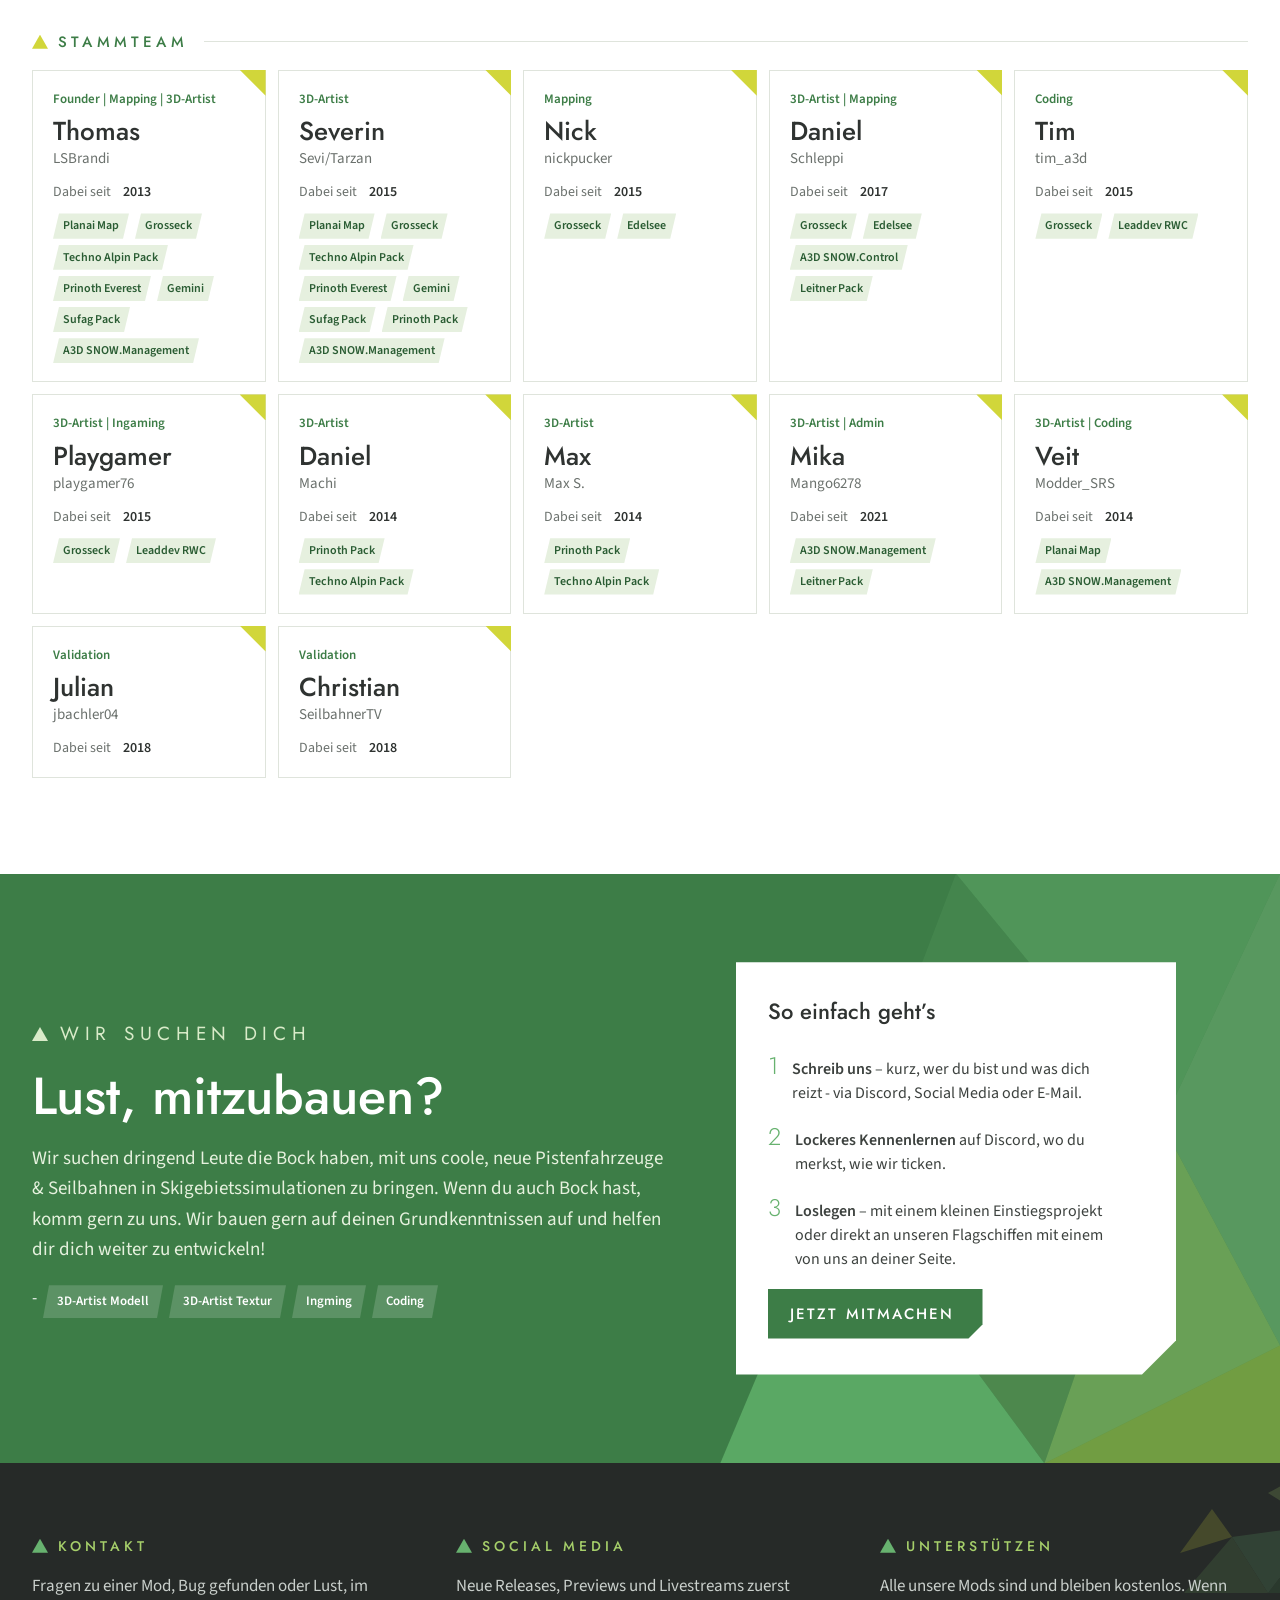
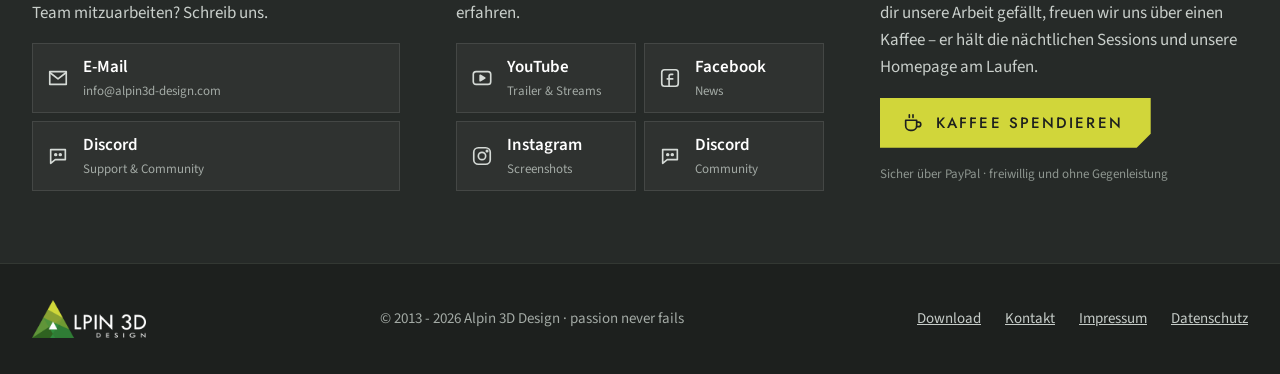
==== commit 7ee87c43: "updated snowmans name" ====
--- a/index.html
+++ b/index.html
@@ -625,7 +625,7 @@
               </article>
               <article class="member">
                 <p class="member__role">Ingaming | 3D-Artist</p>
-                <h4>Guliaume</h4>
+                <h4>Guillaume</h4>
                 <p class="member__nick">TheSnowman73</p>
                 <dl>
                   <dt>Dabei seit</dt>
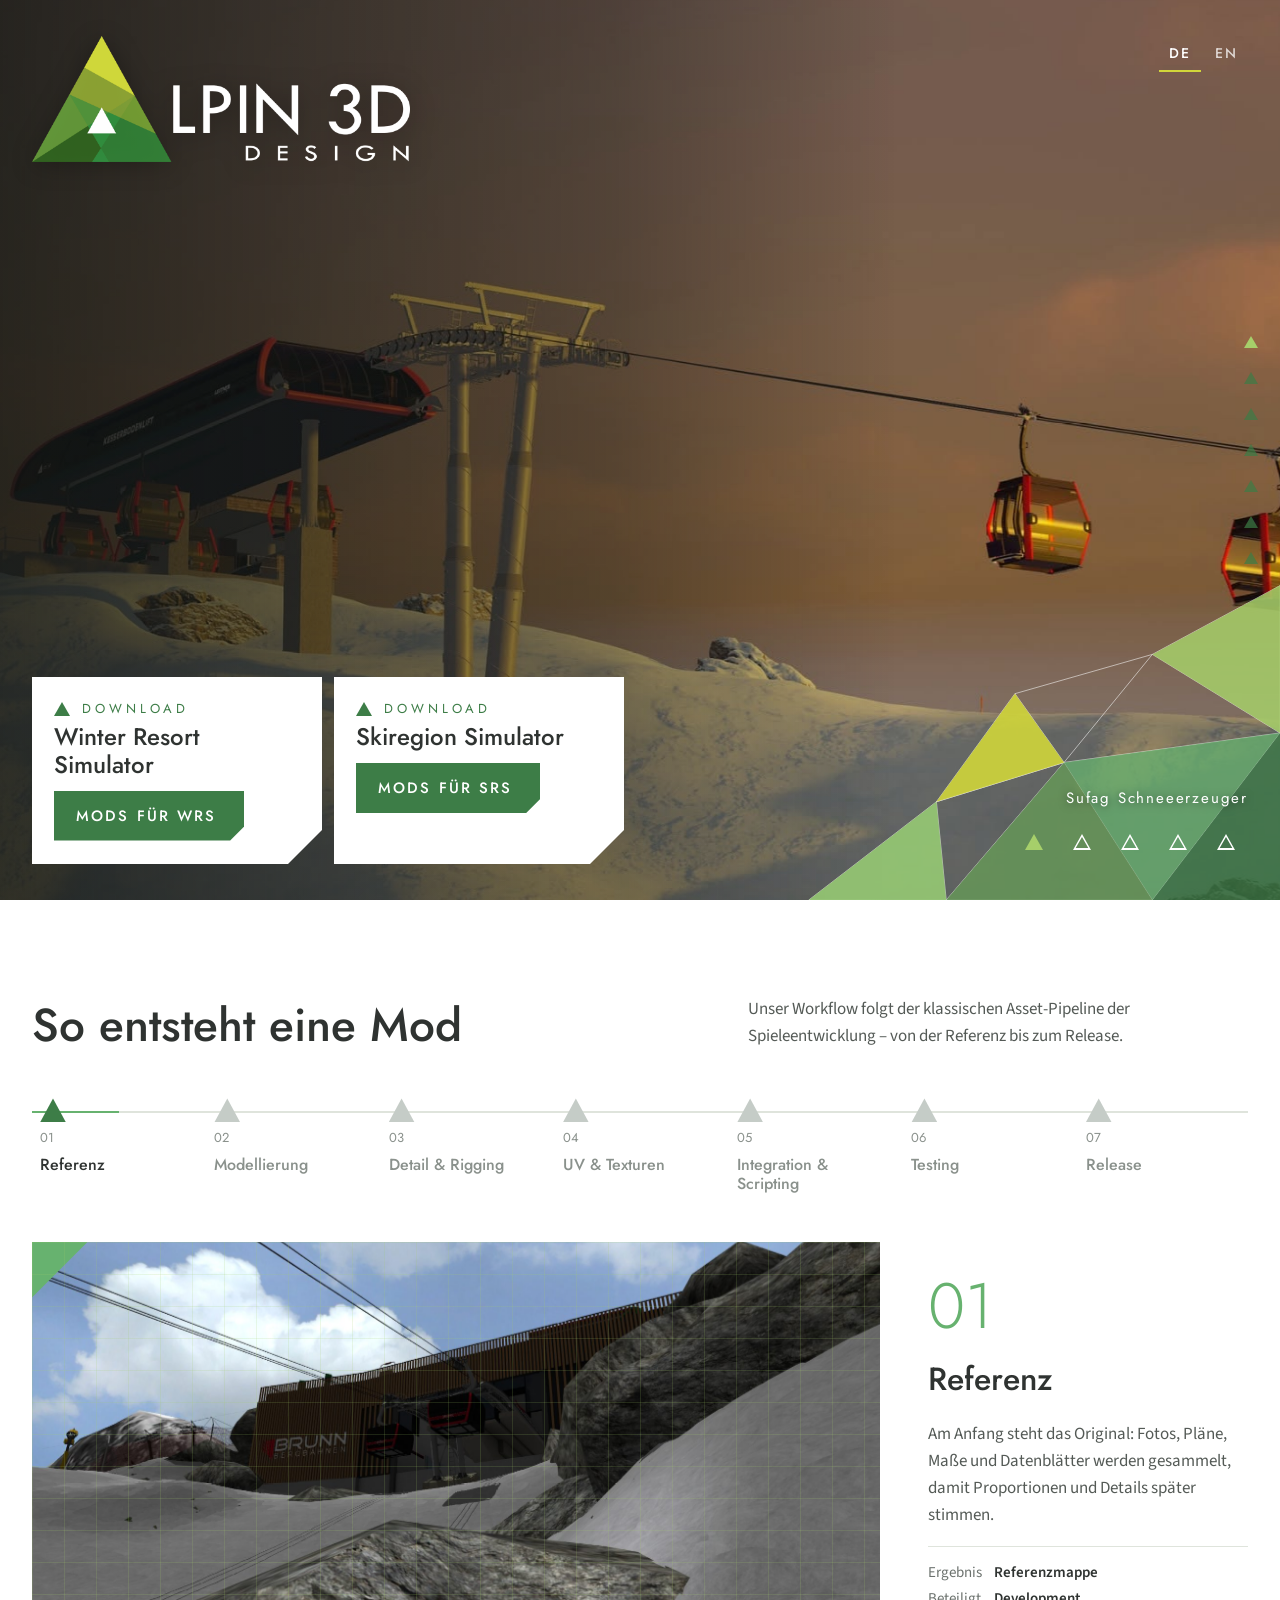
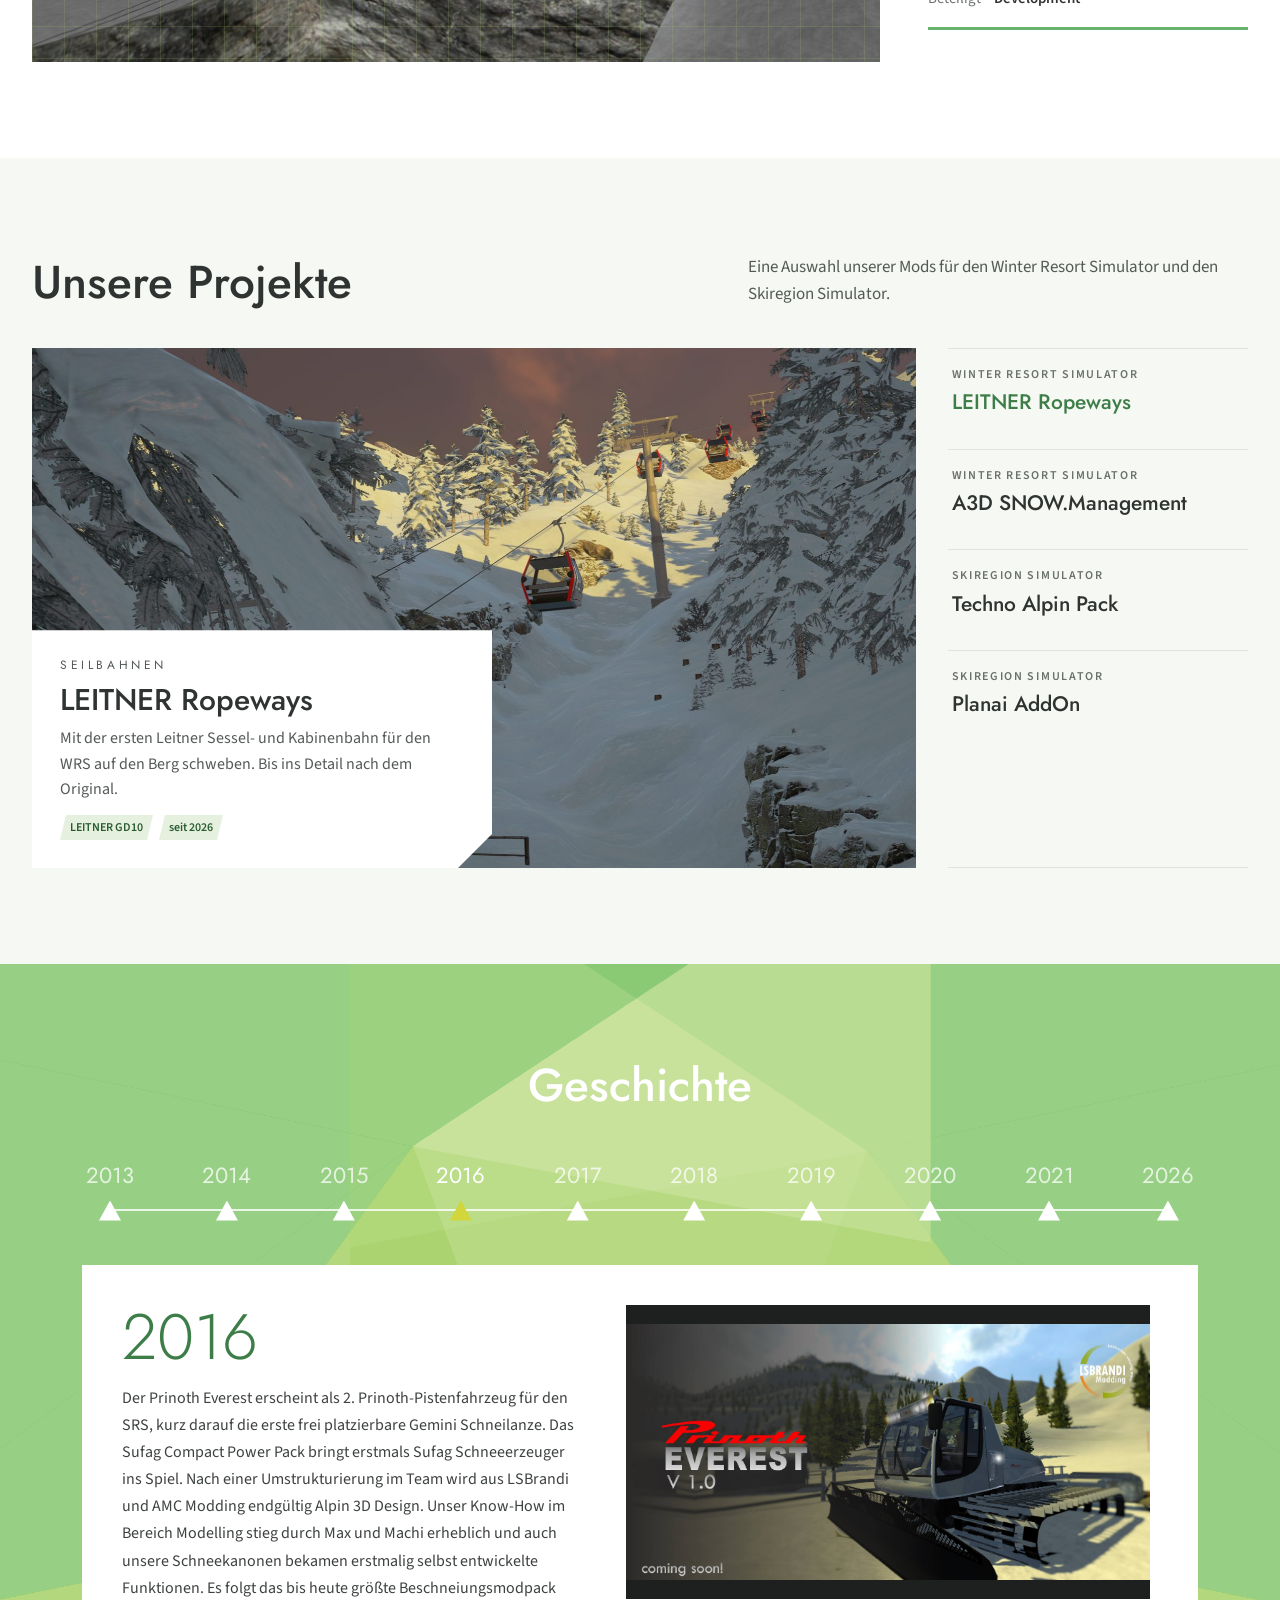
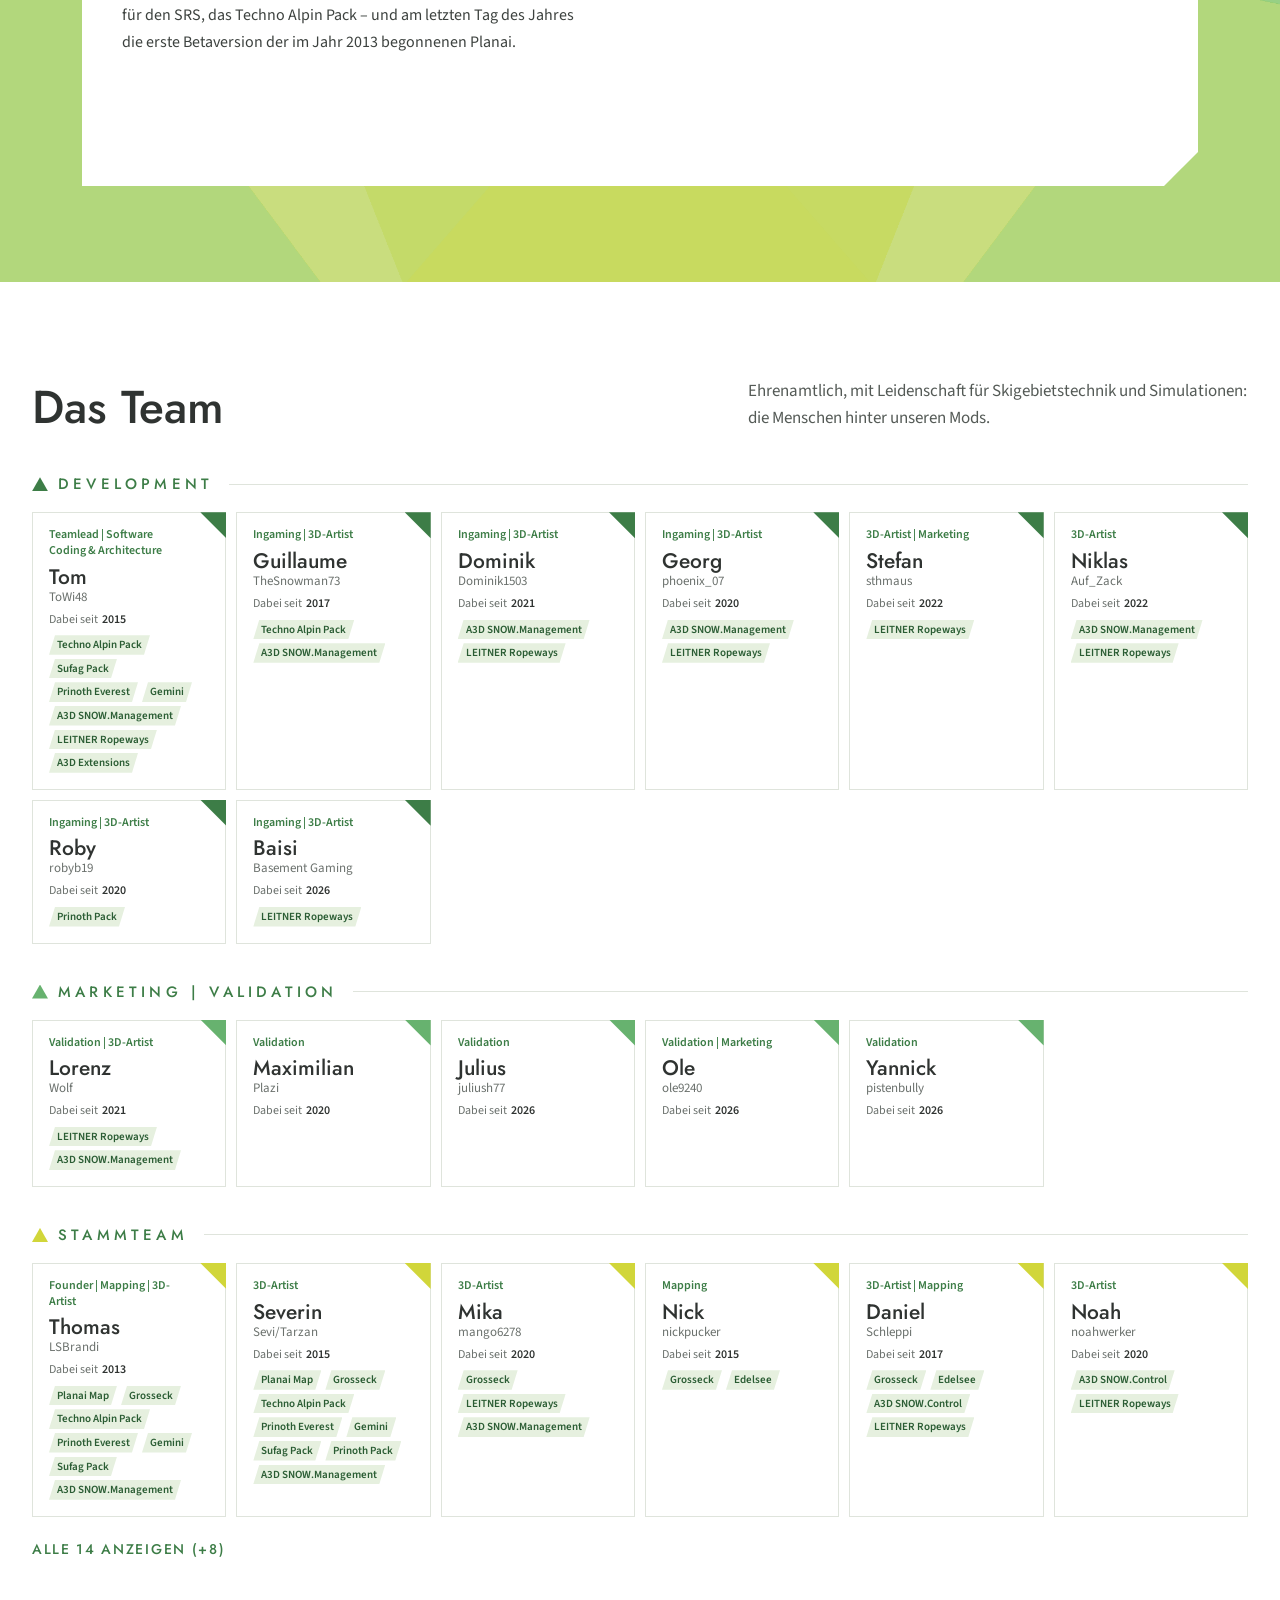
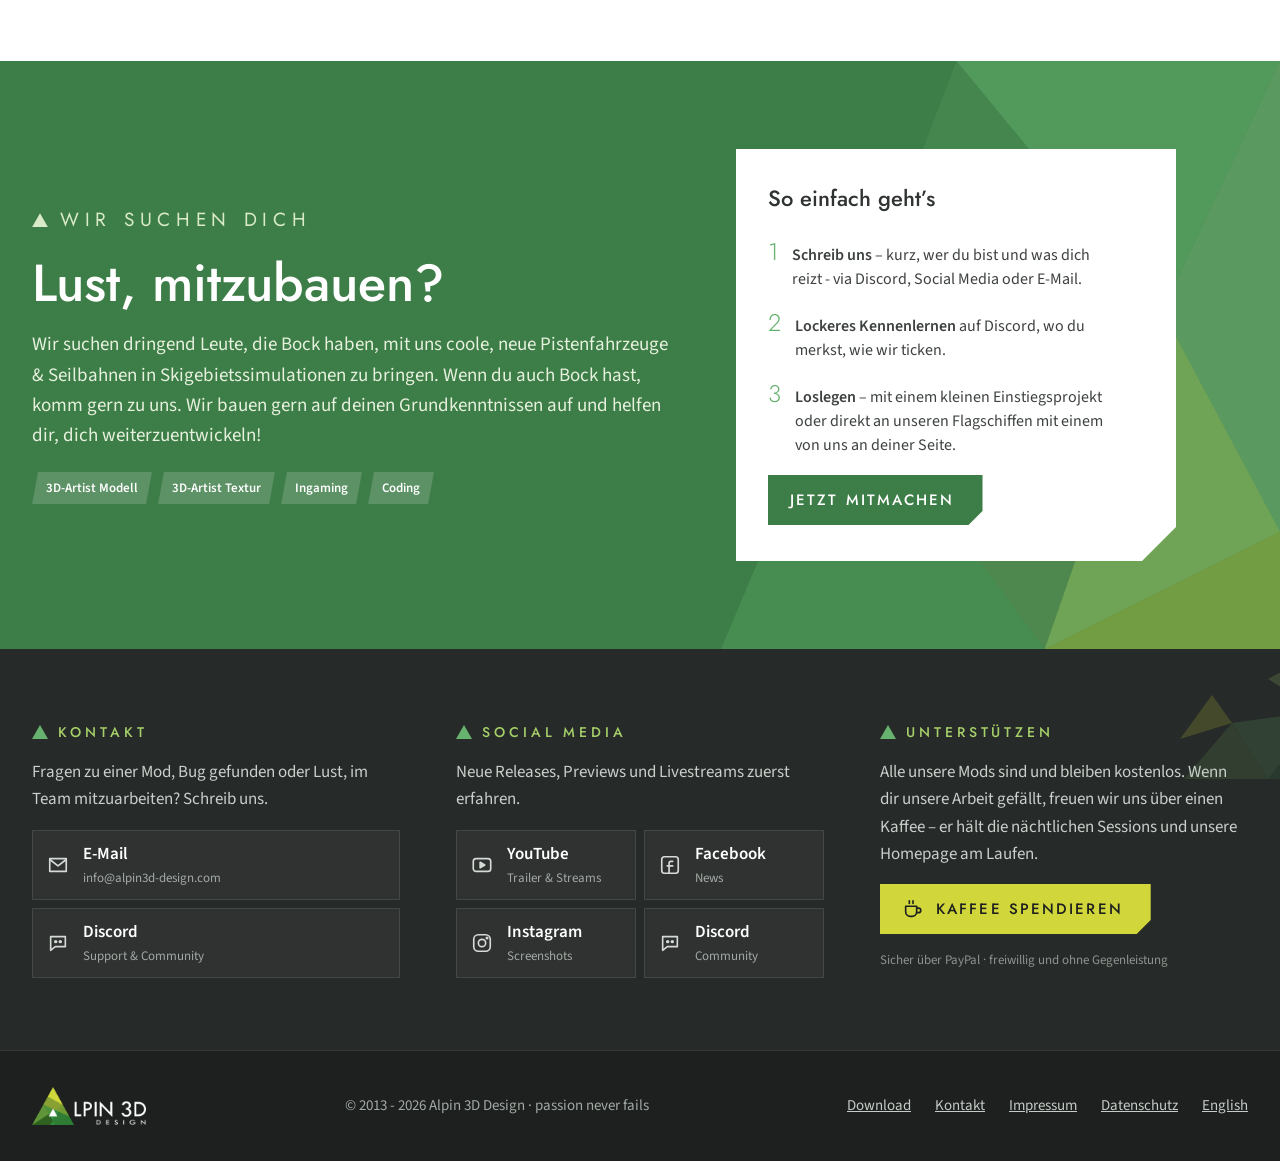
==== commit 2a9f1af8: "added people and english version" ====
--- a/index.html
+++ b/index.html
@@ -3,12 +3,101 @@
   <head>
     <meta charset="utf-8" />
     <meta name="viewport" content="width=device-width, initial-scale=1" />
-    <title>Alpin 3D Design – Kostenlose Mods</title>
+    <title>
+      Alpin 3D Design – Kostenlose Mods für Winter Resort Simulator &amp;
+      Skiregion Simulator
+    </title>
     <meta
       name="description"
-      content="Alpin 3D Design: kostenlose Mods für den Winter Resort Simulator und den Skiregion Simulator – Seilbahnen, Beschneiung, Pistenfahrzeuge und Skigebiete."
+      content="Kostenlose Mods für den Winter Resort Simulator (WRS 2) und den Skiregion Simulator: LEITNER Seilbahnen, A3D SNOW.Management mit Sufag-, Techno Alpin- und Lenco-Schneeerzeugern, Prinoth-Pistenfahrzeuge und Maps wie die Planai."
     />
-    <link rel="icon" href="assets/img/favicon.png" />
+    <meta name="robots" content="index, follow, max-image-preview:large" />
+    <meta name="author" content="Alpin 3D Design" />
+    <meta name="theme-color" content="#3d7d47" />
+    <!-- Domain anpassen, falls die Seite unter einer anderen Adresse läuft -->
+    <link rel="canonical" href="https://alpin3d-design.com/" />
+    <!-- Sprachversionen (Gegenstück in en/index.html) -->
+    <link rel="alternate" hreflang="de" href="https://alpin3d-design.com/" />
+    <link rel="alternate" hreflang="en" href="https://alpin3d-design.com/en/" />
+    <link
+      rel="alternate"
+      hreflang="x-default"
+      href="https://alpin3d-design.com/en/"
+    />
+
+    <!-- Vorschau beim Teilen (Discord, Facebook, WhatsApp, X …) -->
+    <meta property="og:type" content="website" />
+    <meta property="og:locale" content="de_DE" />
+    <meta property="og:site_name" content="Alpin 3D Design" />
+    <meta property="og:url" content="https://alpin3d-design.com/" />
+    <meta
+      property="og:title"
+      content="Alpin 3D Design – Kostenlose Mods für WRS &amp; SRS"
+    />
+    <meta
+      property="og:description"
+      content="LEITNER Seilbahnen, Schneeerzeuger, Pistenfahrzeuge und Skigebiete – kostenlos für den Winter Resort Simulator und den Skiregion Simulator."
+    />
+    <meta
+      property="og:image"
+      content="https://alpin3d-design.com/assets/img/gondelbahn-abend.jpg"
+    />
+    <meta property="og:image:width" content="1920" />
+    <meta property="og:image:height" content="1096" />
+    <meta
+      property="og:image:alt"
+      content="LEITNER Gondelbahn am Abend im Winter Resort Simulator"
+    />
+    <meta name="twitter:card" content="summary_large_image" />
+
+    <script type="application/ld+json">
+      {
+        "@context": "https://schema.org",
+        "@graph": [
+          {
+            "@type": "Organization",
+            "@id": "https://alpin3d-design.com/#org",
+            "name": "Alpin 3D Design",
+            "alternateName": ["A3D", "LSBrandi Modding"],
+            "url": "https://alpin3d-design.com/",
+            "logo": "https://alpin3d-design.com/assets/img/logo.png",
+            "foundingDate": "2013",
+            "slogan": "passion never fails",
+            "email": "info@alpin3d-design.com",
+            "sameAs": [
+              "https://www.youtube.com/@Alpin3DDesign",
+              "https://www.facebook.com/alpin3ddesign",
+              "https://www.instagram.com/alpin3ddesign/",
+              "https://steamcommunity.com/id/alpin3d-design/myworkshopfiles/"
+            ]
+          },
+          {
+            "@type": "WebSite",
+            "@id": "https://alpin3d-design.com/#website",
+            "url": "https://alpin3d-design.com/",
+            "name": "Alpin 3D Design",
+            "inLanguage": "de",
+            "publisher": { "@id": "https://alpin3d-design.com/#org" }
+          }
+        ]
+      }
+    </script>
+
+    <link rel="icon" href="assets/img/favicon.png" type="image/png" />
+    <link rel="apple-touch-icon" href="assets/img/favicon.png" />
+    <link
+      rel="preload"
+      href="assets/img/leitner_bs.jpg"
+      as="image"
+      fetchpriority="high"
+    />
+    <link
+      rel="preload"
+      href="assets/fonts/source-sans-3-latin-400-normal.woff2"
+      as="font"
+      type="font/woff2"
+      crossorigin
+    />
     <link rel="stylesheet" href="css/fonts.css" />
     <link rel="stylesheet" href="css/base.css" />
     <link rel="stylesheet" href="css/railnav.css" />
@@ -22,6 +111,7 @@
     <script src="js/main.js" defer></script>
   </head>
   <body>
+    <main>
     <!-- =====================================================================
      TITELSEITE
      Eine Slide = ein <article class="hero__slide"> mit Bild und drei Texten.
@@ -30,8 +120,11 @@
     <section id="top" class="hero" data-nav="Start" data-interval="6500">
       <div class="container hero__inner">
         <a class="hero__logo" href="#top"
-          ><img src="assets/img/logo.png" alt="Alpin 3D Design"
-        /></a>
+          ><img src="assets/img/logo.png" alt="Alpin 3D Design" width="1200" height="400" /></a>
+        <nav class="lang-switch" aria-label="Sprache">
+          <a href="index.html" lang="de" aria-current="page">DE</a>
+          <a href="en/index.html" lang="en" hreflang="en">EN</a>
+        </nav>
         <h1 class="sr-only">
           Alpin 3D Design – kostenlose Mods für den Winter Resort Simulator und
           den Skiregion Simulator
@@ -42,8 +135,7 @@
             <img
               class="focus-right hero__img"
               src="assets/img/leitner_bs.jpg"
-              alt=""
-            />
+              alt="LEITNER Sesselbahn im Winter Resort Simulator 2" width="2048" height="1077" fetchpriority="high" />
             <!-- <div class="hero__copy">
               <p class="eyebrow">Beschneiung · 100 % kostenlos</p>
               <h2>Schnee auf Knopfdruck.</h2>
@@ -59,7 +151,7 @@
             class="hero__slide"
             data-label="Gondelbahn · Winter Resort Simulator"
           >
-            <img class="hero__img" src="assets/img/gondelbahn-wrs.jpg" alt="" />
+            <img class="hero__img" src="assets/img/gondelbahn-wrs.jpg" alt="Gondelbahn im Winter Resort Simulator" width="1920" height="1077" loading="lazy" decoding="async" />
             <!-- <div class="hero__copy">
               <p class="eyebrow">Seilbahnen · Winter Resort Simulator</p>
               <h2>Wintersport, Polygon für Polygon.</h2>
@@ -74,7 +166,7 @@
             class="hero__slide"
             data-label="Projekt Brunn · Skiregion Simulator"
           >
-            <img class="hero__img" src="assets/img/brunn.jpg" alt="" />
+            <img class="hero__img" src="assets/img/brunn.jpg" alt="Leitner 3S-Bahn von Projekt Brunn im Skiregion Simulator" width="1800" height="1013" loading="lazy" decoding="async" />
             <!-- <div class="hero__copy">
               <p class="eyebrow">Projekt Brunn · Skiregion Simulator</p>
               <h2>Die erste 3S-Bahn im Spiel.</h2>
@@ -93,8 +185,7 @@
             <img
               class="hero__img"
               src="assets/img/techno-alpin-t60.jpg"
-              alt=""
-            />
+              alt="Techno Alpin T60 Schneeerzeuger im Skiregion Simulator" width="1800" height="1013" loading="lazy" decoding="async" />
             <!-- <div class="hero__copy">
               <p class="eyebrow">Techno Alpin Pack · Skiregion Simulator</p>
               <h2>Unser größtes Beschneiungspack.</h2>
@@ -109,7 +200,7 @@
             class="hero__slide"
             data-label="Pistenfahrzeuge · Winter Resort Simulator"
           >
-            <img class="hero__img" src="assets/img/pistenfahrzeug.jpg" alt="" />
+            <img class="hero__img" src="assets/img/pistenfahrzeug.jpg" alt="Pistenfahrzeug im Winter Resort Simulator" width="1800" height="1012" loading="lazy" decoding="async" />
             <!-- <div class="hero__copy">
               <p class="eyebrow">Pistenfahrzeuge · Winter Resort Simulator</p>
               <h2>Perfekte Piste, jede Nacht.</h2>
@@ -168,8 +259,7 @@
             <figure class="step__media step__media--grid">
               <img
                 src="assets/img/brunn.jpg"
-                alt="Referenz: Bergstation Brunn"
-              />
+                alt="Referenz: Bergstation Brunn" width="1800" height="1013" loading="lazy" decoding="async" />
             </figure>
             <div class="step__body">
               <h3>Referenz</h3>
@@ -191,8 +281,7 @@
             <figure class="step__media step__media--contain">
               <img
                 src="assets/img/wireframe.png"
-                alt="Drahtgittermodell eines Schneeerzeugers"
-              />
+                alt="Drahtgittermodell eines Schneeerzeugers" width="769" height="1047" loading="lazy" decoding="async" />
             </figure>
             <div class="step__body">
               <h3>Modellierung</h3>
@@ -214,8 +303,7 @@
             <figure class="step__media">
               <img
                 src="assets/img/editor-modell.jpg"
-                alt="Untexturiertes Modell im 3D-Editor"
-              />
+                alt="Untexturiertes Modell im 3D-Editor" width="770" height="827" loading="lazy" decoding="async" />
             </figure>
             <div class="step__body">
               <h3>Detail &amp; Rigging</h3>
@@ -238,8 +326,7 @@
               <img
                 class="focus-right"
                 src="assets/img/everest.jpeg"
-                alt="Texturierter Sufag Schneeerzeuger"
-              />
+                alt="Texturierter Sufag Schneeerzeuger" width="2048" height="1088" loading="lazy" decoding="async" />
             </figure>
             <div class="step__body">
               <h3>UV &amp; Texturen</h3>
@@ -261,8 +348,7 @@
               <img
                 class="focus-left"
                 src="assets/img/code.png"
-                alt="Lua-Quellcode einer Mod"
-              />
+                alt="Lua-Quellcode einer Mod" width="1736" height="636" loading="lazy" decoding="async" />
             </figure>
             <div class="step__body">
               <h3>Integration &amp; Scripting</h3>
@@ -285,8 +371,7 @@
               <img
                 class="focus-right"
                 src="assets/img/pistenfahrzeug.jpg"
-                alt="Pistenfahrzeug im Test"
-              />
+                alt="Pistenfahrzeug im Test" width="1800" height="1012" loading="lazy" decoding="async" />
             </figure>
             <div class="step__body">
               <h3>Testing</h3>
@@ -308,8 +393,7 @@
             <figure class="step__media">
               <img
                 src="assets/img/gondelbahn-wrs.jpg"
-                alt="Fertige Gondelbahn im Spiel"
-              />
+                alt="Fertige Gondelbahn im Spiel" width="1920" height="1077" loading="lazy" decoding="async" />
             </figure>
             <div class="step__body">
               <h3>Release</h3>
@@ -351,8 +435,7 @@
               <img
                 class="project__img"
                 src="assets/img/gondelbahn-abend.jpg"
-                alt="LEITNER Ropeways"
-              />
+                alt="LEITNER Ropeways" width="1920" height="1096" loading="lazy" decoding="async" />
               <div class="project__card facet-card">
                 <p class="eyebrow">Seilbahnen</p>
                 <h3>LEITNER Ropeways</h3>
@@ -371,8 +454,7 @@
               <img
                 class="focus-right project__img"
                 src="assets/img/pistenfahrzeug.jpg"
-                alt="Pistenfahrzeug"
-              />
+                alt="Pistenfahrzeug" width="1800" height="1012" loading="lazy" decoding="async" />
               <div class="project__card facet-card">
                 <p class="eyebrow">Fahrzeuge & Schneeerzeuger</p>
                 <h3>A3D SNOW.Management</h3>
@@ -392,8 +474,7 @@
               <img
                 class="focus-right project__img"
                 src="assets/img/techno-alpin-t60.jpg"
-                alt="Techno Alpin T60"
-              />
+                alt="Techno Alpin T60" width="1800" height="1013" loading="lazy" decoding="async" />
               <div class="project__card facet-card">
                 <p class="eyebrow">Beschneiung</p>
                 <h3>Techno Alpin Pack</h3>
@@ -415,8 +496,7 @@
               <img
                 class="focus-right project__img"
                 src="assets/img/planai.jpg"
-                alt="Planai AddOn"
-              />
+                alt="Planai AddOn" width="2048" height="1151" loading="lazy" decoding="async" />
               <div class="project__card facet-card">
                 <p class="eyebrow">Maps</p>
                 <h3>Planai AddOn</h3>
@@ -451,24 +531,32 @@
             <p>
               LSBrandi und AMC Modding werden durch Thomas Brandl gegründet. Das Ziel: die realitätsnahe Nachbildung der Schladminger Planai! 
             </p>
-            <br>
-            <img
+            <div class="gallery">
+              <img
                 src="assets/img/planai_2013.jpeg"
-                alt="Quellcode des Snow.Manager"
-                height="400"
+                alt="Erste Version der Schladminger Planai im Skiregion Simulator (2013)"
+                width="943"
+                height="753"
+                loading="lazy"
+                decoding="async"
               />
+            </div>
           </li>
           <li class="timeline__entry facet-card">
             <h3>2014</h3>
             <p>
               Die Planai wächst weiter und immer mehr Leute arbeiten an dem ambitionierten Projekt der einzigen realen Nachbildung eines Skigebiets im Skiregion Simulator von Giants Software mit. Wir durften Veit und Simon im Team willkommen heißen.
             </p>
-            <br>
-            <img
+            <div class="gallery">
+              <img
                 src="assets/img/planai_2014.jpg"
-                alt="Quellcode des Snow.Manager"
-                height="400"
+                alt="Ausbau der Planai-Map im Skiregion Simulator (2014)"
+                width="1920"
+                height="1080"
+                loading="lazy"
+                decoding="async"
               />
+            </div>
           </li>
           <li class="timeline__entry facet-card">
             <h3>2015</h3>
@@ -477,11 +565,16 @@
               für das zukünftige Techno Alpin Pack. Auch die erste Map von
               LSBrandi Modding, Grosseck, geht online. Ganz nebenbei beginnen Modder des weltbekannten Mountain Modding Teams die Projekte des Herrn Brandl zu unterstützen. Dadurch kamen Sevi, Nick, Tim und Tom ins Team.
             </p>
-            <img
+            <div class="gallery">
+              <img
                 src="assets/img/grosseck_2015.jpg"
-                alt="Quellcode des Snow.Manager"
-                height="400"
+                alt="Grosseck – erste Map von LSBrandi Modding für den Skiregion Simulator"
+                width="1500"
+                height="842"
+                loading="lazy"
+                decoding="async"
               />
+            </div>
           </li>
           <li class="timeline__entry facet-card is-active">
             <h3>2016</h3>
@@ -490,15 +583,20 @@
               den SRS, kurz darauf die erste frei platzierbare Gemini
               Schneilanze. Das Sufag Compact Power Pack bringt erstmals Sufag
               Schneeerzeuger ins Spiel. Nach einer Umstrukturierung im Team wird
-              aus LSBrandi und AMC Modding endgültig Alpin 3D Design. Unser Know-How im Bereich Modelling stiegt durch Max und Machi erheblich und auch unsere Schneekanonen bekamen erstmalig selbst entwickelte Funktionen.
+              aus LSBrandi und AMC Modding endgültig Alpin 3D Design. Unser Know-How im Bereich Modelling stieg durch Max und Machi erheblich und auch unsere Schneekanonen bekamen erstmalig selbst entwickelte Funktionen.
               Es folgt das bis heute größte Beschneiungsmodpack für den SRS, das Techno Alpin Pack –
               und am letzten Tag des Jahres die erste Betaversion der im Jahr 2013 begonnenen Planai.
             </p>
-            <img
+            <div class="gallery">
+              <img
                 src="assets/img/prinoth_2016.jpg"
-                alt="Quellcode des Snow.Manager"
-                height="400"
+                alt="Prinoth Everest Pistenfahrzeug für den Skiregion Simulator"
+                width="2928"
+                height="1431"
+                loading="lazy"
+                decoding="async"
               />
+            </div>
           </li>
           <li class="timeline__entry facet-card">
             <h3>2017</h3>
@@ -508,79 +606,133 @@
               Software, die unabhängig vom SRS arbeitet und den Saisonwechsel
               enorm erleichtert. Außerdem starteten wir in eine Entwicklung, die wir nie finalisieren werden: Artificial Snow Control, kurz ASC. 
               Als Beschneiungsmanagementsystem sollte dieser Skriptmod eine realistische Beschneiung durch zentrale Ansteuerung, Wetter, Pumpstationen und 
-              realistischer Bediehnung aller auch nicht hauseigener Schneeerzeuger ermöglichen. Der Winter Resort Simulator als Nachfolger des SRS erschien jedoch eher.
+              realistischer Bedienung aller auch nicht hauseigener Schneeerzeuger ermöglichen. Der Winter Resort Simulator als Nachfolger des SRS erschien jedoch früher.
             </p>
-            <img
+            <div class="gallery">
+              <img
                 src="assets/img/brunn_2017.jpg"
-                alt="Quellcode des Snow.Manager"
-                height="400"
+                alt="Projekt Brunn mit der Leitner 3S-Bahn im Skiregion Simulator"
+                width="1920"
+                height="1080"
+                loading="lazy"
+                decoding="async"
               />
+              <img
+                src="assets/img/brunn.jpg"
+                alt="Bergstation der 3S-Bahn von Projekt Brunn"
+                width="1800"
+                height="1013"
+                loading="lazy"
+                decoding="async"
+              />
+            </div>
           </li>
           <li class="timeline__entry facet-card">
             <h3>2018</h3>
             <p>
               Mit einem Livestream wird das Jahr eingeläutet: 6 Jahre LSBrandi
               Modding &amp; Alpin 3D Design. Noch nie liefen so viele Projekte
-              gleichzeitig. Wir veröffentlichten ein großes Update für das Sufag Pack mit der Peak und sämtlichen Turmvariationen. Ebenfalls enthalten war die ersteAuskopplung aus unserem ASC, das realistische Startverhalten einer Schneekanone.
+              gleichzeitig. Wir veröffentlichten ein großes Update für das Sufag Pack mit der Peak und sämtlichen Turmvariationen. Ebenfalls enthalten war die erste Auskopplung aus unserem ASC, das realistische Startverhalten einer Schneekanone.
               Eine weitere Map erblickte das Licht der Welt: Edelsee und mit ihr auch unsere erste eigene Seilbahnsteuerung RWC.
-              Zusammen mit Snowman73 schafften wir es, am ende des Jahres das Techno Alpin Lanzenpack allen kostenfrei zum Download zur Verfügung zu stellen.
+              Zusammen mit Snowman73 schafften wir es, am Ende des Jahres das Techno Alpin Lanzenpack allen kostenfrei zum Download zur Verfügung zu stellen.
             </p>
-            <img
+            <div class="gallery">
+              <img
                 src="assets/img/edelsee_2018.jpg"
-                alt="Quellcode des Snow.Manager"
-                height="400"
+                alt="Map Edelsee mit eigener Seilbahnsteuerung RWC"
+                width="1600"
+                height="900"
+                loading="lazy"
+                decoding="async"
               />
+            </div>
           </li>
           <li class="timeline__entry facet-card">
             <h3>2019</h3>
             <p>
               Während es in der Branche einiges an Unruhe aufgrund eines neu angekündigten Simulationsspiels gab, entwickelten wir eifrig weiter an Edelsee, unserer Schneekanonensteuerung ASC als auch unserer neuen Seilbahnsteuerung RWC. Im Februar konnten wir
-              dadurch das erste mal eine Leitner Telemix Anlage realisieren. Speicher- & Multiplayerfähig natürlich from scratch!
+              dadurch das erste Mal eine Leitner Telemix Anlage realisieren. Speicher- & Multiplayerfähig natürlich from scratch!
             </p>
-            <img
+            <div class="gallery">
+              <img
                 src="assets/img/edelsee_2019.jpg"
-                alt="Quellcode des Snow.Manager"
-                height="400"
+                alt="Leitner Telemix-Anlage auf der Map Edelsee"
+                width="1600"
+                height="900"
+                loading="lazy"
+                decoding="async"
               />
+            </div>
           </li>
           <li class="timeline__entry facet-card">
             <h3>2020</h3>
             <p>
-              In diesem Jahr war es dann nun soweit: Der WRS war draußen, die Moddingtools ebenfalls und somit veröffentlichten wir zusammen mit dem SRTD unser bekanntes Sufag Pack aus dem SRS auch hier. Natürlich mit selbigem Funktionsumfgang. In den nachfolgenden Jahren
-              wurde dieses immer weiter durch Schneeerzeuger der Firma Techno Alpin und Lenko sowie Pistenfahrzeuge der Firma Prinoth erweitert, sodass schnell eine Umbenennung in A3D SNOW.Management erfolgte. Inzwischen ist dieser Mod mit aktuell knapp 25.000 Abbonenten und 5 Sternen der
+              In diesem Jahr war es dann nun soweit: Der WRS war draußen, die Moddingtools ebenfalls und somit veröffentlichten wir zusammen mit dem SRTD unser bekanntes Sufag Pack aus dem SRS auch hier. Natürlich mit selbigem Funktionsumfang. In den nachfolgenden Jahren
+              wurde dieses immer weiter durch Schneeerzeuger der Firma Techno Alpin und Lenco sowie Pistenfahrzeuge der Firma Prinoth erweitert, sodass schnell eine Umbenennung in A3D SNOW.Management erfolgte. Inzwischen ist dieser Mod mit aktuell knapp 25.000 Abonnenten und 5 Sternen der
               am häufigsten heruntergeladene Mod für den Winter Resort Simulator 2. Außerdem wurde durch Roby unser Prinoth Pack für den SRS signifikant erweitert.
             </p>
-            <img
+            <div class="gallery">
+              <img
                 src="assets/img/WRS2020.jpg"
-                alt="Quellcode des Snow.Manager"
-                height="400"
+                alt="Sufag Schneeerzeuger im Winter Resort Simulator"
+                width="2048"
+                height="1152"
+                loading="lazy"
+                decoding="async"
               />
+            </div>
           </li>
           <li class="timeline__entry facet-card">
             <h3>2021</h3>
             <p>
-              Neben den zahlreichen Updates unseres SNOW.Management Packs machte sich ein Team an ein Update unserer 2016 veröfentlichten Map Grosseck. Die damals werbewirksam auf der Karte angekündigten Großinvestitionen in den Ausbau des Skigebiets wurden damit Realität. 
+              Neben den zahlreichen Updates unseres SNOW.Management Packs machte sich ein Team an ein Update unserer 2016 veröffentlichten Map Grosseck. Die damals werbewirksam auf der Karte angekündigten Großinvestitionen in den Ausbau des Skigebiets wurden damit Realität. 
               Die Map bekam einen ganz neuen Abschnitt hinzu: die Hochalm. Dieses Update wird wohl unsererseits die letzte Veröffentlichung für den Skiregion Simulator bleiben. Gleichzeitig bleibt dies damit auch die einzige Anwendung unserer eigenen Seilbahnsteuerung, 
-              auf die wir knap 8 Jahre lang hingearbeitet haben.
+              auf die wir knapp 8 Jahre lang hingearbeitet haben.
             </p>
-            <img
+            <div class="gallery">
+              <img
                 src="assets/img/grosseck_2021.jpg"
-                alt="Quellcode des Snow.Manager"
-                height="400"
+                alt="Grosseck-Update mit der neuen Hochalm"
+                width="2048"
+                height="1152"
+                loading="lazy"
+                decoding="async"
               />
+            </div>
           </li>
           <li class="timeline__entry facet-card">
             <h3>2026</h3>
             <p>
               In den darauffolgenden Jahren pflegten wir unser A3D SNOW.Management weiter und portierten es in den WRS Season 2. Gleichzeitig warteten wir auch gespannt auf die ersten Modder, die den 2. großen Seilbahnhersteller Leitner Ropeways aus Südtirol in das Spiel bringen.
-              Nachdem dies doch eine ganze Zeit lang nicht passierte, entschlossen wir uns aufgrund der Tatsache, dass wir nunmehr seit 10 Jahren Leitner in der Simulation vertreten lassen, dies auf für den WRS 2 zu tun. In den Jahren entstanden, getrieben durch Dominik, Georg und Niklas zwei Sessellifte unterschiedlister
-              Bauserien, die wir zusammen mit unserer Implementierung der LEITCONTROL Steuerung anfang des Jahres veröffentlichten konnten. Ende 2026 folgte nun, getrieben durch Stefan und Baisi, auch die Erweiterung um zwei Kabinenbahnen.
+              Nachdem dies doch eine ganze Zeit lang nicht passierte, entschlossen wir uns aufgrund der Tatsache, dass wir nunmehr seit 10 Jahren Leitner in der Simulation vertreten lassen, dies auch für den WRS 2 zu tun. In den Jahren entstanden, getrieben durch Dominik, Georg und Niklas zwei Sessellifte unterschiedlichster
+              Bauserien, die wir zusammen mit unserer Implementierung der LEITCONTROL Steuerung Anfang des Jahres veröffentlichen konnten. Ende 2026 folgte nun, getrieben durch Stefan und Baisi, auch die Erweiterung um zwei Kabinenbahnen.
             </p>
-            <img
+            <div class="gallery">
+              <img
                 src="assets/img/leitner_2026.jpg"
-                alt="Quellcode des Snow.Manager"
-                height="400"
+                alt="LEITNER Ropeways Seilbahn im Winter Resort Simulator 2"
+                width="2048"
+                height="1152"
+                loading="lazy"
+                decoding="async"
               />
+              <img
+                src="assets/img/leitner_bs.jpg"
+                alt="LEITNER Sesselbahn mit LEITCONTROL-Steuerung im WRS 2"
+                width="2048"
+                height="1077"
+                loading="lazy"
+                decoding="async"
+              />
+              <img
+                src="assets/img/gondelbahn-abend.jpg"
+                alt="LEITNER Kabinenbahn am Abend im Winter Resort Simulator 2"
+                width="1920"
+                height="1096"
+                loading="lazy"
+                decoding="async"
+              />
+            </div>
           </li>
         </ol>
       </div>
@@ -619,7 +771,7 @@
                   <li>Prinoth Everest</li>
                   <li>Gemini</li>
                   <li>A3D SNOW.Management</li>
-                  <li>Leitner Ropeways Pack</li>
+                  <li>LEITNER Ropeways</li>
                   <li>A3D Extensions</li>
                 </ul>
               </article>
@@ -646,11 +798,11 @@
                 </dl>
                 <ul class="tags">
                   <li>A3D SNOW.Management</li>
-                  <li>Leitner Ropeways Pack</li>
-                </ul>
-              </article>
-              <article class="member">
-                <p class="member__role">Inganing | 3D-Artist</p>
+                  <li>LEITNER Ropeways</li>
+                </ul>
+              </article>
+              <article class="member">
+                <p class="member__role">Ingaming | 3D-Artist</p>
                 <h4>Georg</h4>
                 <p class="member__nick">phoenix_07</p>
                 <dl>
@@ -659,7 +811,7 @@
                 </dl>
                 <ul class="tags">
                   <li>A3D SNOW.Management</li>
-                  <li>Leitner Ropeways Pack</li>
+                  <li>LEITNER Ropeways</li>
                 </ul>
               </article>
               <article class="member">
@@ -671,7 +823,7 @@
                   <dd>2022</dd>
                 </dl>
                 <ul class="tags">
-                  <li>Leitner Ropeways Pack</li>
+                  <li>LEITNER Ropeways</li>
                 </ul>
               </article>
               <article class="member">
@@ -684,7 +836,7 @@
                 </dl>
                 <ul class="tags">
                   <li>A3D SNOW.Management</li>
-                  <li>Leitner Ropeways Pack</li>
+                  <li>LEITNER Ropeways</li>
                 </ul>
               </article>
               <article class="member">
@@ -708,7 +860,7 @@
                   <dd>2026</dd>
                 </dl>
                 <ul class="tags">
-                  <li>Leitner Ropeways Pack</li>
+                  <li>LEITNER Ropeways</li>
                 </ul>
               </article>
             </div>
@@ -718,13 +870,17 @@
             <h3>Marketing | Validation</h3>
             <div class="members">
               <article class="member">
-                <p class="member__role">Validation</p>
+                <p class="member__role">Validation | 3D-Artist</p>
                 <h4>Lorenz</h4>
                 <p class="member__nick">Wolf</p>
                 <dl>
                   <dt>Dabei seit</dt>
-                  <dd>2020</dd>
-                </dl>
+                  <dd>2021</dd>
+                </dl>
+                <ul class="tags">
+                  <li>LEITNER Ropeways</li>
+                  <li>A3D SNOW.Management</li>
+                </ul>
               </article>
               <article class="member">
                 <p class="member__role">Validation</p>
@@ -765,7 +921,7 @@
             </div>
           </section>
 
-          <section class="team-group team-group--core">
+          <section class="team-group team-group--core" data-show="6">
             <h3>Stammteam</h3>
             <div class="members">
               <article class="member">
@@ -806,6 +962,20 @@
                 </ul>
               </article>
               <article class="member">
+                <p class="member__role">3D-Artist</p>
+                <h4>Mika</h4>
+                <p class="member__nick">mango6278</p>
+                <dl>
+                  <dt>Dabei seit</dt>
+                  <dd>2020</dd>
+                </dl>
+                <ul class="tags">
+                  <li>Grosseck</li>
+                  <li>LEITNER Ropeways</li>
+                  <li>A3D SNOW.Management</li>
+                </ul>
+              </article>
+              <article class="member">
                 <p class="member__role">Mapping</p>
                 <h4>Nick</h4>
                 <p class="member__nick">nickpucker</p>
@@ -830,7 +1000,20 @@
                   <li>Grosseck</li>
                   <li>Edelsee</li>
                   <li>A3D SNOW.Control</li>
-                  <li>Leitner Pack</li>
+                  <li>LEITNER Ropeways</li>
+                </ul>
+              </article>
+              <article class="member">
+                <p class="member__role">3D-Artist</p>
+                <h4>Noah</h4>
+                <p class="member__nick">noahwerker</p>
+                <dl>
+                  <dt>Dabei seit</dt>
+                  <dd>2020</dd>
+                </dl>
+                <ul class="tags">
+                  <li>A3D SNOW.Control</li>
+                  <li>LEITNER Ropeways</li>
                 </ul>
               </article>
               <article class="member">
@@ -852,7 +1035,7 @@
                 <p class="member__nick">playgamer76</p>
                 <dl>
                   <dt>Dabei seit</dt>
-                  <dd>2015</dd>
+                  <dd>2021</dd>
                 </dl>
                 <ul class="tags">
                   <li>Grosseck</li>
@@ -895,7 +1078,7 @@
                 </dl>
                 <ul class="tags">
                   <li>A3D SNOW.Management</li>
-                  <li>Leitner Pack</li>
+                  <li>LEITNER Ropeways</li>
                 </ul>
               </article>
               <article class="member">
@@ -944,13 +1127,13 @@
           <p class="eyebrow">Wir suchen dich</p>
           <h2>Lust, mitzubauen?</h2>
           <p>
-            Wir suchen dringend Leute die Bock haben, mit uns coole, neue Pistenfahrzeuge & Seilbahnen in Skigebietssimulationen zu bringen.
-            Wenn du auch Bock hast, komm gern zu uns. Wir bauen gern auf deinen Grundkenntnissen auf und helfen dir dich weiter zu entwickeln!
+            Wir suchen dringend Leute, die Bock haben, mit uns coole, neue Pistenfahrzeuge & Seilbahnen in Skigebietssimulationen zu bringen.
+            Wenn du auch Bock hast, komm gern zu uns. Wir bauen gern auf deinen Grundkenntnissen auf und helfen dir, dich weiterzuentwickeln!
           </p>
-          <ul class="tags">-
+          <ul class="tags">
             <li>3D-Artist Modell</li>
             <li>3D-Artist Textur</li>
-            <li>Ingming</li>
+            <li>Ingaming</li>
             <li>Coding</li>
           </ul>
         </div>
@@ -1064,15 +1247,18 @@
       </div>
     </section>
 
+    </main>
+
     <footer class="site-footer">
       <div class="container">
-        <img src="assets/img/logo.png" alt="Alpin 3D Design" />
+        <img src="assets/img/logo.png" alt="Alpin 3D Design" width="1200" height="400" />
         <p>© 2013 - 2026 Alpin 3D Design · passion never fails</p>
         <nav aria-label="Fußzeile">
           <a href="#download">Download</a>
           <a href="#kontakt">Kontakt</a>
           <a href="impressum.html">Impressum</a>
           <a href="datenschutz.html">Datenschutz</a>
+          <a href="en/index.html" lang="en" hreflang="en">English</a>
         </nav>
       </div>
     </footer>
--- a/css/base.css
+++ b/css/base.css
@@ -51,6 +51,7 @@
 img {
   display: block;
   max-width: 100%;
+  height: auto;
 }
 h1,
 h2,
--- a/css/hero.css
+++ b/css/hero.css
@@ -34,6 +34,38 @@
 .hero__bottom {
   position: relative;
   z-index: 2;
+}
+/* Sprachumschalter oben rechts: DE | EN (bündig mit dem Container) */
+.lang-switch {
+  position: absolute;
+  top: clamp(20px, 4vh, 40px);
+  right: max(
+    var(--gutter),
+    calc((100% - var(--container)) / 2 + var(--gutter))
+  );
+  z-index: 3;
+  display: flex;
+  gap: 4px;
+  font-family: var(--font-head);
+  font-size: 14px;
+  font-weight: 500;
+  letter-spacing: 0.14em;
+}
+.lang-switch a {
+  padding: 6px 10px;
+  color: rgba(255, 255, 255, 0.75);
+  text-decoration: none;
+  border-bottom: 2px solid transparent;
+  transition:
+    color 0.2s,
+    border-color 0.2s;
+}
+.lang-switch a:hover {
+  color: var(--white);
+}
+.lang-switch a[aria-current="page"] {
+  color: var(--white);
+  border-color: var(--lime);
 }
 
 .hero__logo {
--- a/css/history.css
+++ b/css/history.css
@@ -68,17 +68,23 @@
 
 .timeline {
   display: grid;
+  grid-template-columns: minmax(0, 1fr); /* sonst wächst die Spalte mit dem Slider */
   padding: 0;
   list-style: none;
 }
+/* Links Jahr + Text, rechts die Bildergalerie */
 .timeline__entry {
   grid-area: 1 / 1;
   min-height: 150px;
-  padding: 36px 64px 40px 40px;
-  display: flex;
-  flex-wrap: wrap;
-  gap: 12px 40px;
-  align-items: baseline;
+  padding: 40px 48px 48px 40px;
+  display: grid;
+  grid-template-columns: minmax(0, 1fr) minmax(0, 1.15fr);
+  grid-template-rows: auto 1fr;
+  grid-template-areas:
+    "year gallery"
+    "text gallery";
+  gap: 16px 48px;
+  align-content: start;
   opacity: 0;
   visibility: hidden;
   transition:
@@ -96,7 +102,7 @@
   margin-bottom: 16px;
 }
 .timeline__entry h3 {
-  flex: 0 0 auto;
+  grid-area: year;
   font-family: var(--font-head);
   font-weight: 300;
   font-size: 64px;
@@ -104,10 +110,162 @@
   color: var(--green-700);
 }
 .timeline__entry p {
-  flex: 1 1 420px;
+  grid-area: text;
   min-width: 0;
+  font-size: 16px;
   line-height: 1.7;
   color: #3d423f;
+}
+/* Einträge ohne Bild: Text über die volle Breite */
+.timeline__entry:not(:has(.gallery)) {
+  grid-template-columns: minmax(0, 1fr);
+  grid-template-areas: "year" "text";
+}
+
+/* ==========================================================================
+   Galerie / Slider: beliebig viele <img> in .gallery.
+   Ab 2 Bildern baut main.js Pfeile, Punkte und Zähler dazu.
+   Wischen per Touch funktioniert über Scroll-Snap auch ohne JS.
+   ========================================================================== */
+.gallery {
+  grid-area: gallery;
+  position: relative;
+  align-self: start;
+  min-width: 0;
+}
+.gallery__track,
+html:not(.js) .gallery {
+  display: flex;
+  overflow-x: auto;
+  scroll-snap-type: x mandatory;
+  scroll-behavior: smooth;
+  overscroll-behavior-x: contain;
+  scrollbar-width: none;
+  /* kein clip-path hier: bricht das Zeichnen von Scroll-Containern */
+  background: var(--dark);
+}
+.gallery__track::-webkit-scrollbar {
+  display: none;
+}
+.gallery img {
+  flex: 0 0 100%;
+  width: 100%;
+  aspect-ratio: 16 / 9;
+  height: auto;
+  /* contain: Bild wird nie abgeschnitten, Ränder dunkel */
+  object-fit: contain;
+  scroll-snap-align: start;
+  cursor: zoom-in;
+}
+
+.gallery__btn {
+  position: absolute;
+  top: 50%;
+  width: 44px;
+  height: 44px;
+  margin-top: -22px;
+  border: 0;
+  display: grid;
+  place-items: center;
+  background: rgba(29, 32, 30, 0.6);
+  color: var(--white);
+  cursor: pointer;
+  opacity: 0;
+  transition:
+    opacity 0.2s,
+    background 0.2s;
+}
+.gallery__btn::before {
+  content: "";
+  width: 12px;
+  height: 14px;
+  background: currentColor;
+  clip-path: polygon(0 0, 100% 50%, 0 100%);
+}
+.gallery__btn--prev {
+  left: 10px;
+}
+.gallery__btn--prev::before {
+  transform: scaleX(-1);
+}
+.gallery__btn--next {
+  right: 10px;
+}
+.gallery:hover .gallery__btn,
+.gallery__btn:focus-visible {
+  opacity: 1;
+}
+.gallery__btn:hover {
+  background: var(--green-700);
+}
+.gallery__btn:disabled {
+  opacity: 0 !important;
+  pointer-events: none;
+}
+
+.gallery__bar {
+  display: flex;
+  align-items: center;
+  justify-content: space-between;
+  gap: 12px;
+  margin-top: 12px;
+}
+.gallery__dots {
+  display: flex;
+  gap: 6px;
+}
+.gallery__dots button {
+  width: 28px;
+  height: 4px;
+  padding: 0;
+  border: 0;
+  background: var(--line);
+  cursor: pointer;
+  transition: background 0.2s;
+}
+.gallery__dots button.is-active {
+  background: var(--green-700);
+}
+.gallery__count {
+  font-family: var(--font-head);
+  font-size: 14px;
+  letter-spacing: 0.1em;
+  color: var(--muted);
+}
+
+/* Großansicht */
+.lightbox {
+  width: min(1600px, 94vw);
+  max-width: none;
+  max-height: 92vh;
+  padding: 0;
+  border: 0;
+  background: transparent;
+}
+.lightbox::backdrop {
+  background: rgba(15, 17, 16, 0.88);
+}
+.lightbox img {
+  width: 100%;
+  max-height: 92vh;
+  object-fit: contain;
+  cursor: zoom-out;
+}
+
+@media (hover: none) {
+  .gallery__btn {
+    opacity: 1;
+  }
+}
+
+@media (max-width: 960px) {
+  .timeline__entry,
+  .timeline__entry:not(:has(.gallery)) {
+    grid-template-columns: minmax(0, 1fr);
+    grid-template-rows: none;
+    grid-template-areas: "year" "text" "gallery";
+    padding: 28px 24px 44px;
+  }
 }
 
 @media (max-width: 820px) {
--- a/css/team.css
+++ b/css/team.css
@@ -5,7 +5,7 @@
 .team {
   display: flex;
   flex-direction: column;
-  gap: 48px;
+  gap: 36px;
 }
 
 .team-group {
@@ -56,16 +56,16 @@
 
 .members {
   display: grid;
-  grid-template-columns: repeat(auto-fill, minmax(230px, 1fr));
-  gap: 12px;
+  grid-template-columns: repeat(auto-fill, minmax(190px, 1fr));
+  gap: 10px;
 }
 
 .member {
   position: relative;
-  padding: 18px 20px;
+  padding: 14px 16px 16px;
   display: flex;
   flex-direction: column;
-  gap: 10px;
+  gap: 6px;
   background: var(--white);
   border: 1px solid var(--line);
   transition:
@@ -96,26 +96,30 @@
 }
 
 .member__role {
-  font-size: 13px;
+  padding-right: 22px; /* Platz für das Eckdreieck */
+  font-size: 12px;
   font-weight: 600;
+  line-height: 1.3;
   color: var(--green-700);
 }
 .member h4 {
-  margin-top: -8px;
   font-family: var(--font-head);
   font-weight: 500;
-  font-size: 26px;
+  font-size: 21px;
+  line-height: 1.15;
 }
 .member__nick {
-  margin-top: -16px;      /* hebt den Abstand zum Namen auf */
-  font-size: 15px;
+  margin-top: -6px; /* Nickname direkt unter dem Namen */
+  font-size: 13px;
+  line-height: 1.3;
   color: var(--muted);
 }
+/* "Dabei seit 2015" in einer Zeile */
 .member dl {
-  display: grid;
-  grid-template-columns: auto minmax(0, 1fr);
-  gap: 2px 12px;
-  font-size: 14px;
+  display: flex;
+  gap: 4px;
+  font-size: 12px;
+  line-height: 1.3;
 }
 .member dt {
   color: var(--muted);
@@ -124,3 +128,41 @@
   margin: 0;
   font-weight: 600;
 }
+.member .tags {
+  gap: 4px;
+  margin-top: 2px;
+}
+.member .tags li {
+  padding: 1px 8px;
+  font-size: 11px;
+}
+
+/* Lange Gruppen einklappen: data-show="6" an .team-group (siehe main.js) */
+.member[hidden] {
+  display: none;
+}
+.team-group__more {
+  align-self: flex-start;
+  padding: 6px 0;
+  border: 0;
+  background: none;
+  cursor: pointer;
+  font-family: var(--font-head);
+  font-size: 14px;
+  font-weight: 500;
+  letter-spacing: 0.12em;
+  text-transform: uppercase;
+  color: var(--green-700);
+}
+.team-group__more:hover {
+  color: var(--green-900);
+}
+
+@media (max-width: 560px) {
+  .members {
+    grid-template-columns: repeat(2, minmax(0, 1fr));
+  }
+  .member h4 {
+    font-size: 18px;
+  }
+}
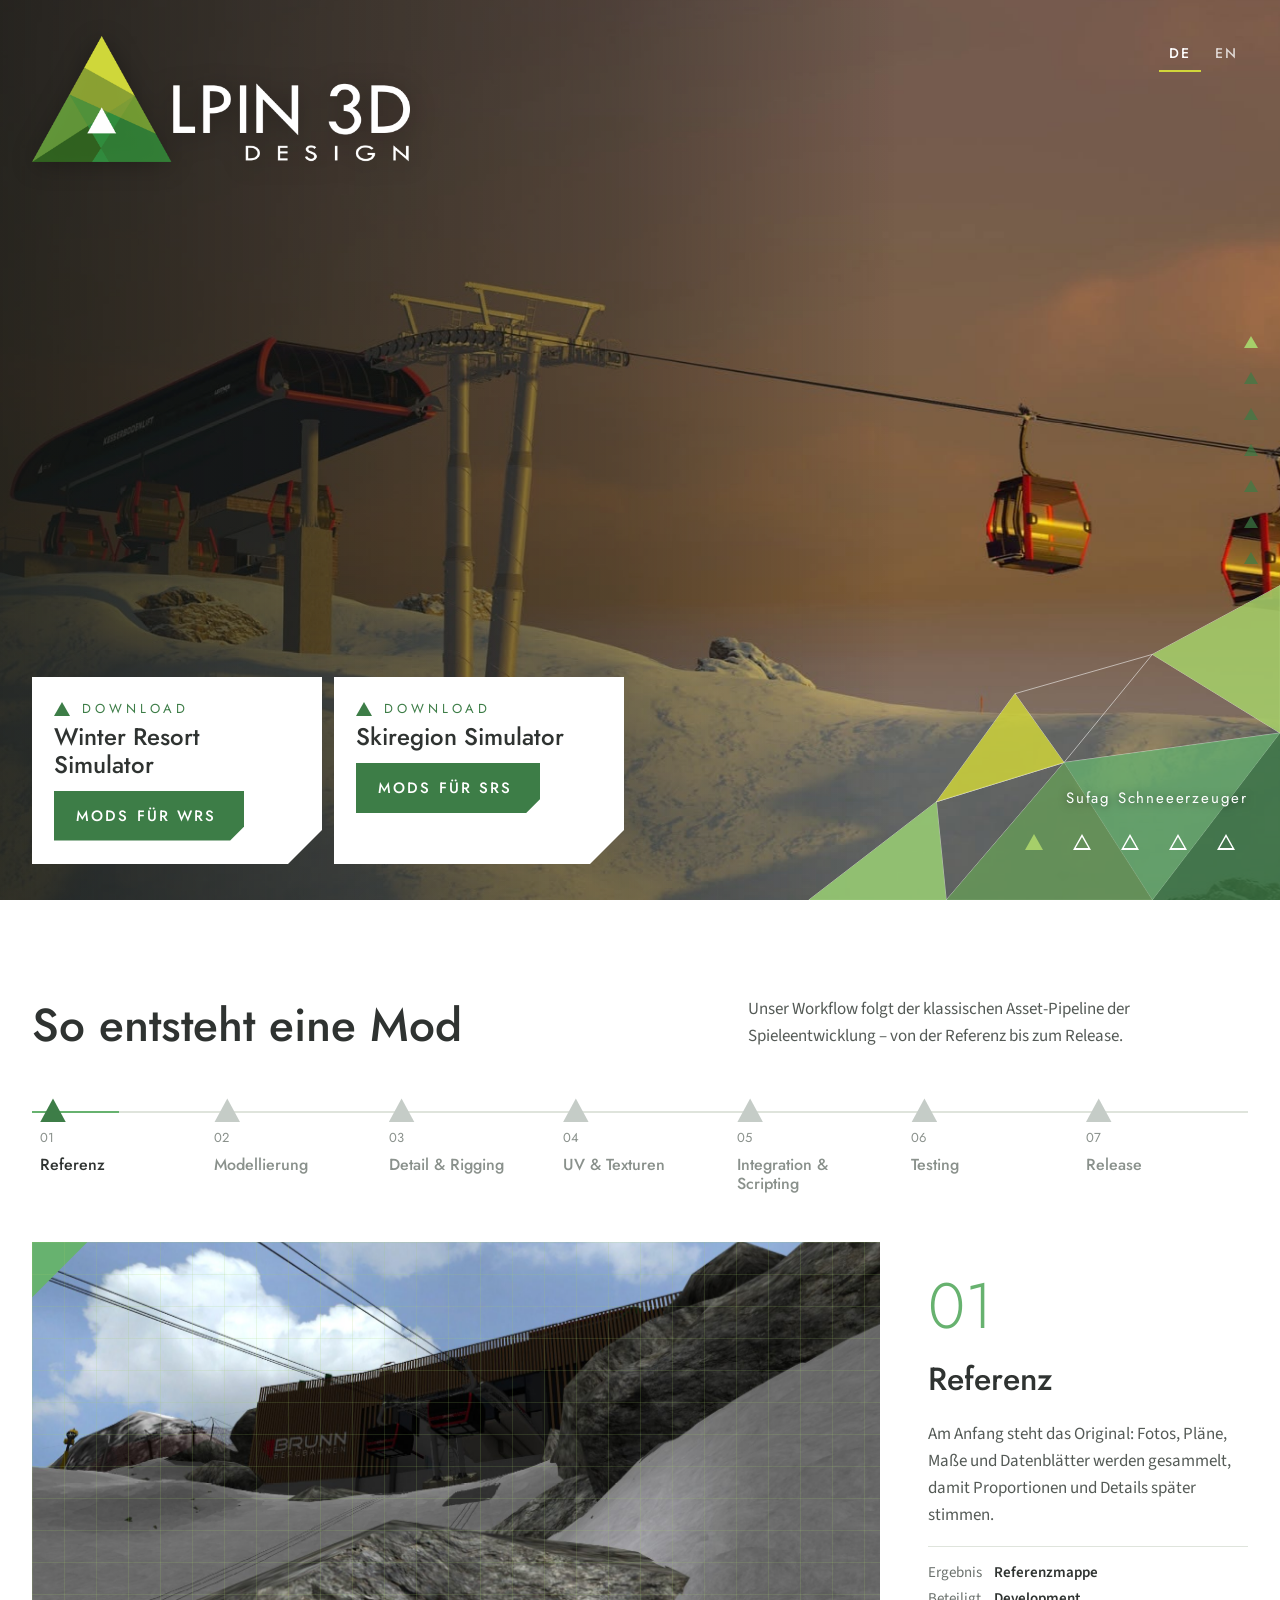
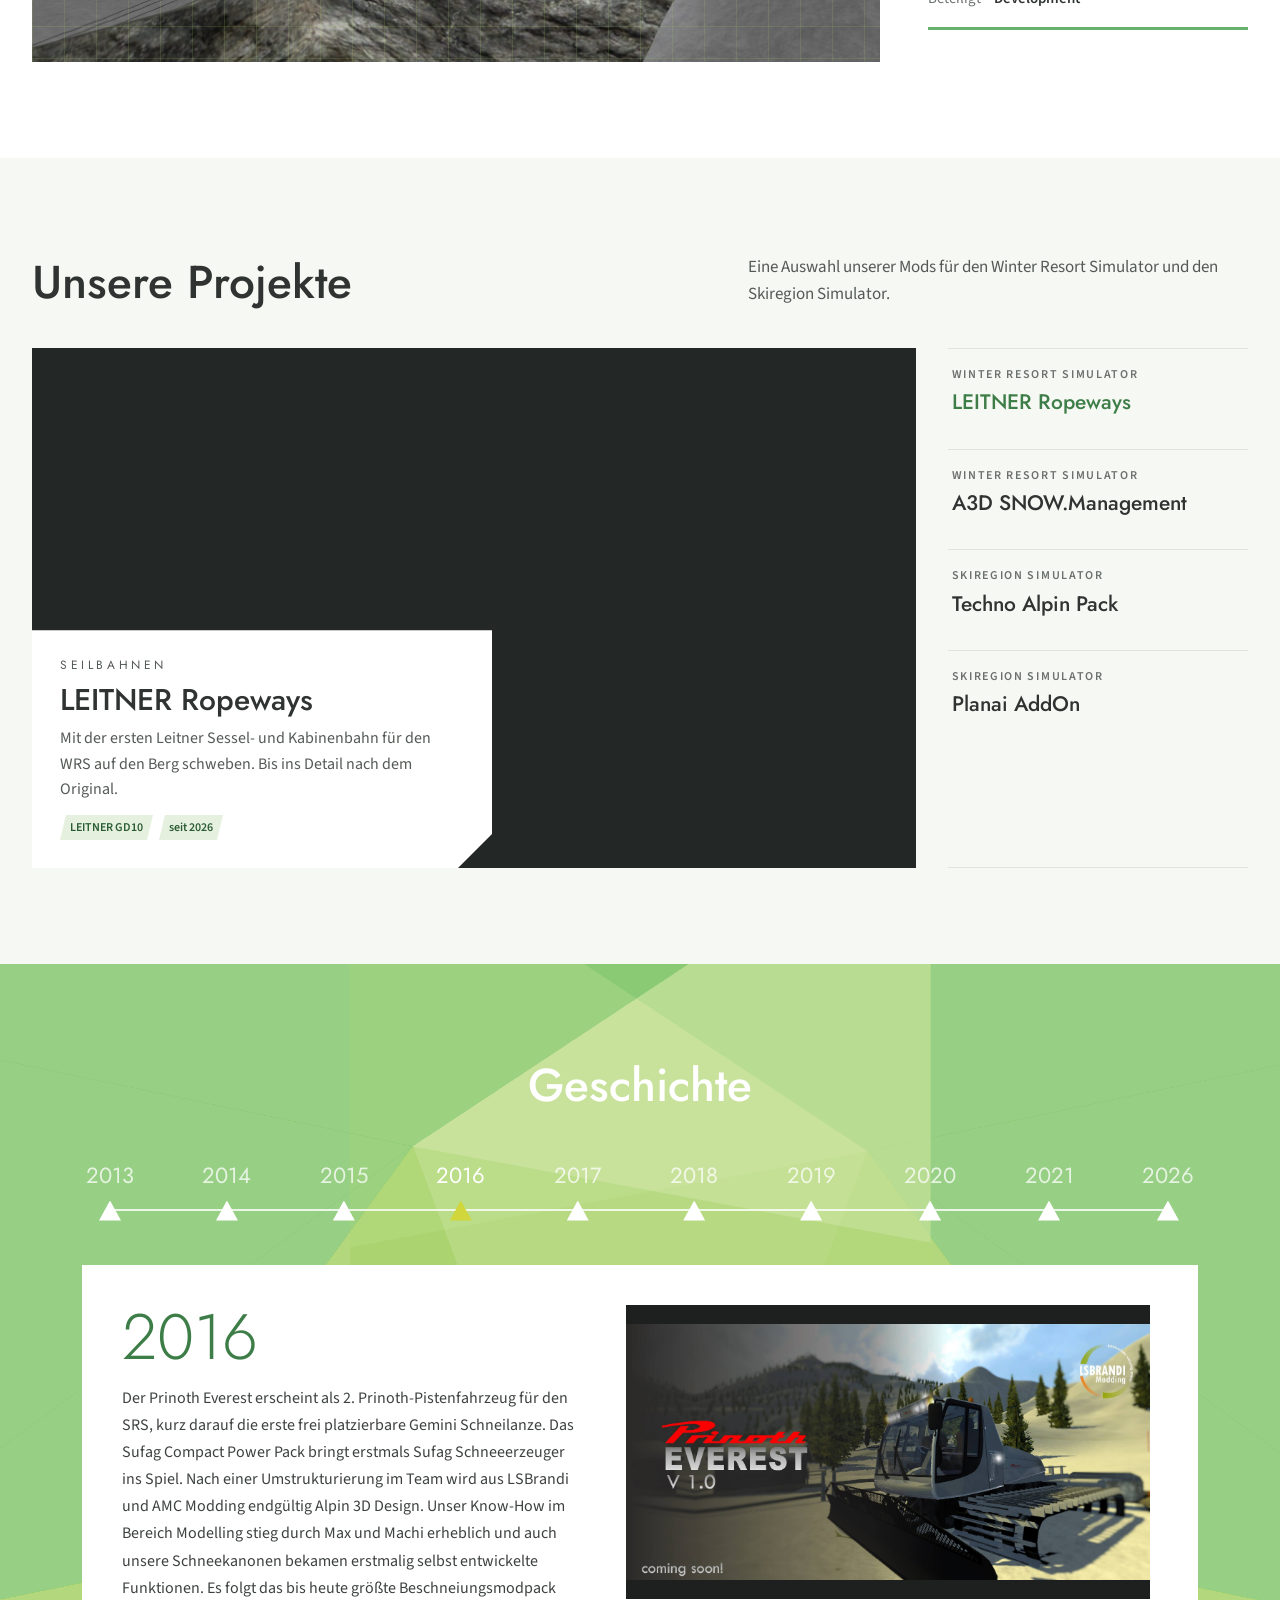
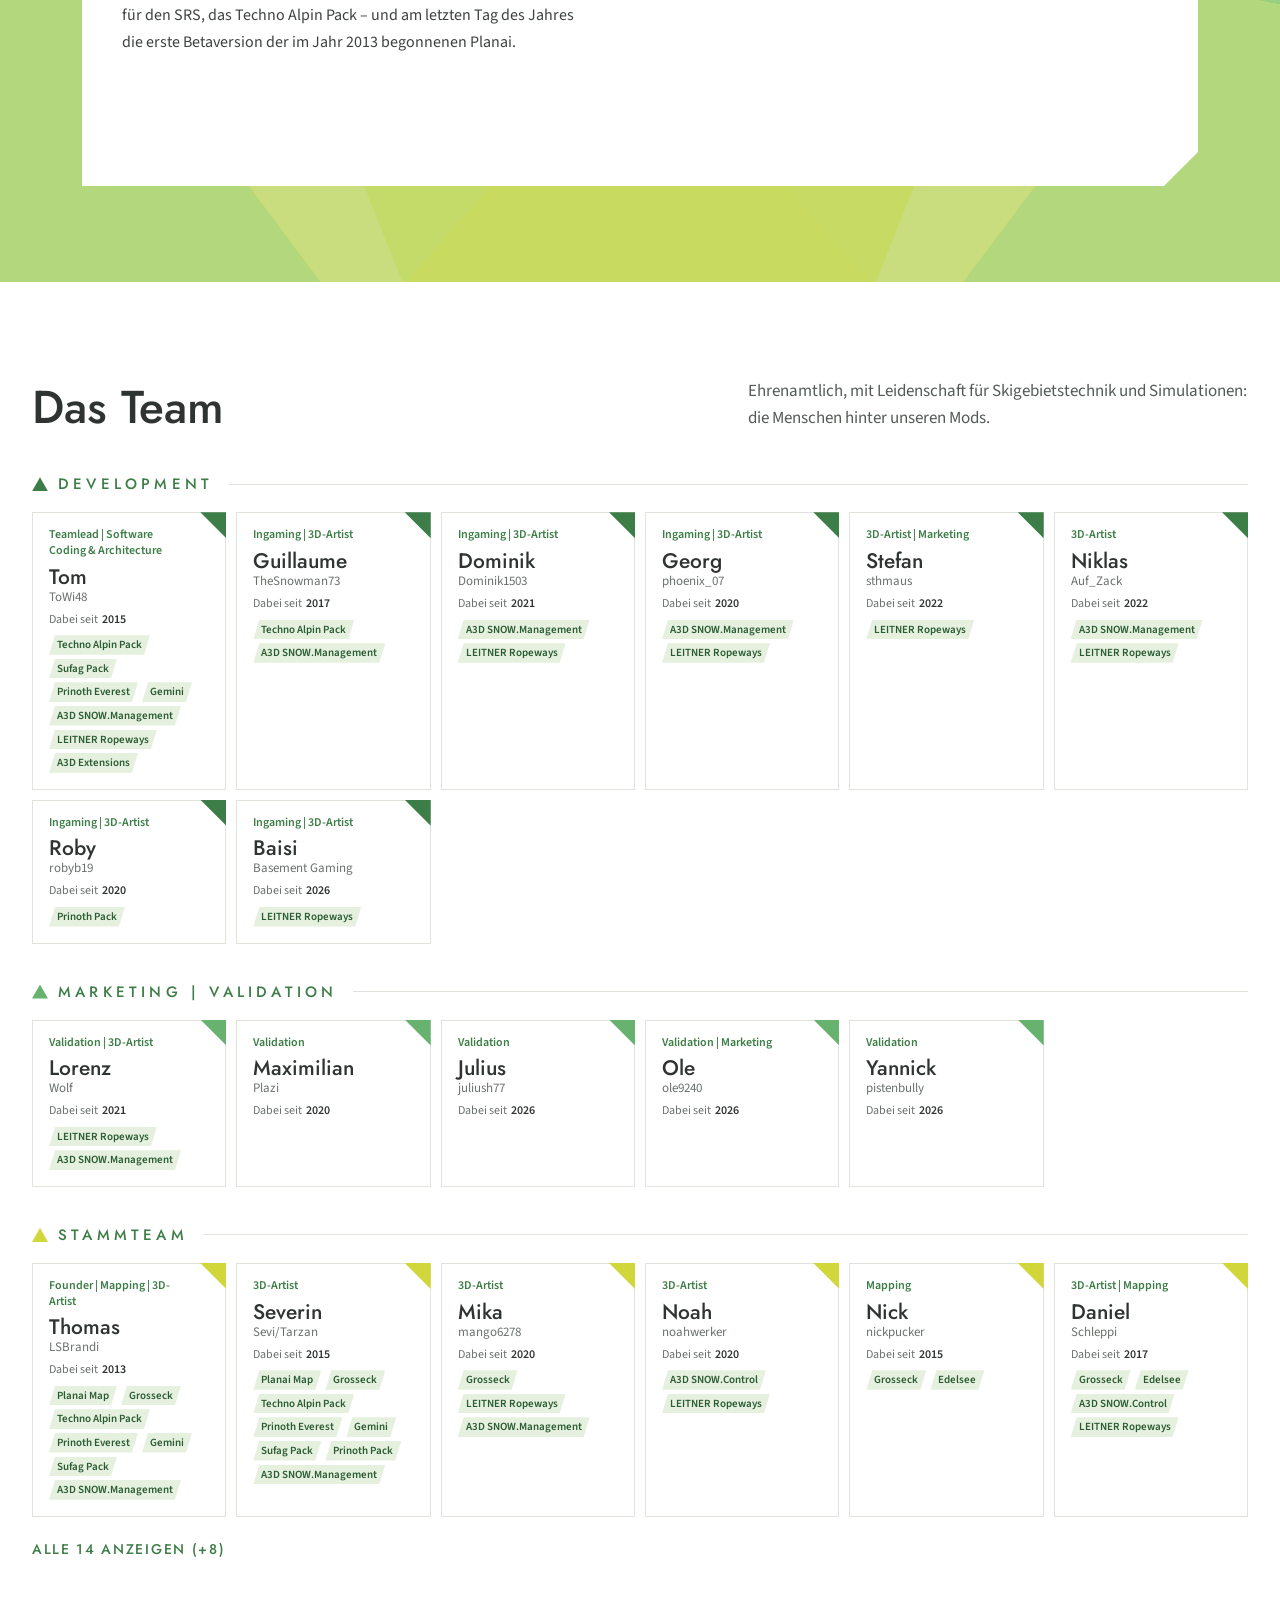
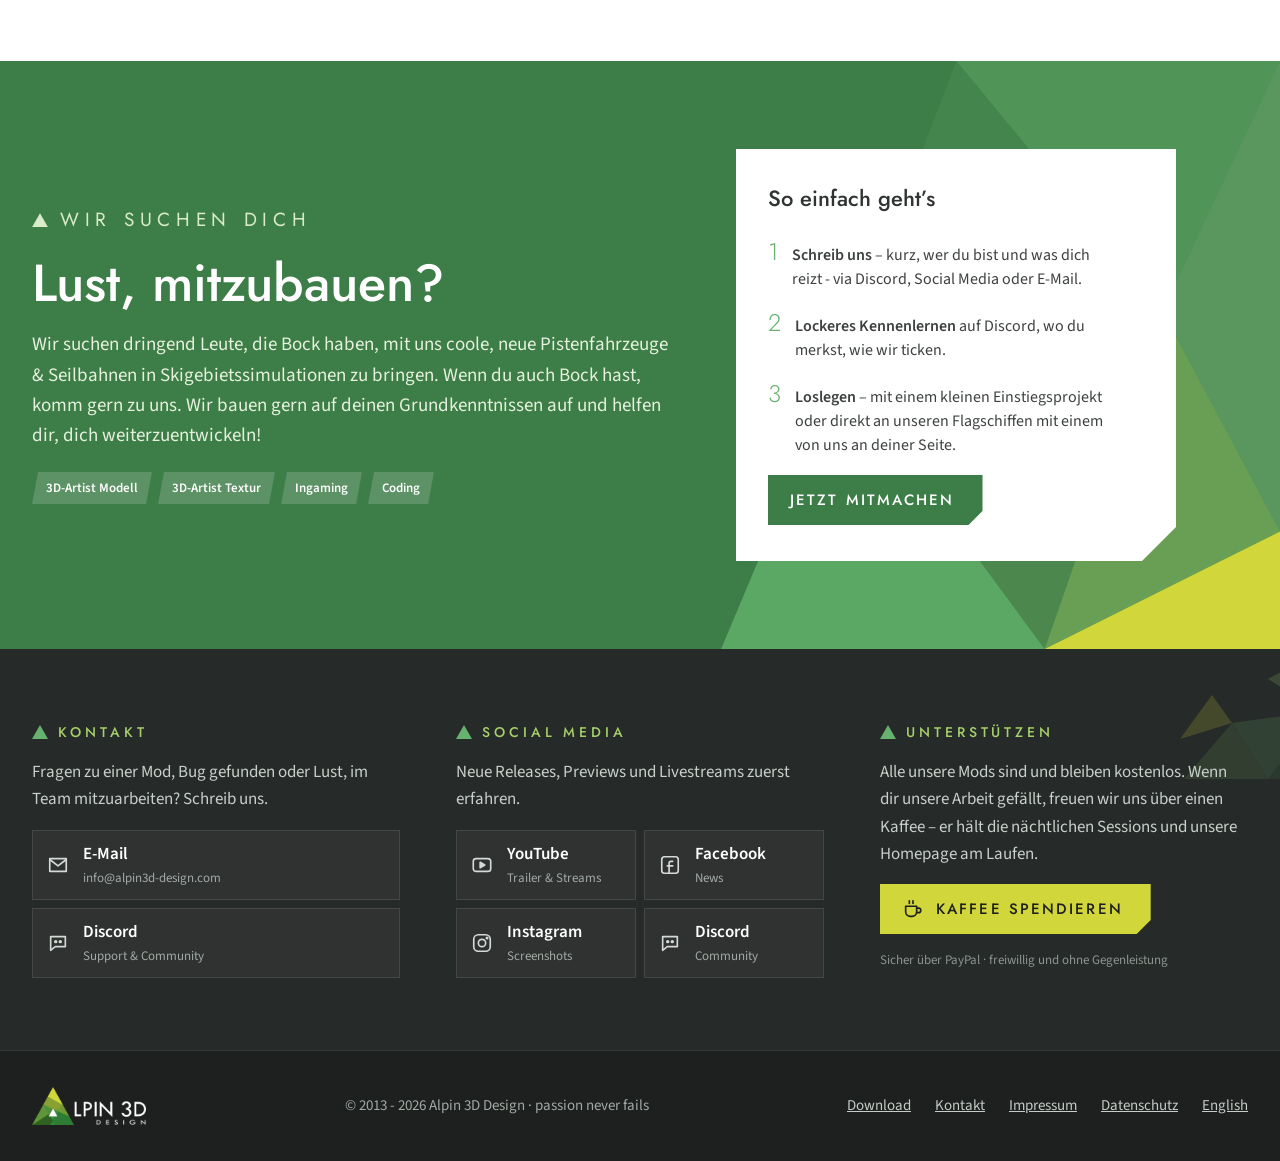
==== commit 2bafa79f: "Noah neben Mika setzen" ====
--- a/index.html
+++ b/index.html
@@ -976,6 +976,19 @@
                 </ul>
               </article>
               <article class="member">
+                <p class="member__role">3D-Artist</p>
+                <h4>Noah</h4>
+                <p class="member__nick">noahwerker</p>
+                <dl>
+                  <dt>Dabei seit</dt>
+                  <dd>2020</dd>
+                </dl>
+                <ul class="tags">
+                  <li>A3D SNOW.Control</li>
+                  <li>LEITNER Ropeways</li>
+                </ul>
+              </article>
+              <article class="member">
                 <p class="member__role">Mapping</p>
                 <h4>Nick</h4>
                 <p class="member__nick">nickpucker</p>
@@ -999,19 +1012,6 @@
                 <ul class="tags">
                   <li>Grosseck</li>
                   <li>Edelsee</li>
-                  <li>A3D SNOW.Control</li>
-                  <li>LEITNER Ropeways</li>
-                </ul>
-              </article>
-              <article class="member">
-                <p class="member__role">3D-Artist</p>
-                <h4>Noah</h4>
-                <p class="member__nick">noahwerker</p>
-                <dl>
-                  <dt>Dabei seit</dt>
-                  <dd>2020</dd>
-                </dl>
-                <ul class="tags">
                   <li>A3D SNOW.Control</li>
                   <li>LEITNER Ropeways</li>
                 </ul>
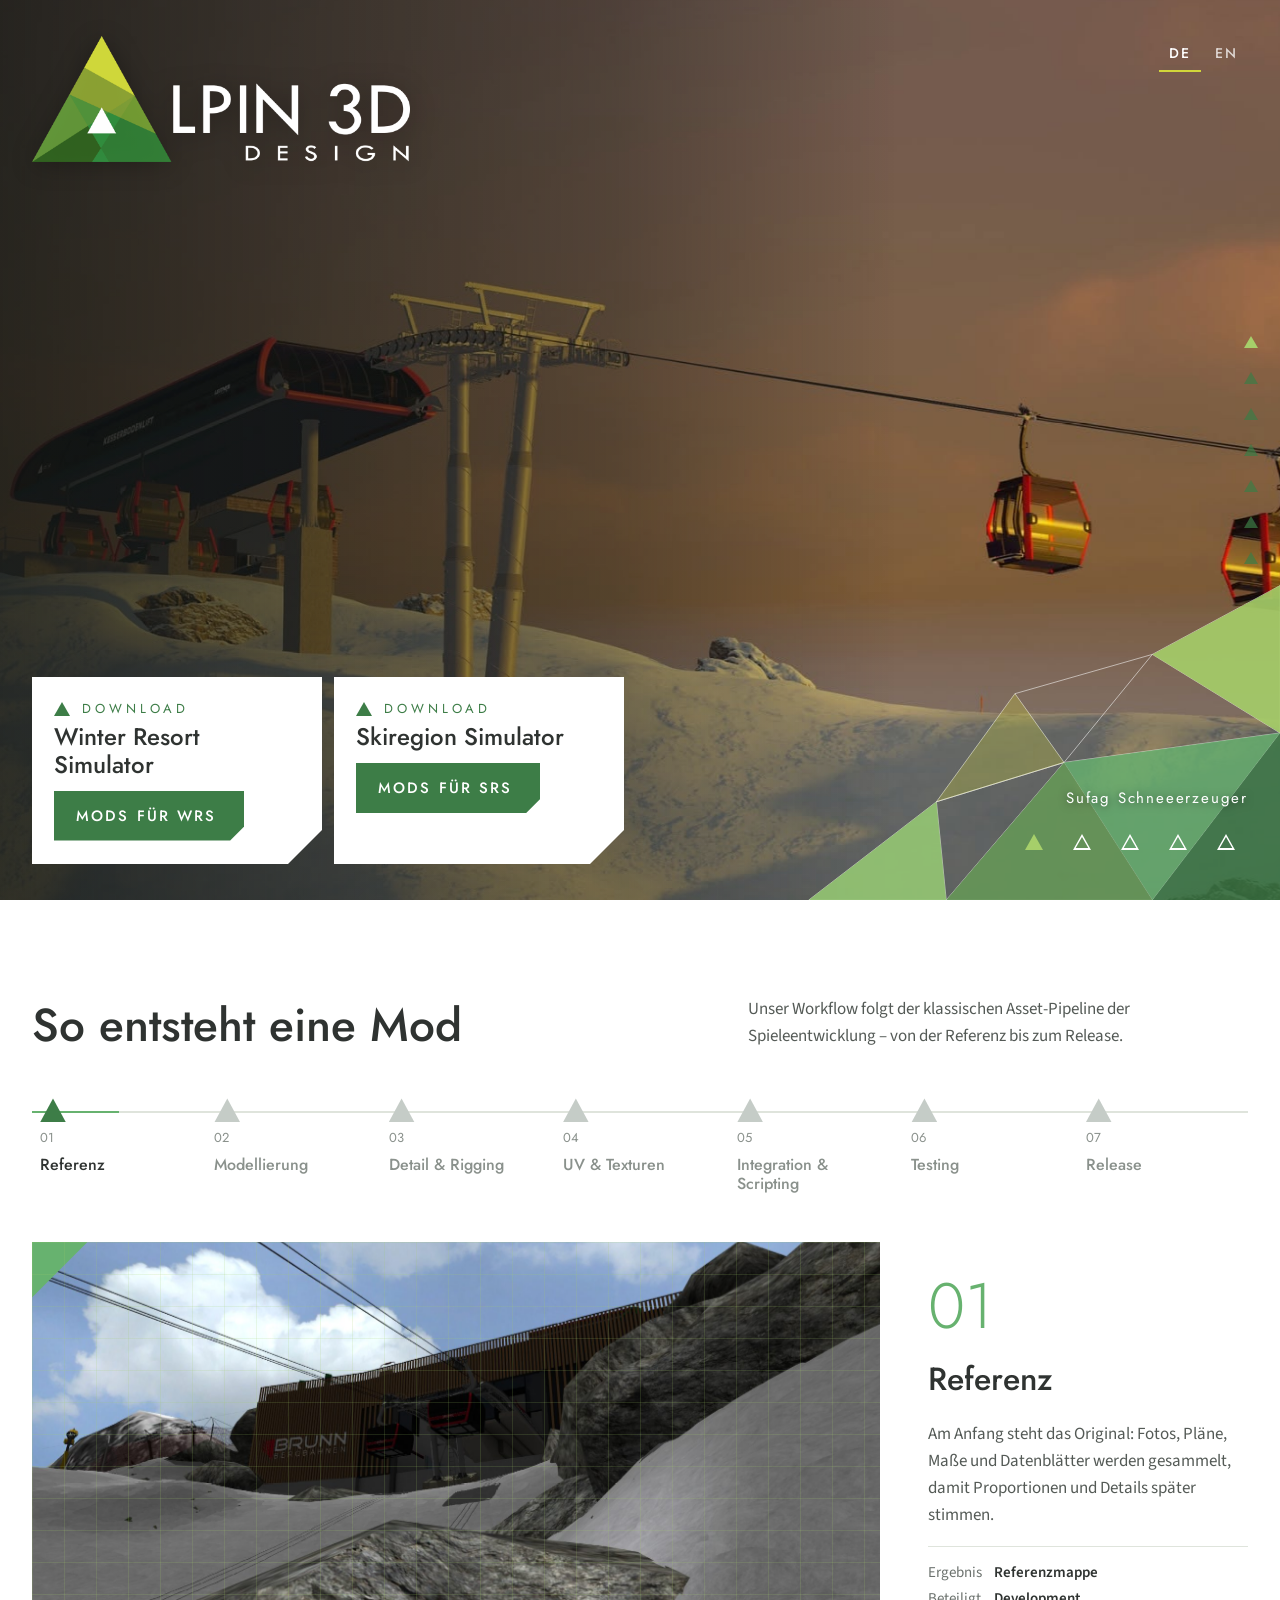
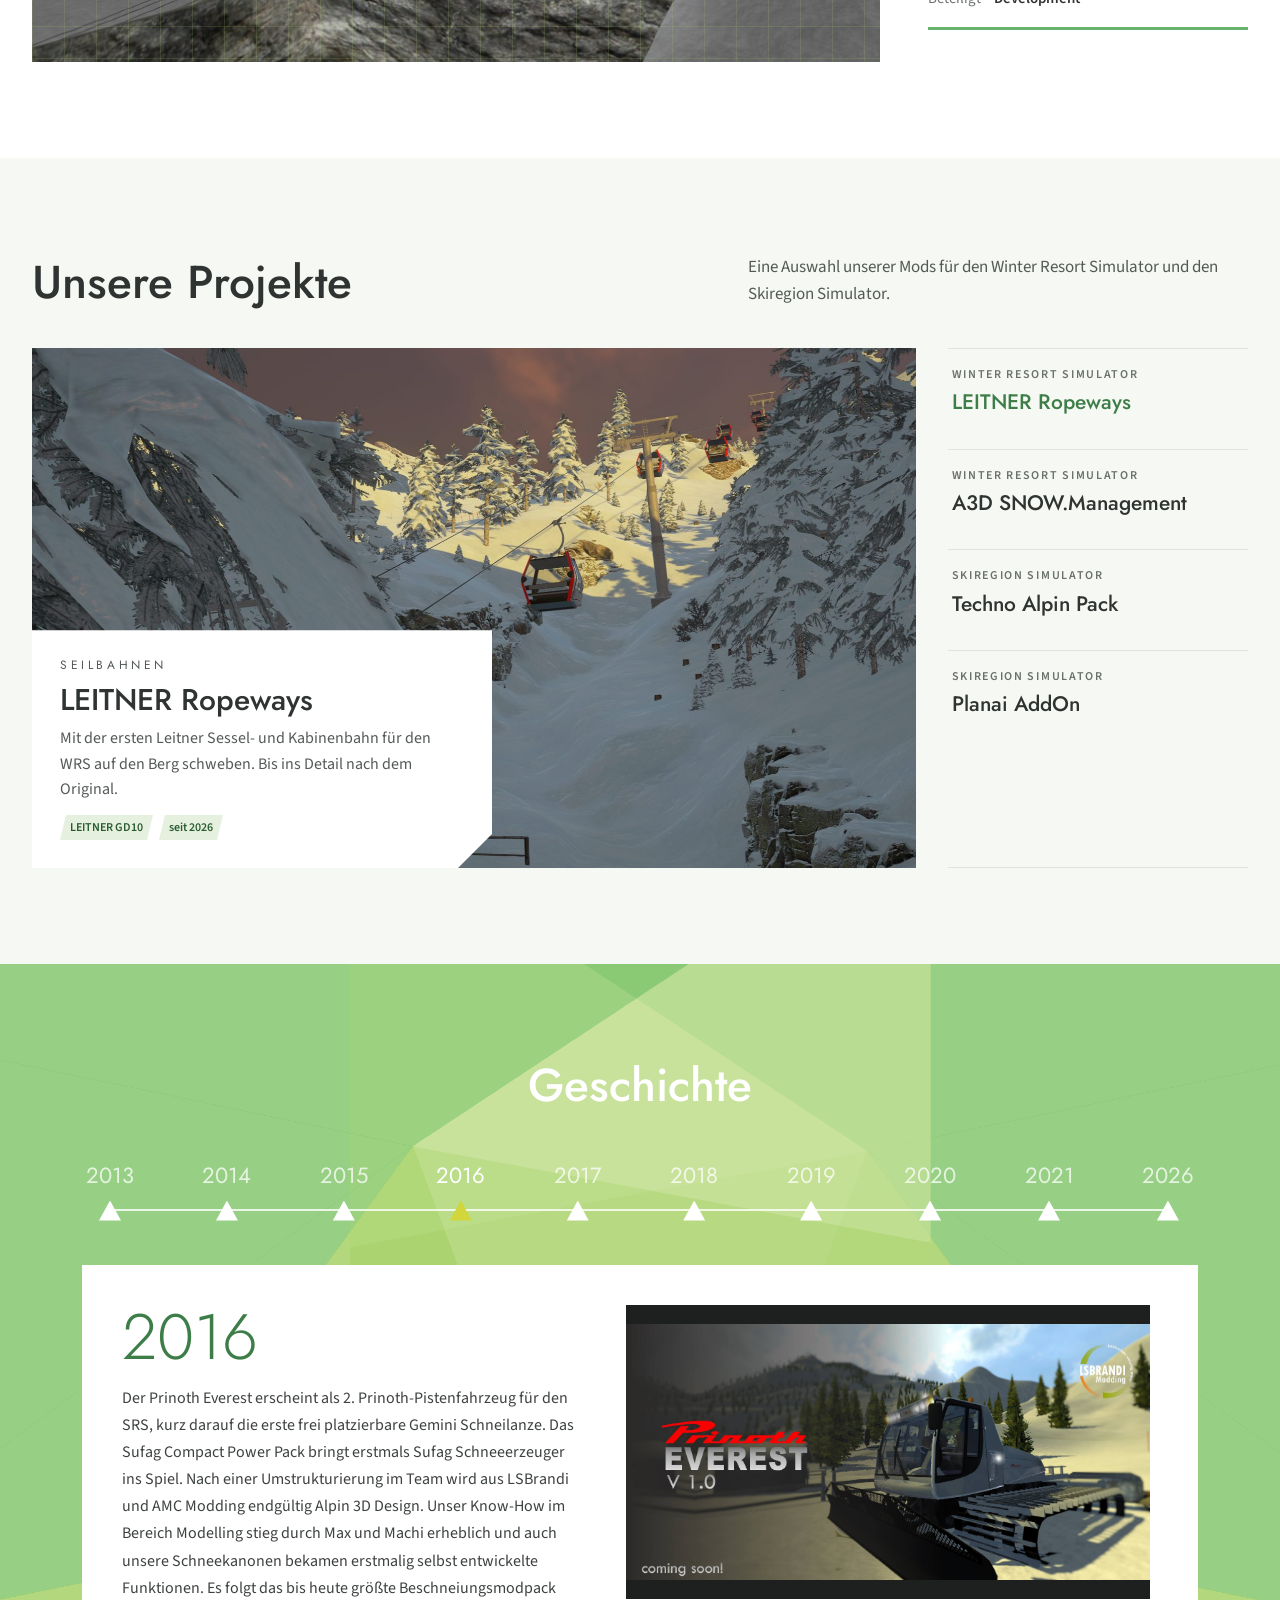
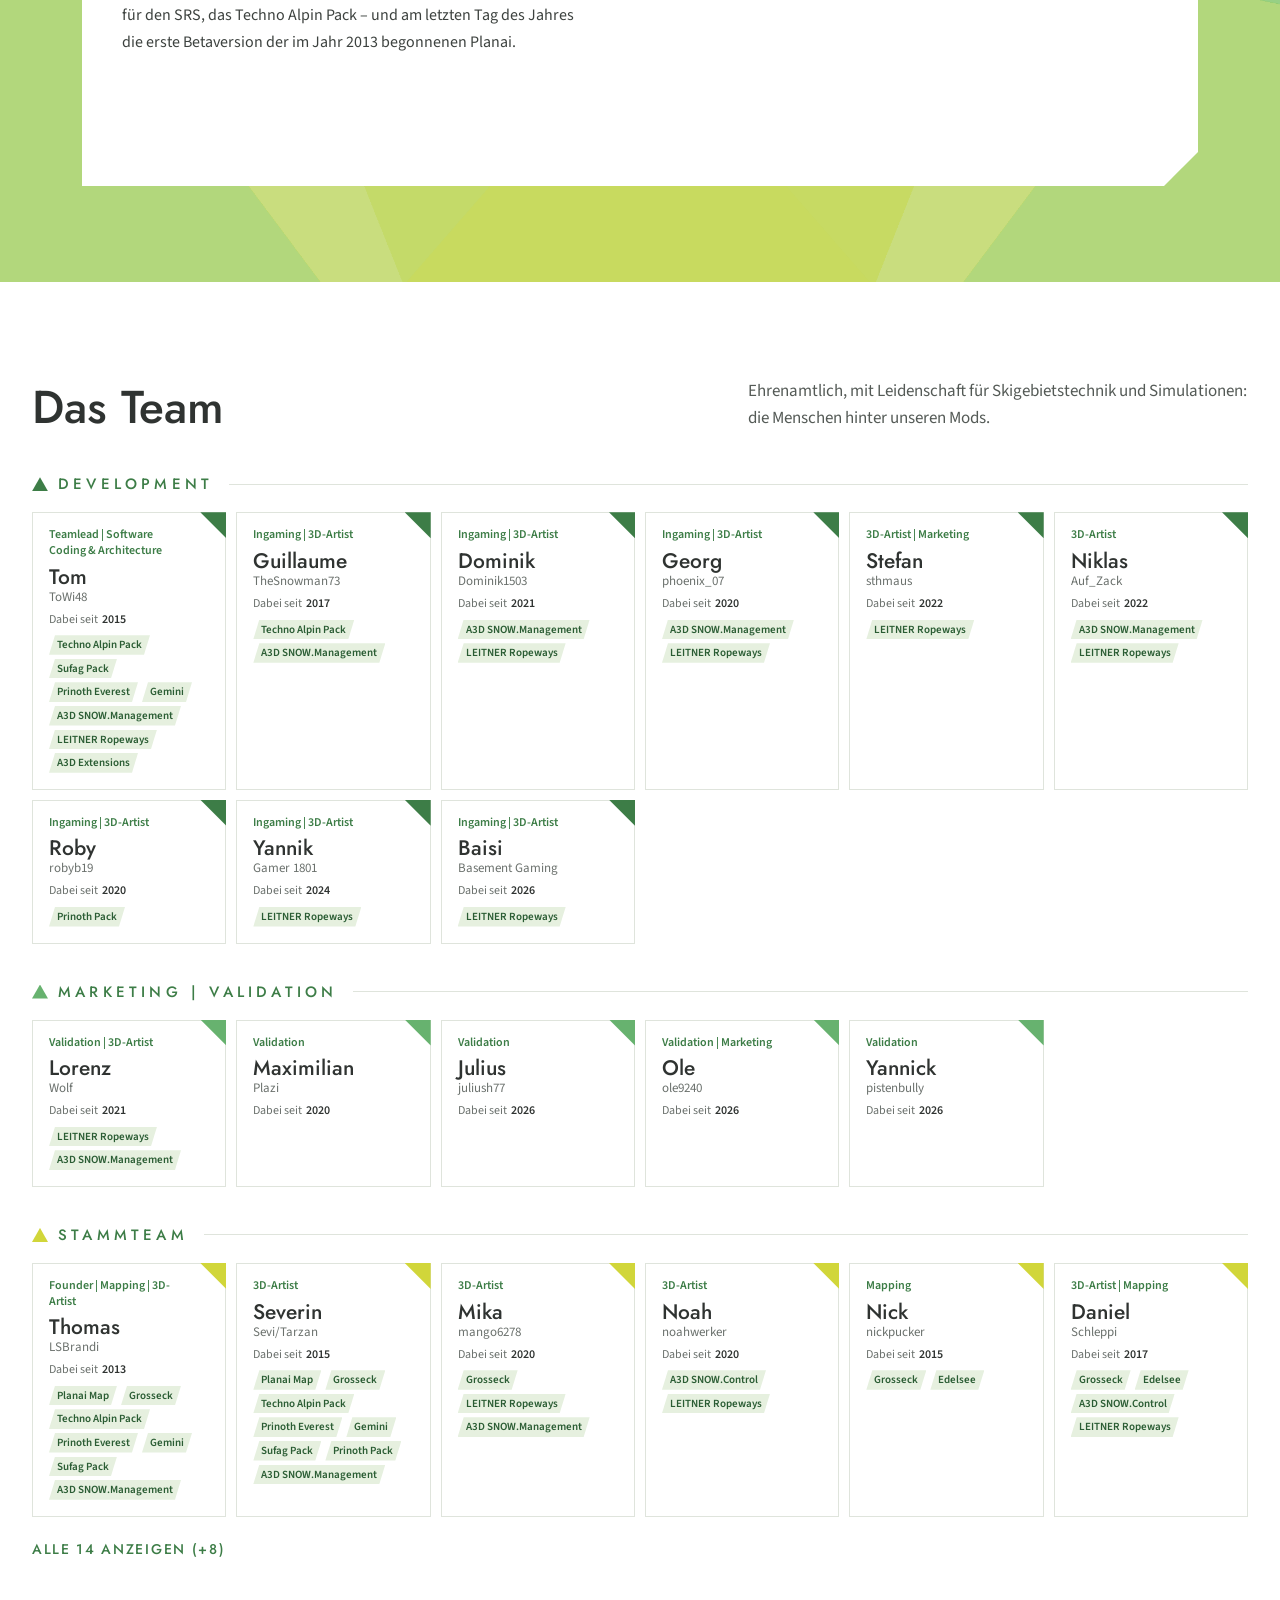
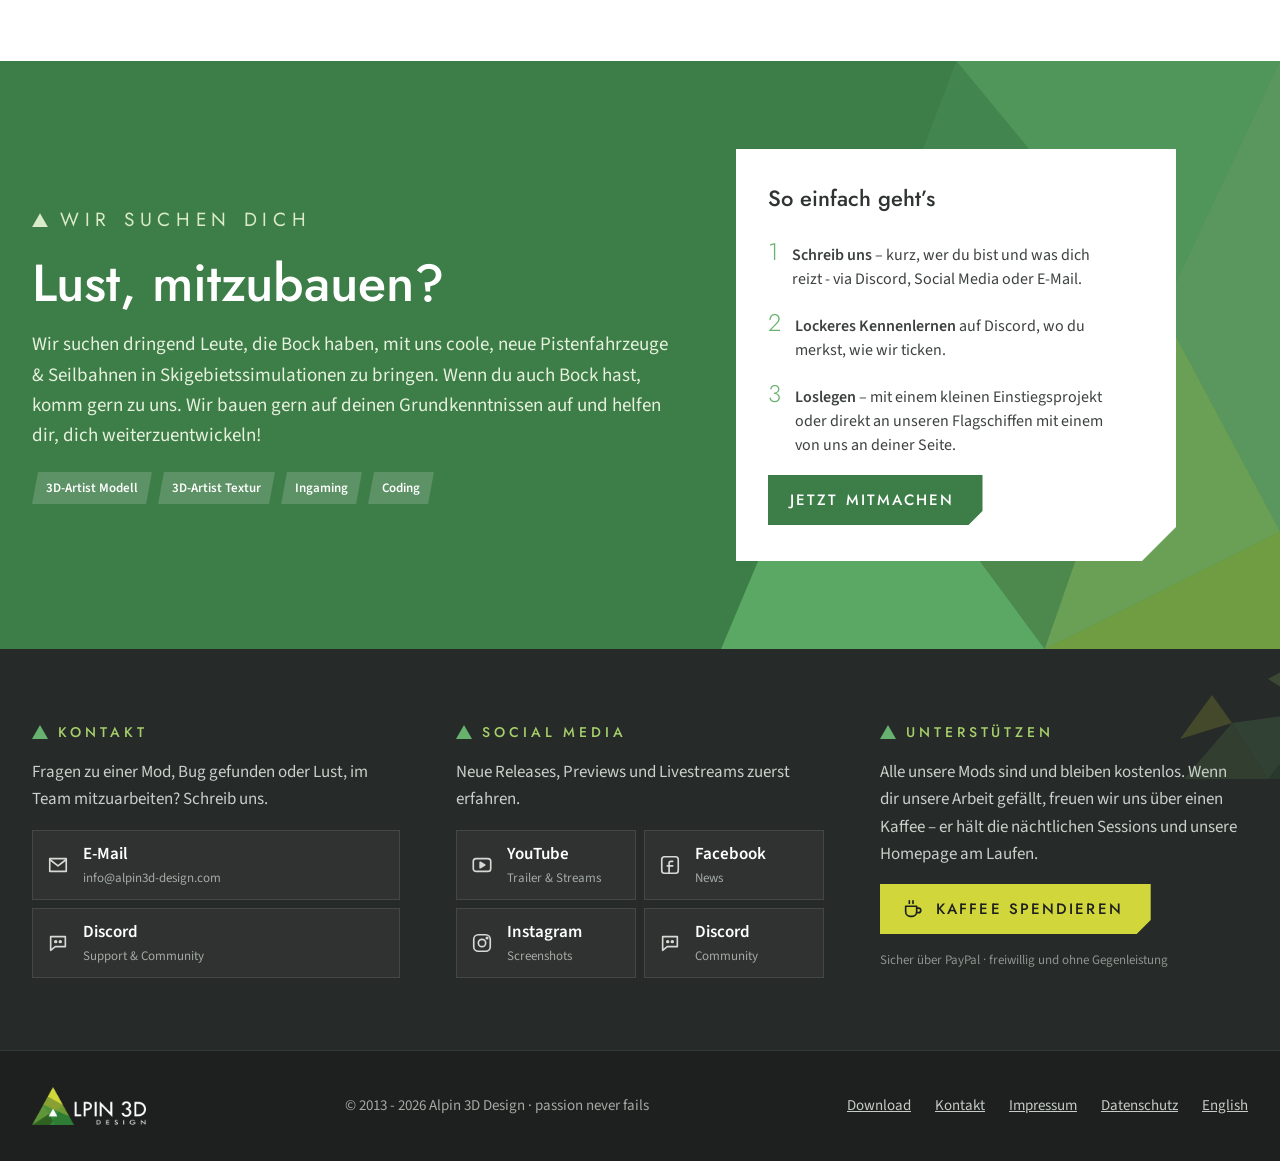
==== commit bed80315: "Added "Yannik (Gamer 1801)" to member list" ====
--- a/index.html
+++ b/index.html
@@ -853,6 +853,18 @@
               </article>
               <article class="member">
                 <p class="member__role">Ingaming | 3D-Artist</p>
+                <h4>Yannik</h4>
+                <p class="member__nick">Gamer 1801</p>
+                <dl>
+                  <dt>Dabei seit</dt>
+                  <dd>2024</dd>
+                </dl>
+                <ul class="tags">
+                  <li>LEITNER Ropeways</li>
+                </ul>
+              </article>
+              <article class="member">
+                <p class="member__role">Ingaming | 3D-Artist</p>
                 <h4>Baisi</h4>
                 <p class="member__nick">Basement Gaming</p>
                 <dl>
